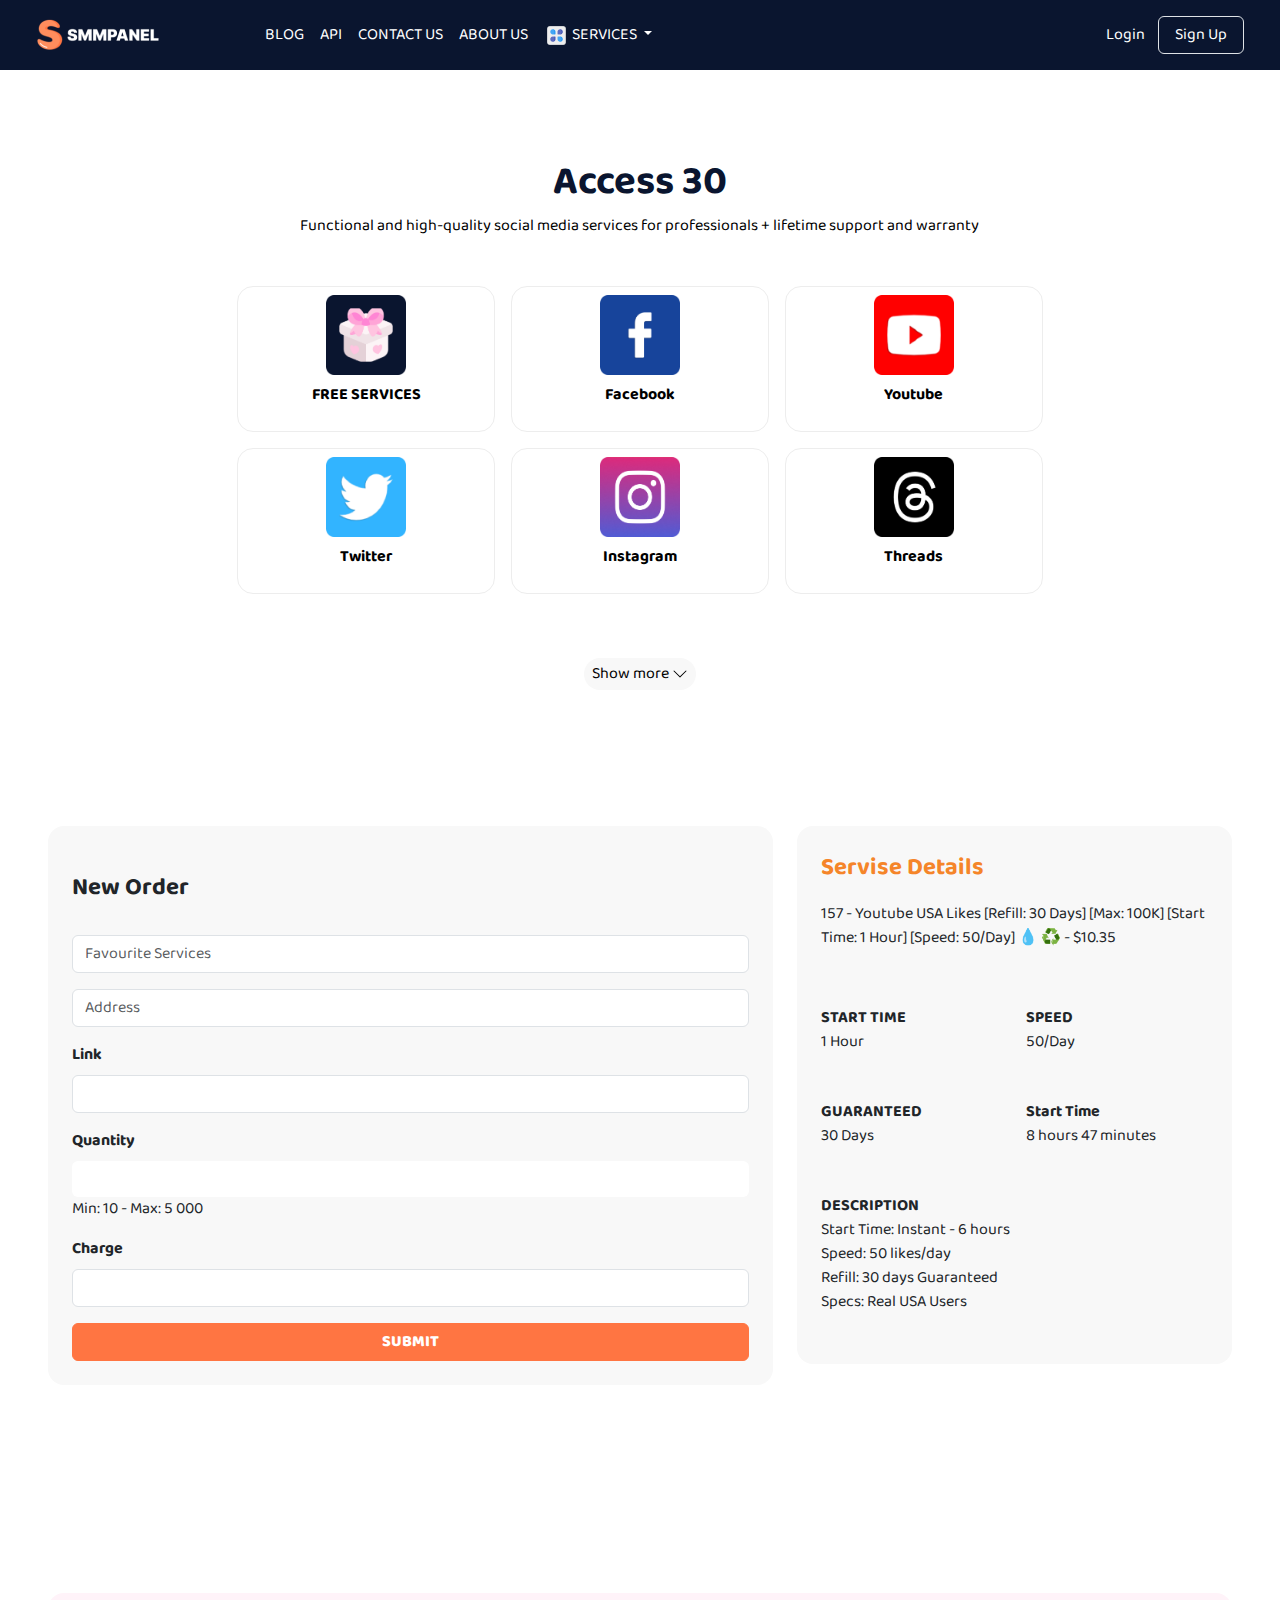
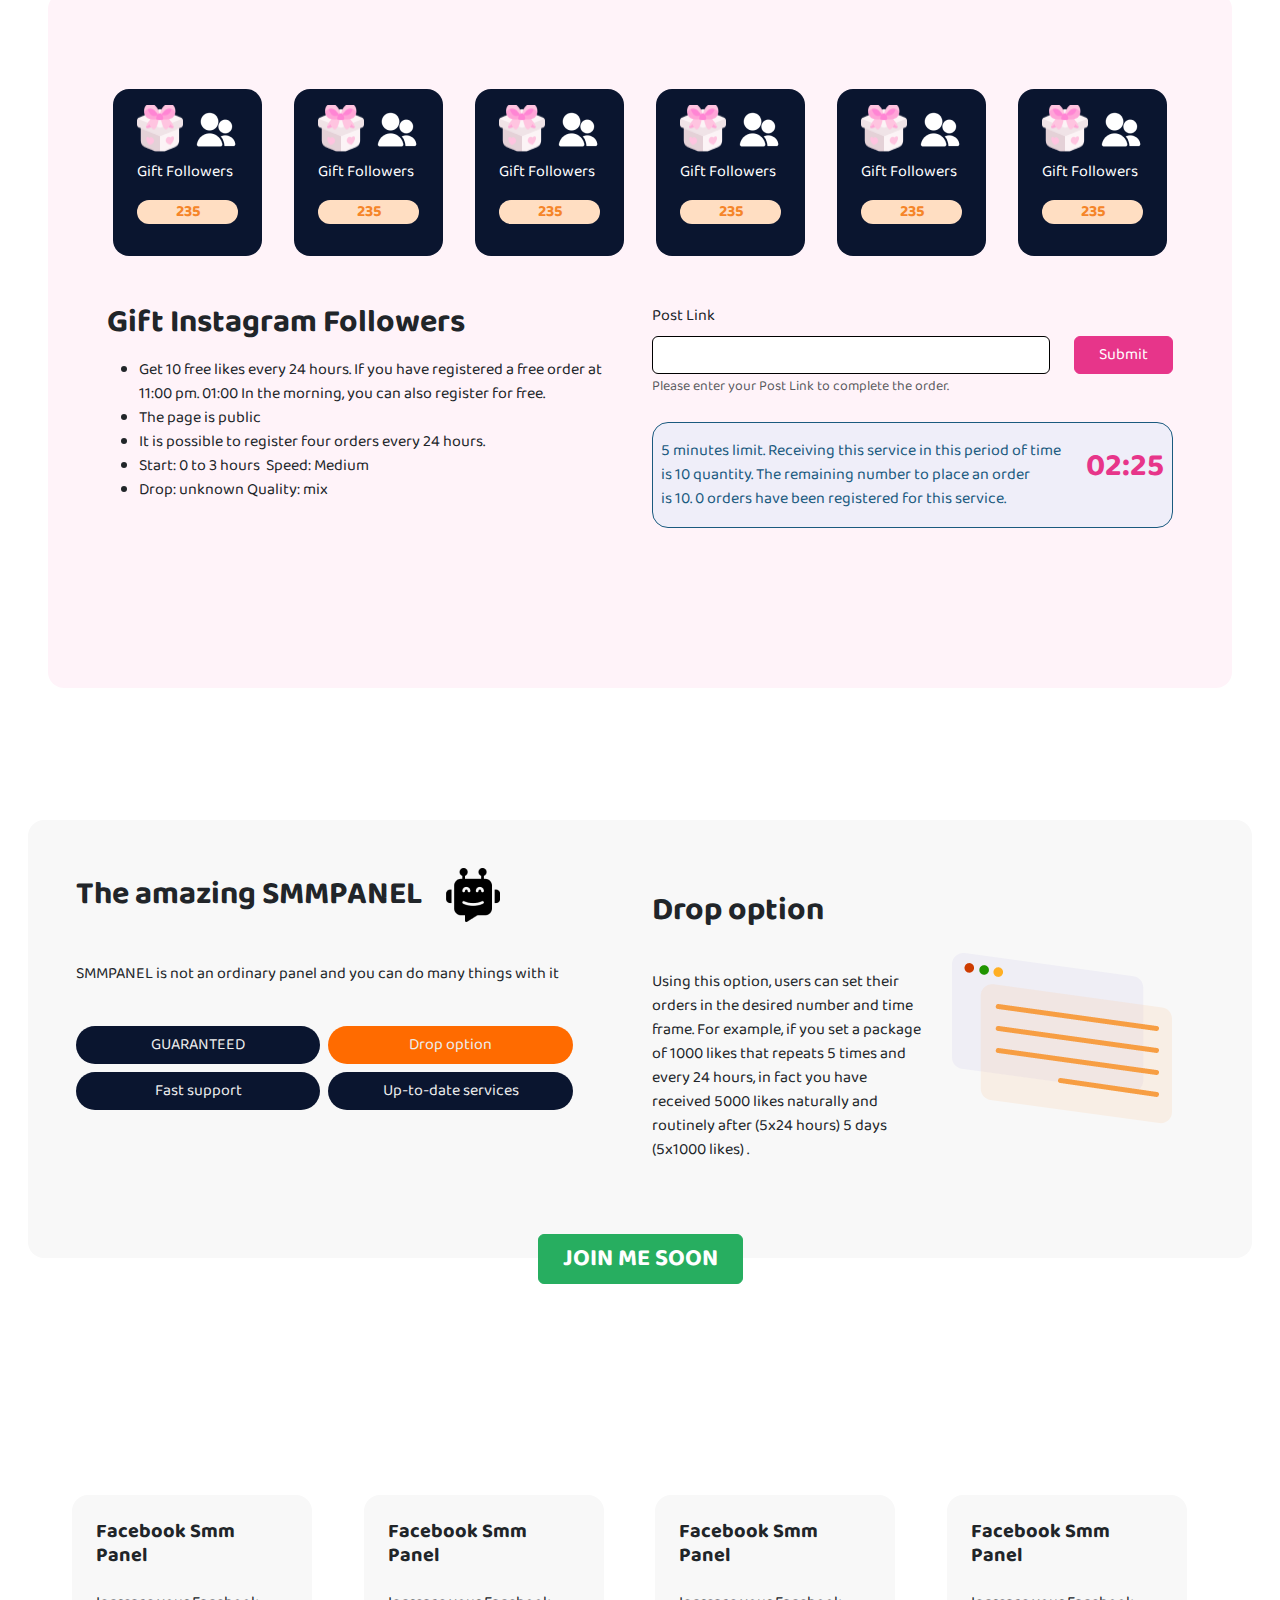
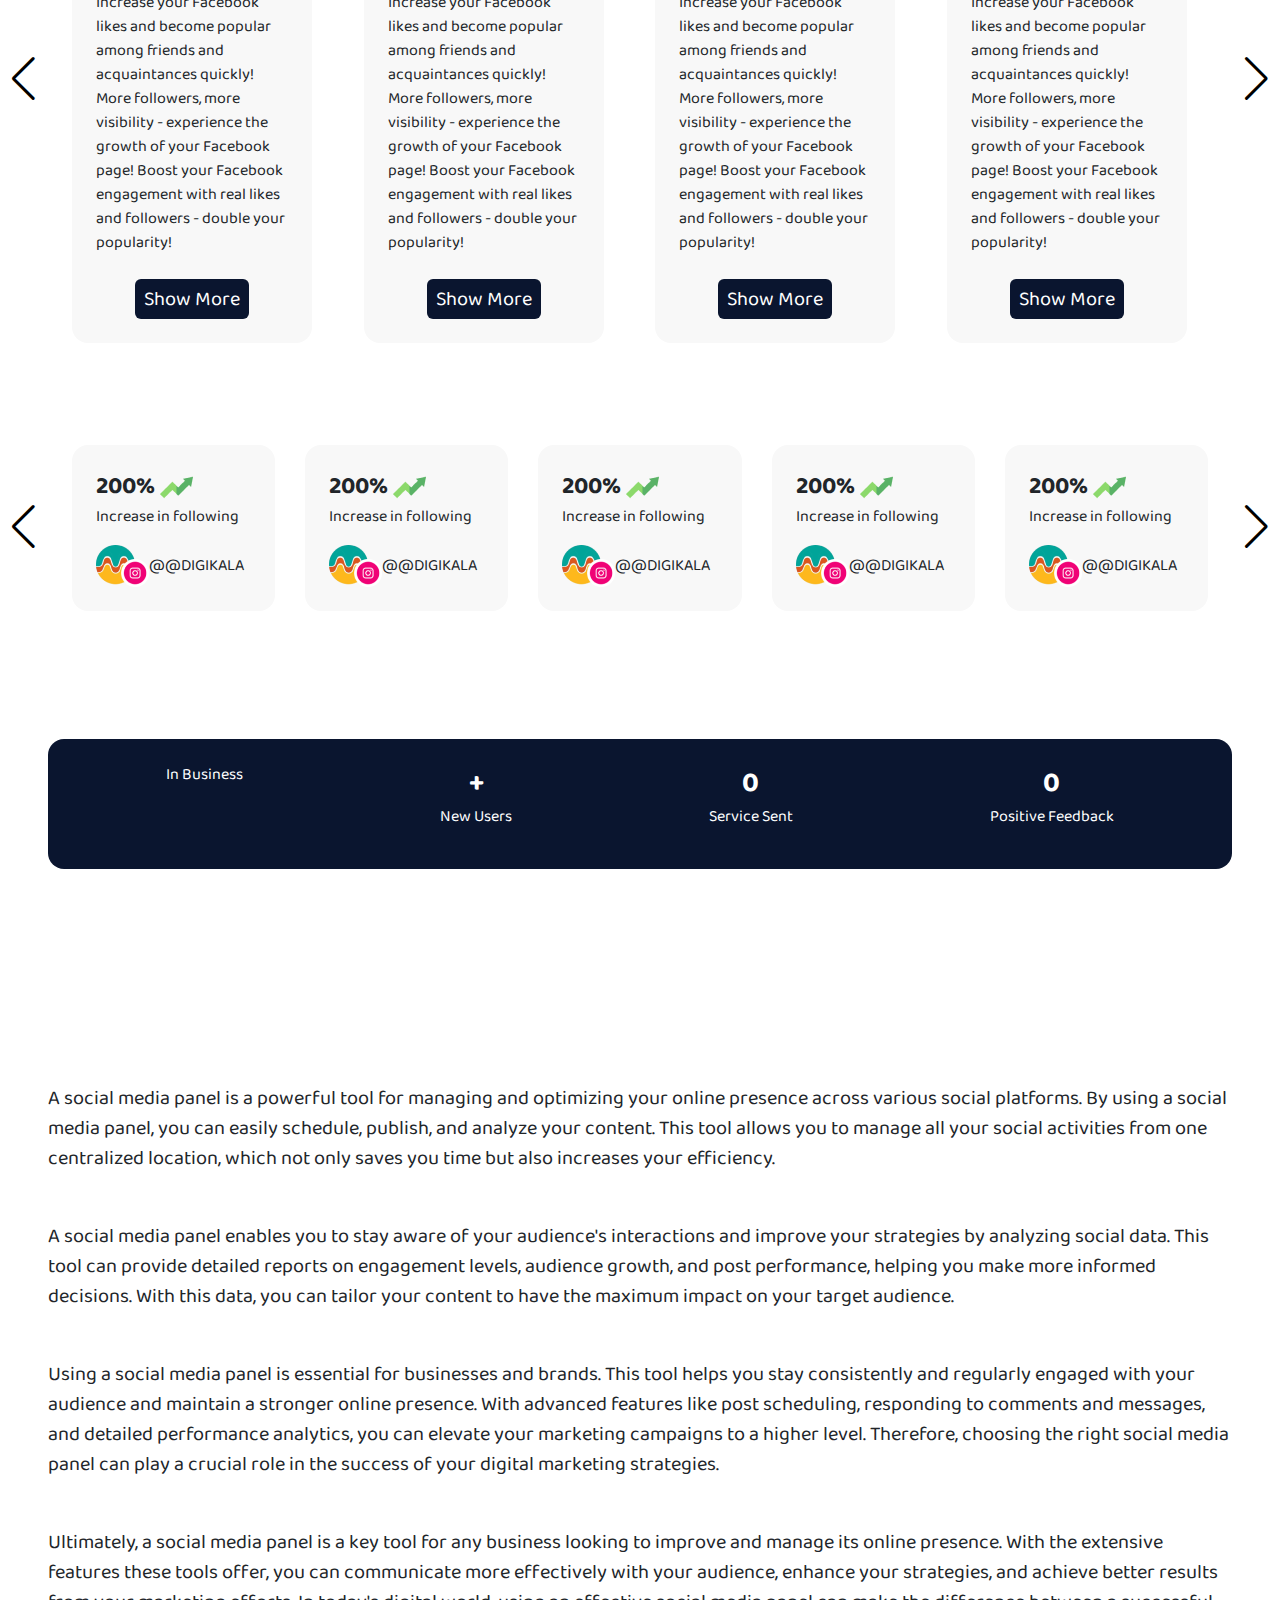
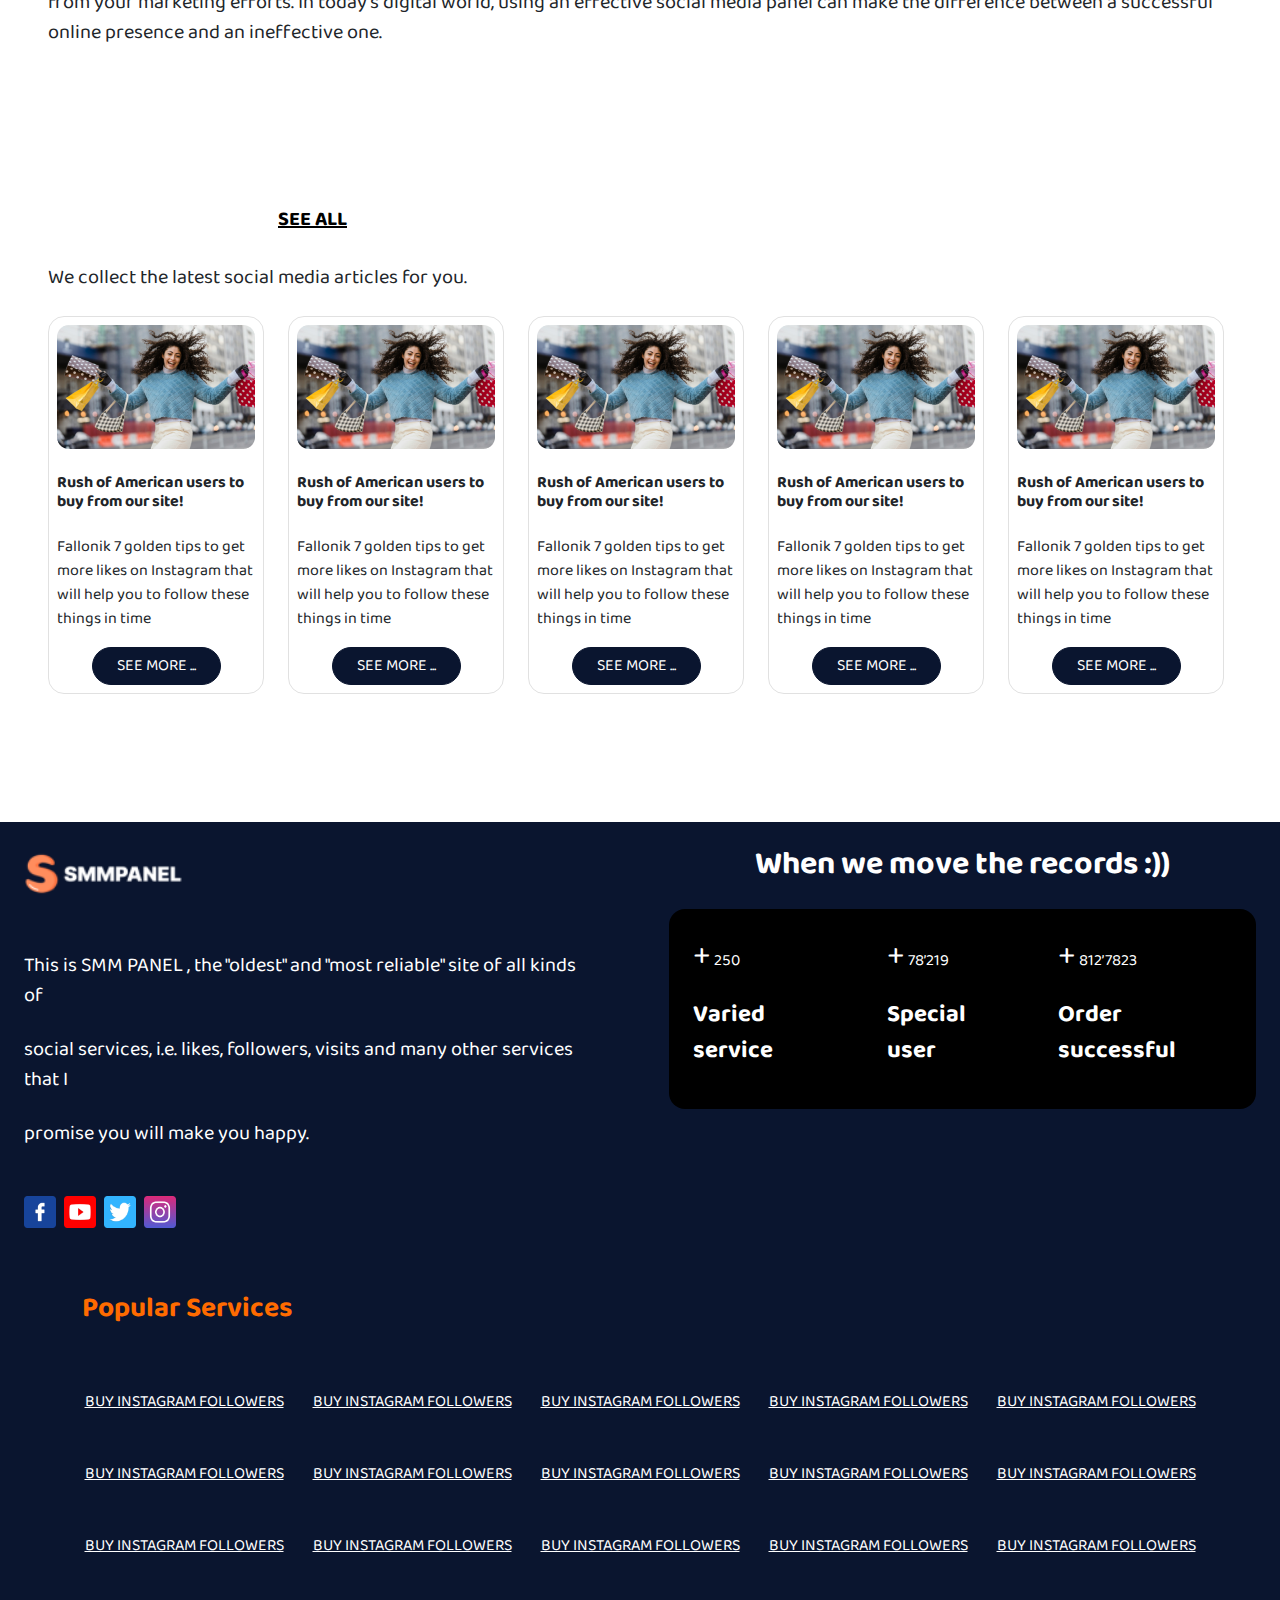
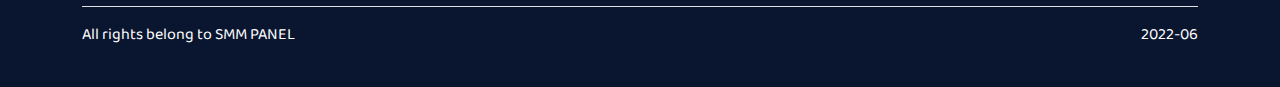
==== index.html @ c5d1c9d9 "latest" ====
<!DOCTYPE html>
<html lang="en">

<head>
    <meta charset="UTF-8" />
    <meta name="viewport" content="width=device-width, initial-scale=1.0" />
    <link href="https://cdn.jsdelivr.net/npm/bootstrap@5.3.3/dist/css/bootstrap.min.css" rel="stylesheet"
        integrity="sha384-QWTKZyjpPEjISv5WaRU9OFeRpok6YctnYmDr5pNlyT2bRjXh0JMhjY6hW+ALEwIH" crossorigin="anonymous" />
<link rel="stylesheet" href="https://unpkg.com/swiper/swiper-bundle.min.css">
<link href="https://unpkg.com/aos@2.3.1/dist/aos.css" rel="stylesheet">
    

    <link href="https://fonts.googleapis.com/css2?family=Baloo+2:wght@400;600&display=swap" rel="stylesheet" />
    <link rel="stylesheet" href="./CSS/style.css" />

    <title>SMM PANEL</title>
    <style></style>
</head>

<body>
    <nav class="navbar navbar-expand-lg navbar-light custom-blue-bg px-xl-4">
        <div class="container-fluid">
            <button class="navbar-toggler no-border" type="button" data-bs-toggle="collapse"
                data-bs-target="#navbarNavDropdown" aria-controls="navbarNavDropdown" aria-expanded="false"
                aria-label="Toggle navigation">
                <img src="./assets/hamburger.png" alt="" />
            </button>
            <a class="navbar-brand" href="index.html">
                <img src="./assets/Logo.png" alt="Logo" class="d-inline-block align-text-top" />
            </a>
            <form class="login-signup d-lg-none">
                   <a class="btn text-white ms-2 login" href="/login.html" role="button">Login</a>
                <a class="btn text-white border px-3 hover:bg-white sign-up" href="#" role="button">Sign Up</a>
            </form>
            <div class="collapse navbar-collapse justify-content-center justify-content-lg-start" id="navbarNavDropdown">
                <ul class="navbar-nav   align-items-lg-start me-lg-auto me-md-auto mb-2 mb-lg-0">
                <div class="accordion custom-b-none" id="parentAccordion">
  <!-- Parent Accordion Item -->
  <div class="accordion-item rounded-0 nav-accord bg-custom-blue d-lg-none">
    <h2 class="accordion-header custom-head" id="headingParent">
      <button class="accordion-button p-1 d-flex justify-content-between ab-one d-flex justify-content-between" type="button" data-bs-toggle="collapse" data-bs-target="#collapseParent" aria-expanded="true" aria-controls="collapseParent">
       <span class="ml-custom">Services <img src="./assets/servicelogo.png" alt=""></span> <img src="./assets/arrow-down.png" alt="">
      </button>
    </h2>
    <div id="collapseParent" class="accordion-collapse collapse show" aria-labelledby="headingParent" data-bs-parent="#parentAccordion">
      <div class="accordion-body parent-accordion-body">
        <!-- Nested Child Accordions -->
        
        <!-- Child Accordion 1 -->
        <div class="accordion custom-b-none" id="childAccordion1">
          <div class="accordion-item">
            <h2 class="accordion-header" id="headingChild1">
              <button class="accordion-button  px-1 py-2 d-flex justify-content-between" type="button" data-bs-toggle="collapse" data-bs-target="#collapseChild1" aria-expanded="false" aria-controls="collapseChild1">
      <span><img src="./assets/fb.png" alt=""> <span class="ms-2">Facebook Services</span></span>   <img src="./assets/arrow-down.png" alt="">
              </button>
            </h2>
            <div id="collapseChild1" class="accordion-collapse collapse" aria-labelledby="headingChild1" data-bs-parent="#childAccordion1">
              <div class="accordion-body">
              <ul class="px-1">
                <li class="list-unstyled"><a class="text-decoration-none text-white" href="">Facebook Page Likes</a></li>
                <li class="list-unstyled"><a class="text-decoration-none text-white" href="">Facebook Page Likes</a></li>
                <li class="list-unstyled"><a class="text-decoration-none text-white" href="">Facebook Page Likes</a></li>
              </ul>
              </div>
            </div>
          </div>
        </div>
        <!-- End Child Accordion 1 -->
        
        <!-- Child Accordion 2 -->
        <div class="accordion custom-b-none" id="childAccordion2">
          <div class="accordion-item">
            <h2 class="accordion-header" id="headingChild2">
              <button class="accordion-button p-1 d-flex justify-content-between" type="button" data-bs-toggle="collapse" data-bs-target="#collapseChild2" aria-expanded="false" aria-controls="collapseChild2">
          <span><img src="./assets/youtube (2).png" alt=""> <span class="ms-2"> Youtube Services</span></span><img src="./assets/arrow-down.png" alt="">
              </button>
            </h2>
            <div id="collapseChild2" class="accordion-collapse collapse" aria-labelledby="headingChild2" data-bs-parent="#childAccordion2">
              <div class="accordion-body">
                <ul class="px-1">
                <li class="list-unstyled"><a class="text-decoration-none text-white" href="">Facebook Page Likes</a></li>
                <li class="list-unstyled"><a class="text-decoration-none text-white" href="">Facebook Page Likes</a></li>
                 <li class="list-unstyled"><a class="text-decoration-none text-white" href="">Facebook Page Likes</a></li>
              </ul>
              </div>
            </div>
          </div>
        </div>
        <!-- End Child Accordion 2 -->
        
        <!-- Repeat for Child Accordion 3 to 8 -->
        <!-- Child Accordion 3 -->
        <div class="accordion custom-b-none" id="childAccordion3">
          <div class="accordion-item">
            <h2 class="accordion-header" id="headingChild3">
              <button class="accordion-button p-1 d-flex justify-content-between" type="button" data-bs-toggle="collapse" data-bs-target="#collapseChild3" aria-expanded="false" aria-controls="collapseChild3">
          <span><img src="./assets/spotify.png" alt=""> <span class="ms-2"> Spotify Services</span></span> <img src="./assets/arrow-down.png" alt="">
              </button>
            </h2>
            <div id="collapseChild3" class="accordion-collapse collapse" aria-labelledby="headingChild3" data-bs-parent="#childAccordion3">
              <div class="accordion-body">
              <ul class="px-1">
                <li class="list-unstyled"><a class="text-decoration-none text-white" href="">Facebook Page Likes</a></li>
                <li class="list-unstyled"><a class="text-decoration-none text-white" href="">Facebook Page Likes</a></li>
                <li class="list-unstyled"><a class="text-decoration-none text-white" href="">Facebook Page Likes</a></li>
              </ul>
              </div>
            </div>
          </div>
        </div>
        <!-- End Child Accordion 3 -->
        
        <!-- Child Accordion 4 -->
        <div class="accordion custom-b-none" id="childAccordion4">
          <div class="accordion-item">
            <h2 class="accordion-header" id="headingChild4">
              <button class="accordion-button p-1 d-flex justify-content-between" type="button" data-bs-toggle="collapse" data-bs-target="#collapseChild4" aria-expanded="false" aria-controls="collapseChild4">
          <span><img src="./assets/twitter (2).png" alt="">  <span class="ms-2">Twitter Services</span></span>   <img src="./assets/arrow-down.png" alt="">
              </button>
            </h2>
            <div id="collapseChild4" class="accordion-collapse collapse" aria-labelledby="headingChild4" data-bs-parent="#childAccordion4">
              <div class="accordion-body">
              <ul class="px-1">
                <li class="list-unstyled"><a class="text-decoration-none text-white" href="">Facebook Page Likes</a></li>
                <li class="list-unstyled"><a class="text-decoration-none text-white" href="">Facebook Page Likes</a></li>
                <li class="list-unstyled"><a class="text-decoration-none text-white" href="">Facebook Page Likes</a></li>
              </ul>
              </div>
            </div>
          </div>
        </div>
        <!-- End Child Accordion 4 -->
        
        <!-- Child Accordion 5 -->
        <div class="accordion custom-b-none" id="childAccordion5">
          <div class="accordion-item">
            <h2 class="accordion-header" id="headingChild5">
              <button class="accordion-button p-1 d-flex justify-content-between" type="button" data-bs-toggle="collapse" data-bs-target="#collapseChild5" aria-expanded="false" aria-controls="collapseChild5">
         <span><img src="./assets/thread.png" alt="">  <span class="ms-2">Threads Services</span></span>  <img src="./assets/arrow-down.png" alt="">
              </button>
            </h2>
            <div id="collapseChild5" class="accordion-collapse collapse" aria-labelledby="headingChild5" data-bs-parent="#childAccordion5">
              <div class="accordion-body">
               <ul class="px-1">
                <li class="list-unstyled"><a class="text-decoration-none text-white" href="">Facebook Page Likes</a></li>
                <li class="list-unstyled"><a class="text-decoration-none text-white" href="">Facebook Page Likes</a></li>
                <li class="list-unstyled"><a class="text-decoration-none text-white" href="">Facebook Page Likes</a></li>
              </ul>
              </div>
            </div>
          </div>
        </div>
        <!-- End Child Accordion 5 -->
        
        <!-- Child Accordion 6 -->
        <div class="accordion custom-b-none" id="childAccordion6">
          <div class="accordion-item">
            <h2 class="accordion-header" id="headingChild6">
              <button class="accordion-button p-1 d-flex justify-content-between" type="button" data-bs-toggle="collapse" data-bs-target="#collapseChild6" aria-expanded="false" aria-controls="collapseChild6">
         <span><img src="./assets/tiktok.png" alt="">   <span class="ms-2"> Tiktok Services</span> </span> <img src="./assets/arrow-down.png" alt="">
              </button>
            </h2>
            <div id="collapseChild6" class="accordion-collapse collapse" aria-labelledby="headingChild6" data-bs-parent="#childAccordion6">
              <div class="accordion-body">
             <ul class="px-1">
                <li class="list-unstyled"><a class="text-decoration-none text-white" href="">Facebook Page Likes</a></li>
                <li class="list-unstyled"><a class="text-decoration-none text-white" href="">Facebook Page Likes</a></li>
                <li class="list-unstyled"><a class="text-decoration-none text-white" href="">Facebook Page Likes</a></li>
              </ul>
              </div>
            </div>
          </div>
        </div>
        <!-- End Child Accordion 6 -->
        
        <!-- Child Accordion 7 -->
        <div class="accordion custom-b-none" id="childAccordion7">
          <div class="accordion-item">
            <h2 class="accordion-header" id="headingChild7">
              <button class="accordion-button p-1 d-flex justify-content-between" type="button" data-bs-toggle="collapse" data-bs-target="#collapseChild7" aria-expanded="false" aria-controls="collapseChild7">
           <span><img src="./assets/pintrest.png" alt="">  <span class="ms-2"> Pintrest Services</span></span><img src="./assets/arrow-down.png" alt="">
              </button>
            </h2>
            <div id="collapseChild7" class="accordion-collapse collapse" aria-labelledby="headingChild7" data-bs-parent="#childAccordion7">
              <div class="accordion-body">
             <ul class="px-1">
                <li class="list-unstyled"><a class="text-decoration-none text-white" href="">Facebook Page Likes</a></li>
                <li class="list-unstyled"><a class="text-decoration-none text-white" href="">Facebook Page Likes</a></li>
                <li class="list-unstyled"><a class="text-decoration-none text-white" href="">Facebook Page Likes</a></li>
              </ul>
              </div>
            </div>
          </div>
        </div>
        <!-- End Child Accordion 7 -->
        
        <!-- Child Accordion 8 -->
        <div class="accordion custom-b-none" id="childAccordion8">
          <div class="accordion-item">
            <h2 class="accordion-header" id="headingChild8">
              <button class="accordion-button p-1 d-flex justify-content-between" type="button" data-bs-toggle="collapse" data-bs-target="#collapseChild8" aria-expanded="false" aria-controls="collapseChild8">
          <span><img src="./assets/tele.png" alt="">   <span class="ms-2">   Telegram Services</span></span><img src="./assets/arrow-down.png" alt="">
              </button>
            </h2>
            <div id="collapseChild8" class="accordion-collapse collapse" aria-labelledby="headingChild8" data-bs-parent="#childAccordion8">
              <div class="accordion-body">
             <ul class="px-1">
                <li class="list-unstyled"><a class="text-decoration-none text-white" href="">Facebook Page Likes</a></li>
                <li class="list-unstyled"><a class="text-decoration-none text-white" href="">Facebook Page Likes</a></li>
                <li class="list-unstyled"><a class="text-decoration-none text-white" href="">Facebook Page Likes</a></li>
              </ul>
              </div>
            </div>
          </div>
        </div>
        <!-- End Child Accordion 8 -->
        
        <!-- End Repeat for Child Accordion 3 to 8 -->
        
      </div>
    </div>
  </div>
  <!-- End Parent Accordion Item -->
</div>

                    <ul class="d-flex gap-3 justify-content-center container mx-auto d-lg-none">
                           <li class="nav-item">
                        <a class="nav-link text-white fs-6" href="blog.html">BLOG</a>
                    </li>
                    <li class="nav-item">
                        <a class="nav-link text-white fs-6" href="api.html">API</a>
                    </li>
                    <li class="nav-item">
                        <a class="nav-link text-white fs-6" href="contactus.html">CONTACT US</a>
                    </li>
                    <li class="nav-item">
                        <a class="nav-link text-white fs-6" href="aboutus.html">ABOUT US</a>
                    </li> 
                    </ul>
                    <li class="nav-item d-none d-lg-block">
                        <a class="nav-link text-white fs-6" href="blog.html">BLOG</a>
                    </li>
                    <li class="nav-item d-none d-lg-block">
                        <a class="nav-link text-white fs-6" href="api.html">API</a>
                    </li>
                    <li class="nav-item d-none d-lg-block">
                        <a class="nav-link text-white fs-6" href="contactus.html">CONTACT US</a>
                    </li>
                    <li class="nav-item d-none d-lg-block">
                        <a class="nav-link text-white fs-6" href="aboutus.html">ABOUT US</a>
                    </li>
                    <li class="nav-item dropdown d-none d-lg-block">
                        <a class="nav-link text-white fs-6 dropdown-toggle" href="#" id="navbarDropdown" role="button"
                            data-bs-toggle="dropdown" aria-expanded="false">
                            <img src="./assets/servicelogo.png" alt="Service Logo" />
                            SERVICES
                            <!-- <img src="./assets/dropdown-arrow.png" class="dropdown-arrow" /> -->
                        </a>
                        <ul class="dropdown-menu menu-list p-0" aria-labelledby="navbarDropdown">
                            
                           <div class="d-flex w-nav gap-4 px-4 bg-blue-custom">
                               <div class="bg-blue-custom">
                                <li class="menu-li rounded-2"><a class="px-1 dropdown-item text-white my-2 d-flex  align-items-center gap-4" href="#"><img src="./assets/fb.png" alt=""> Facebook Services  <div class="d-flex justify-content-end w-100">
                                  <svg class="svg-icon" style="width: 0.75em; height: 0.75em;vertical-align: middle;fill: #FFFFFF;overflow: hidden;" viewBox="0 0 1024 1024" version="1.1" xmlns="http://www.w3.org/2000/svg"><path d="M221.740994 934.737686a51.197491 51.197491 0 1 0 68.502243 76.079472l511.974913-460.777422a51.197491 51.197491 0 0 0 0-76.079472l-511.974913-460.777422A51.197491 51.197491 0 1 0 221.740994 89.262314L691.426779 512 221.740994 934.737686z"  /></svg>
                                </div></a></li>
                                    <li class="menu-li rounded-2"><a class="px-1 dropdown-item text-white my-2 d-flex  align-items-center gap-4" href="#"><img src="./assets/youtube (2).png" alt=""> Youtube Services <div class="d-flex justify-content-end w-100">
                                  <svg class="svg-icon" style="width: 0.75em; height: 0.75em;vertical-align: middle;fill: #FFFFFF;overflow: hidden;" viewBox="0 0 1024 1024" version="1.1" xmlns="http://www.w3.org/2000/svg"><path d="M221.740994 934.737686a51.197491 51.197491 0 1 0 68.502243 76.079472l511.974913-460.777422a51.197491 51.197491 0 0 0 0-76.079472l-511.974913-460.777422A51.197491 51.197491 0 1 0 221.740994 89.262314L691.426779 512 221.740994 934.737686z"  /></svg>
                                </div></a></li>
                                    <li class="menu-li rounded-2"><a class="px-1 dropdown-item text-white my-2 d-flex  align-items-center gap-4" href="#"><img src="./assets/spotify.png" alt=""> Spotify Services <div class="d-flex justify-content-end w-100">
                                  <svg class="svg-icon" style="width: 0.75em; height: 0.75em;vertical-align: middle;fill: #FFFFFF;overflow: hidden;" viewBox="0 0 1024 1024" version="1.1" xmlns="http://www.w3.org/2000/svg"><path d="M221.740994 934.737686a51.197491 51.197491 0 1 0 68.502243 76.079472l511.974913-460.777422a51.197491 51.197491 0 0 0 0-76.079472l-511.974913-460.777422A51.197491 51.197491 0 1 0 221.740994 89.262314L691.426779 512 221.740994 934.737686z"  /></svg>
                                </div></a></li>
                                    <li class="menu-li rounded-2"><a class="px-1 dropdown-item text-white my-2 d-flex  align-items-center gap-4" href="#"><img src="./assets/twitter (2).png" alt=""> Twitter Services <div class="d-flex justify-content-end w-100">
                                  <svg class="svg-icon" style="width: 0.75em; height: 0.75em;vertical-align: middle;fill: #FFFFFF;overflow: hidden;" viewBox="0 0 1024 1024" version="1.1" xmlns="http://www.w3.org/2000/svg"><path d="M221.740994 934.737686a51.197491 51.197491 0 1 0 68.502243 76.079472l511.974913-460.777422a51.197491 51.197491 0 0 0 0-76.079472l-511.974913-460.777422A51.197491 51.197491 0 1 0 221.740994 89.262314L691.426779 512 221.740994 934.737686z"  /></svg>
                                </div></a></li>
                                    <li class="menu-li rounded-2"><a class="px-1 dropdown-item text-white my-2 d-flex  align-items-center gap-4" href="#"><img src="./assets/thread.png" alt=""> Threads Services<div class="d-flex justify-content-end w-100">
                                  <svg class="svg-icon" style="width: 0.75em; height: 0.75em;vertical-align: middle;fill: #FFFFFF;overflow: hidden;" viewBox="0 0 1024 1024" version="1.1" xmlns="http://www.w3.org/2000/svg"><path d="M221.740994 934.737686a51.197491 51.197491 0 1 0 68.502243 76.079472l511.974913-460.777422a51.197491 51.197491 0 0 0 0-76.079472l-511.974913-460.777422A51.197491 51.197491 0 1 0 221.740994 89.262314L691.426779 512 221.740994 934.737686z"  /></svg>
                                </div></a></li>
                                    <li class="menu-li rounded-2"><a class="px-1 dropdown-item text-white my-2 d-flex  align-items-center gap-4" href="#"><img src="./assets/tiktok.png" alt=""> Tiktok Services <div class="d-flex justify-content-end w-100">
                                  <svg class="svg-icon" style="width: 0.75em; height: 0.75em;vertical-align: middle;fill: #FFFFFF;overflow: hidden;" viewBox="0 0 1024 1024" version="1.1" xmlns="http://www.w3.org/2000/svg"><path d="M221.740994 934.737686a51.197491 51.197491 0 1 0 68.502243 76.079472l511.974913-460.777422a51.197491 51.197491 0 0 0 0-76.079472l-511.974913-460.777422A51.197491 51.197491 0 1 0 221.740994 89.262314L691.426779 512 221.740994 934.737686z"  /></svg>
                                </div></a></li>
                                    <li class="menu-li rounded-2"><a class="px-1 dropdown-item text-white my-2 d-flex  align-items-center gap-4" href="#"><img src="./assets/pintrest.png" alt=""> Pintrest Services <div class="d-flex justify-content-end w-100">
                                  <svg class="svg-icon" style="width: 0.75em; height: 0.75em;vertical-align: middle;fill: #FFFFFF;overflow: hidden;" viewBox="0 0 1024 1024" version="1.1" xmlns="http://www.w3.org/2000/svg"><path d="M221.740994 934.737686a51.197491 51.197491 0 1 0 68.502243 76.079472l511.974913-460.777422a51.197491 51.197491 0 0 0 0-76.079472l-511.974913-460.777422A51.197491 51.197491 0 1 0 221.740994 89.262314L691.426779 512 221.740994 934.737686z"  /></svg>
                                </div></a></li>
                                                        <li class="menu-li rounded-2"><a class="px-1 dropdown-item text-white my-2 d-flex  align-items-center gap-4" href="#"><img src="./assets/tele.png" alt=""> Telegram Services <div class="d-flex justify-content-end w-100">
                                  <svg class="svg-icon" style="width: 0.75em; height: 0.75em;vertical-align: middle;fill: #FFFFFF;overflow: hidden;" viewBox="0 0 1024 1024" version="1.1" xmlns="http://www.w3.org/2000/svg"><path d="M221.740994 934.737686a51.197491 51.197491 0 1 0 68.502243 76.079472l511.974913-460.777422a51.197491 51.197491 0 0 0 0-76.079472l-511.974913-460.777422A51.197491 51.197491 0 1 0 221.740994 89.262314L691.426779 512 221.740994 934.737686z"  /></svg>
                                </div></a></li>
                               </div>
                               
                               <div class="bg-blue-custom d-none d-md-none d-lg-block">
                                <li class="menu-li rounded-2"><a class="px-1 dropdown-item text-white my-2 d-flex  align-items-center gap-4" href="#"><img src="./assets/fb.png" alt=""> Facebook Services  <div class="d-flex justify-content-end w-100">
                                  <svg class="svg-icon" style="width: 0.75em; height: 0.75em;vertical-align: middle;fill: #FFFFFF;overflow: hidden;" viewBox="0 0 1024 1024" version="1.1" xmlns="http://www.w3.org/2000/svg"><path d="M221.740994 934.737686a51.197491 51.197491 0 1 0 68.502243 76.079472l511.974913-460.777422a51.197491 51.197491 0 0 0 0-76.079472l-511.974913-460.777422A51.197491 51.197491 0 1 0 221.740994 89.262314L691.426779 512 221.740994 934.737686z"  /></svg>
                                </div></a></li>
                                    <li class="menu-li rounded-2"><a class="px-1 dropdown-item text-white my-2 d-flex  align-items-center gap-4" href="#"><img src="./assets/fb.png" alt=""> Youtube Services <div class="d-flex justify-content-end w-100">
                                  <svg class="svg-icon" style="width: 0.75em; height: 0.75em;vertical-align: middle;fill: #FFFFFF;overflow: hidden;" viewBox="0 0 1024 1024" version="1.1" xmlns="http://www.w3.org/2000/svg"><path d="M221.740994 934.737686a51.197491 51.197491 0 1 0 68.502243 76.079472l511.974913-460.777422a51.197491 51.197491 0 0 0 0-76.079472l-511.974913-460.777422A51.197491 51.197491 0 1 0 221.740994 89.262314L691.426779 512 221.740994 934.737686z"  /></svg>
                                </div></a></li>
                                    <li class="menu-li rounded-2"><a class="px-1 dropdown-item text-white my-2 d-flex  align-items-center gap-4" href="#"><img src="./assets/spotify.png" alt=""> Spotify Services <div class="d-flex justify-content-end w-100">
                                  <svg class="svg-icon" style="width: 0.75em; height: 0.75em;vertical-align: middle;fill: #FFFFFF;overflow: hidden;" viewBox="0 0 1024 1024" version="1.1" xmlns="http://www.w3.org/2000/svg"><path d="M221.740994 934.737686a51.197491 51.197491 0 1 0 68.502243 76.079472l511.974913-460.777422a51.197491 51.197491 0 0 0 0-76.079472l-511.974913-460.777422A51.197491 51.197491 0 1 0 221.740994 89.262314L691.426779 512 221.740994 934.737686z"  /></svg>
                                </div></a></li>
                                    <li class="menu-li rounded-2"><a class="px-1 dropdown-item text-white my-2 d-flex  align-items-center gap-4" href="#"><img src="./assets/twitter (2).png" alt=""> Twitter Services <div class="d-flex justify-content-end w-100">
                                  <svg class="svg-icon" style="width: 0.75em; height: 0.75em;vertical-align: middle;fill: #FFFFFF;overflow: hidden;" viewBox="0 0 1024 1024" version="1.1" xmlns="http://www.w3.org/2000/svg"><path d="M221.740994 934.737686a51.197491 51.197491 0 1 0 68.502243 76.079472l511.974913-460.777422a51.197491 51.197491 0 0 0 0-76.079472l-511.974913-460.777422A51.197491 51.197491 0 1 0 221.740994 89.262314L691.426779 512 221.740994 934.737686z"  /></svg>
                                </div></a></li>
                                    <li class="menu-li rounded-2"><a class="px-1 dropdown-item text-white my-2 d-flex  align-items-center gap-4" href="#"><img src="./assets/thread.png" alt=""> Threads Services <div class="d-flex justify-content-end w-100">
                                  <svg class="svg-icon" style="width: 0.75em; height: 0.75em;vertical-align: middle;fill: #FFFFFF;overflow: hidden;" viewBox="0 0 1024 1024" version="1.1" xmlns="http://www.w3.org/2000/svg"><path d="M221.740994 934.737686a51.197491 51.197491 0 1 0 68.502243 76.079472l511.974913-460.777422a51.197491 51.197491 0 0 0 0-76.079472l-511.974913-460.777422A51.197491 51.197491 0 1 0 221.740994 89.262314L691.426779 512 221.740994 934.737686z"  /></svg>
                                </div></a></li>
                                    <li class="menu-li rounded-2"><a class="px-1 dropdown-item text-white my-2 d-flex  align-items-center gap-4" href="#"><img src="./assets/tiktok.png" alt=""> Tiktok Services <div class="d-flex justify-content-end w-100">
                                  <svg class="svg-icon" style="width: 0.75em; height: 0.75em;vertical-align: middle;fill: #FFFFFF;overflow: hidden;" viewBox="0 0 1024 1024" version="1.1" xmlns="http://www.w3.org/2000/svg"><path d="M221.740994 934.737686a51.197491 51.197491 0 1 0 68.502243 76.079472l511.974913-460.777422a51.197491 51.197491 0 0 0 0-76.079472l-511.974913-460.777422A51.197491 51.197491 0 1 0 221.740994 89.262314L691.426779 512 221.740994 934.737686z"  /></svg>
                                </div></a></li>
                                    <li class="menu-li rounded-2"><a class="px-1 dropdown-item text-white my-2 d-flex  align-items-center gap-4" href="#"><img src="./assets/pintrest.png" alt=""> Pintrest Services <div class="d-flex justify-content-end w-100">
                                  <svg class="svg-icon" style="width: 0.75em; height: 0.75em;vertical-align: middle;fill: #FFFFFF;overflow: hidden;" viewBox="0 0 1024 1024" version="1.1" xmlns="http://www.w3.org/2000/svg"><path d="M221.740994 934.737686a51.197491 51.197491 0 1 0 68.502243 76.079472l511.974913-460.777422a51.197491 51.197491 0 0 0 0-76.079472l-511.974913-460.777422A51.197491 51.197491 0 1 0 221.740994 89.262314L691.426779 512 221.740994 934.737686z"  /></svg>
                                </div></a></li>
                                                        <li class="menu-li rounded-2"><a class="px-1 dropdown-item text-white my-2 d-flex  align-items-center gap-4" href="#"><img src="./assets/tele.png" alt=""> Telegram Services <div class="d-flex justify-content-end w-100">
                                  <svg class="svg-icon" style="width: 0.75em; height: 0.75em;vertical-align: middle;fill: #FFFFFF;overflow: hidden;" viewBox="0 0 1024 1024" version="1.1" xmlns="http://www.w3.org/2000/svg"><path d="M221.740994 934.737686a51.197491 51.197491 0 1 0 68.502243 76.079472l511.974913-460.777422a51.197491 51.197491 0 0 0 0-76.079472l-511.974913-460.777422A51.197491 51.197491 0 1 0 221.740994 89.262314L691.426779 512 221.740994 934.737686z"  /></svg>
                                </div></a></li>
                               </div>
                           </div>

                       <div class="bg-white white-nav py-2">
                        <ul class="d-flex flex-wrap gap-2">
                          <li class="list-unstyled sub-service-items rounded-2 px-2 py-1"><a href="" class="text-decoration-none text-black">Facebook Page likes</a></li>
                          <li class="list-unstyled sub-service-items rounded-2 px-2 py-1"><a href="" class="text-decoration-none text-black">Facebook Page likes</a></li>
                          <li class="list-unstyled sub-service-items rounded-2 px-2 py-1"><a href="" class="text-decoration-none text-black">Facebook Page likes</a></li>
                        </ul>

                       </div>
                          
                        </ul>
                    </li>
                </ul>
                <form class="login-signup d-none d-lg-flex">
                    <a class="btn text-white ms-2 login" href="/login.html" role="button">Login</a>
                    <a class="btn text-white border px-3 sign-up" href="#" role="button">Sign Up</a>
                </form>
            </div>
        </div>
    </nav>

    <div class="py-4 access-section">
        <div class="d-flex justify-content-center align-items-center">
            <div class="col-md-8 text-center pad-custom">
                <section class="px-lg-4">
                    <h1 class="text-blue fw-bold">  <span id="typewriter-text"></span></h1>
                    <p class="text-black fs-lg-5 fs-sm-4">
                        Functional and high-quality social media services for
                        professionals + lifetime support and warranty
                    </p>

                    <div id="socialContainer" class="social-div">
                        <!-- Content will be dynamically added here -->
                    </div>

                    <div>
                        <button class="rounded-4 no-border fw-normal py-1 px-2 show-more">
                            Show more <svg xmlns="http://www.w3.org/2000/svg" width="16" height="16" fill="currentColor"
                                class="bi bi-chevron-down" viewBox="0 0 16 16">
                                <path fill-rule="evenodd"
                                    d="M1.646 4.646a.5.5 0 0 1 .708 0L8 10.293l5.646-5.647a.5.5 0 0 1 .708.708l-6 6a.5.5 0 0 1-.708 0l-6-6a.5.5 0 0 1 0-.708" />
                            </svg></i>
                        </button>
                    </div>
                </section>
            </div>
        </div>
    </div>
    <section class="d-flex flex-column flex-md-row justify-content-center px-3 px-md-5 my-4 gap-4">
         <div class=" mt-5 new-order-form  rounded-4 p-4 w-100">
        <div class="d-flex flex-column">
            <div class="col-md-4 mt-4">
                <h2 class="fw-bolder fs-4">New Order</h2>
            </div>
            <div class="col-md-8 mt-4 w-100">
                <form>
                    <div class="dropdown mb-3">
    <input type="text" class="form-control dropdown-toggle" id="firstInput" placeholder="Favourite Services" data-bs-toggle="dropdown" aria-expanded="false">
    <ul class="dropdown-menu w-100" aria-labelledby="firstInput">
        <li><a class="dropdown-item" href="#">Service 1</a></li>
        <li><a class="dropdown-item" href="#">Service 2</a></li>
        <li><a class="dropdown-item" href="#">Service 3</a></li>
    </ul>
</div>

                 <div class="dropdown mb-3">
    <input type="text" class="form-control dropdown-toggle" id="secondInput" placeholder="Address" data-bs-toggle="dropdown" aria-expanded="false">
    <ul class="dropdown-menu w-100"  aria-labelledby="secondInput">
        <li><a class="dropdown-item" href="#">Address 1</a></li>
        <li><a class="dropdown-item" href="#">Address 2</a></li>
        <li><a class="dropdown-item" href="#">Address 3</a></li>
    </ul>
</div>

                  <div class="dropdown mb-3">
    <label for="linkInput" class="form-label fw-bolder">Link</label>
    <input type="text" class="form-control dropdown-toggle" id="linkInput" data-bs-toggle="dropdown" aria-expanded="false">
    <ul class="dropdown-menu w-100" aria-labelledby="linkInput">
        <li><a class="dropdown-item" href="#">Link 1</a></li>
        <li><a class="dropdown-item" href="#">Link 2</a></li>
        <li><a class="dropdown-item" href="#">Link 3</a></li>
    </ul>
</div>
 <div class="mb-3">
                        <label for="Quantity" class="form-label fw-bolder">Quantity</label>
                        <input type="text" class="form-control no-border" id="Quantity" >
                        <span class="">
                            Min: 10 - Max: 5 000
                        </span>
                    </div>
                <div class="dropdown mb-3">
    <label for="chargeInput" class="form-label fw-bolder">Charge</label>
    <input type="text" class="form-control dropdown-toggle" id="chargeInput" data-bs-toggle="dropdown" aria-expanded="false">
    <ul class="dropdown-menu w-100" aria-labelledby="chargeInput">
        <li><a class="dropdown-item" href="#">Option 1</a></li>
        <li><a class="dropdown-item" href="#">Option 2</a></li>
        <li><a class="dropdown-item" href="#">Option 3</a></li>
    </ul>
</div>

                    <button type="submit" class="btn btn-submit w-100">SUBMIT</button>
                </form>
            </div>
        </div>
    </div>
    <div class="">
         <div class="mt-5 w-lg-25 service-card p-4 rounded-4">
        <div class="row service-details">
            <div class="col-12">
                <p class="service-heading">Servise Details</p>
                <p>157 - Youtube USA Likes [Refill: 30 Days] [Max: 100K] [Start Time: 1 Hour] [Speed: 50/Day] 💧 ♻️ - $10.35</p>
            </div>
        </div>
        <div class="row">
            <div class="col-md-6 details-content">
                <p class="details-title">START TIME</p>
                <p>1 Hour</p>
            </div>
            <div class="col-md-6 details-content">
                <p class="details-title">SPEED</p>
                <p>50/Day</p>
            </div>
        </div>
        <div class="row">
            <div class="col-md-6 details-content">
                <p class="details-title">GUARANTEED</p>
                <p>30 Days</p>
            </div>
            <div class="col-md-6 details-content">
                <p class="details-title">Start Time</p>
                <p>8 hours 47 minutes</p>
            </div>
        </div>
        <div class="row">
            <div class="col-12 details-content">
                <p class="details-title">DESCRIPTION</p>
                <p>Start Time: Instant - 6 hours<br>
                   Speed: 50 likes/day<br>
                   Refill: 30 days Guaranteed<br>
                   Specs: Real USA Users</p>
            </div>
        </div>
    </div>
    </div>
    </section>
    <section class="px-md-5 px-3 mb-4 d-flex justify-content-center flex-column mt-8" id="gift-section">
        <h1 class="fw-bolder d-flex align-items-center justify-content-center gap-1" data-aos="fade-right"  data-aos-duration="2000">
            <img src="./assets/gifts.png" alt=""> GET FREE SERVICES
        </h1>
        <div class="gifts-div rounded-4 p-4 mt-4 d-flex justify-content-center align-items-md-center flex-column">
<div class="gifts-box-container d-flex justify-content-center gap-8 my-4 p-4 rounded-4 overflow-x-auto w-100">

</div>
<div class="d-flex flex-column flex-md-row justify-content-center gap-4 w-70 w-sm-100">
    <div class="w-50 w-sm-100"> <h2 class="fw-bolder">Gift Instagram Followers</h2>
    <ul class="pl-2 mt-3">
        <li>Get 10 free likes every 24 hours. If you have registered a free order at 11:00 pm. 01:00 In the morning, you can also register for free.</li>
        <li>The page is public</li>
        <li>It is possible to register four orders every 24 hours.</li>
        <li>Start: 0 to 3 hours  Speed: Medium</li>
        <li>Drop: unknown Quality: mix</li>
    </ul></div>
    <div class="w-50 w-sm-100"
    >
        <div class="d-flex align-items-center gap-4">
    <div class="w-100">
        <label for="post-link" class="form-label">Post Link</label>
        <input type="text" class="form-control border-1 border-black" id="post-link">
        <span class="form-text">Please enter your Post Link to complete the order.</span>
    </div>
    <div class="">
        <button type="submit" class="btn link-submit mt-2 px-4">Submit</button>
    </div>
</div>
<div class="time-div rounded-4 d-flex align-items-center gap-4 px-2 py-3 mt-4">
    <p class="timer-text fs-7">5 minutes limit. Receiving this service in this period of time is 10 quantity. The remaining number to place an order is 10. 0 orders have been registered for this service.</p>
<p class="timer fs-2 fw-bolder">02:25</p>
</div>
    </div>
</div>
        </div>
    </section>

    <section class="my-4  p-lg-1 p-3 p-md-4 smmpanel-section">
<div class="p-md-5 p-2 mb-4 d-flex justify-content-center flex-column flex-lg-row gap-4 drop-section mx-md-4 rounded-4">
    <div class="w-50 w-sm-100">
        <div class="d-flex flex-column-reverse flex-md-row gap-4 align-items-center">
        <h2 class="fw-bolder mb-0">
            The amazing SMMPANEL
        </h2>
        <img src="./assets/robot.png" alt="">
        </div>
        <p class="mt-6 text-center text-lg-start sm-desc">
            SMMPANEL  is not an ordinary panel and you can do many things with it
        </p>
         <div class="d-grid grid-container gap-2 mt-6 w-70 w-sm-100">
        
                    <button class="btn btn-amazing rounded-5">GUARANTEED</button>
        
        
                    <button class="btn btn-drop rounded-5">Drop option</button>
        
        
                    <button class="btn btn-amazing rounded-5">Fast support</button>
        
        
                    <button class="btn btn-amazing rounded-5">Up-to-date services</button>
        
            </div>
            
    </div>
    <div class="d-flex gap-4 w-50 w-sm-100 align-items-center">
        
    <div class="w-50 my-4 w-sm-60 position-relative">
<h2 class="fw-bolder d-block drop-heading">
    Drop option
</h2>
<p class=" w-sm-100 mt-6 mb-4">Using this option, users can set their orders in the desired number and time frame. For example, if you set a package of 1000 likes that repeats 5 times and every 24 hours, in fact you have received 5000 likes naturally and routinely after (5x24 hours) 5 days (5x1000 likes) .</p>
        </div>
      <div class="w-25">
        <img class="lines-img" src="./assets/lines.png" alt="">
      </div>
    </div>
    
  

</div>
  <div class="d-flex w-100 justify-content-center join-div">
        <button class="btn join-me-soon text-white fw-bolder px-4 fs-4">JOIN ME SOON</button>
    </div>
    </section>
    <section class="px-md-5 position-relative coverage-section">
        <h2 class="fw-bolder my-4 text-center" data-aos="fade-right"  data-aos-duration="2000">
            Full coverage of all SMM PANEL
        </h2>

       <div class="coverage-cards-container swiper-container mt-6 mx-4 ">
        <div class="swiper-wrapper" id="coverage-cards-container">
            <!-- Slides will be dynamically added here -->
        </div>
      
     
    </div>
       <div class="swiper-button-next"></div>
        <div class="swiper-button-prev"></div>
    </section>

      <section class="px-md-5 position-relative service-cards-section">
        <h2 class="fw-bolder my-4 text-center" data-aos="fade-right"  data-aos-duration="2000">
     Full coverage of all SMM PANEL
        </h2>

       <div class="service-cards-container swiper-containers mt-6 mx-4 ">
        <div class="swiper-wrapper" id="service-cards-container">
          <div class="service-card p-4 rounded-4">
<p class="fw-bold fs-4 mb-0">200% <img src="./assets/green-arrow.png" alt=""></p>
<p>Increase in following</p>
<div class="d-flex align-items-center">
    <img src="./assets/digikala.png" alt="">
    <p class="mb-0">@DIGIKALA</p>
</div>
          </div>
        </div>
     
     
    </div>
       <div class="swiper-button-next next"></div>
        <div class="swiper-button-prev prev"></div>
    </section>

    <section class="px-md-5 numbers-section px-3">
<div class="service-numbers rounded-4 p-md-4 px-2 py-4 d-flex justify-content-around gap-2 flex-wrap flex-lg-nowrap">
    <div>
        <p class="text-white fw-bolder fs-3 fs-m-3 text-center mb-0" ><span id="counter-years">

        </span></p>
        <p class="text-white text-center fs-7">In Business</p>
    </div>
    <div>
        <p class="text-white fw-bolder fs-3 fs-m-3 text-center mb-0" >+ <span id="counter-users">

        </span></p>
        <p class="text-white text-center fs-7">New Users</p>
    </div>
    <div>
        <p class="text-white fw-bolder fs-3 fs-m-3 text-center mb-0" id="counter-services">0</p>
        <p class="text-white text-center fs-7">Service Sent</p>
    </div>
    <div>
        <p class="text-white fw-bolder fs-3 fs-m-3 text-center mb-0" id="counter-feedback">0</p>
        <p class="text-white text-center fs-7">Positive Feedback</p>
    </div>
</div>

    </section>
    <section class="px-md-5 my-4 px-3 content-section">
          <h2 class="fw-bolder my-4 text-center"  data-aos="fade-right"  data-aos-duration="2000">
       A corner of our services
        </h2>

        <p class="fw-normal fs-5 my-5">A social media panel is a powerful tool for managing and optimizing your online presence across various social platforms. By using a social media panel, you can easily schedule, publish, and analyze your content. This tool allows you to manage all your social activities from one centralized location, which not only saves you time but also increases your efficiency.</p>
        <p class="fw-normal fs-5 my-5">A social media panel enables you to stay aware of your audience's interactions and improve your strategies by analyzing social data. This tool can provide detailed reports on engagement levels, audience growth, and post performance, helping you make more informed decisions. With this data, you can tailor your content to have the maximum impact on your target audience.</p>
        <p class="fw-normal fs-5 my-5">Using a social media panel is essential for businesses and brands. This tool helps you stay consistently and regularly engaged with your audience and maintain a stronger online presence. With advanced features like post scheduling, responding to comments and messages, and detailed performance analytics, you can elevate your marketing campaigns to a higher level. Therefore, choosing the right social media panel can play a crucial role in the success of your digital marketing strategies.</p>
        <p class="fw-normal fs-5 my-5">Ultimately, a social media panel is a key tool for any business looking to improve and manage its online presence. With the extensive features these tools offer, you can communicate more effectively with your audience, enhance your strategies, and achieve better results from your marketing efforts. In today's digital world, using an effective social media panel can make the difference between a successful online presence and an ineffective one.</p>
    </section>

    <section class="px-md-5 px-3 article-section">
        <div class="d-flex flex-column flex-md-row  align-items-md-center gap-md-4">
   <h2 class="fw-bolder my-md-4 text-md-center"  data-aos="fade-right"  data-aos-duration="2000">
     Latest articles 
        </h2>
        <a class="fw-bolder fs-5 text-black" href="
        ">SEE ALL</a>
        </div>
        <p class="fs-5">
            We collect the latest social media articles for you.
        </p>

        <div class="articles-card-container d-flex gap-4 my-4 overflow-x-auto" id="articles-card-container">

        </div>
         
    </section>
    <footer class="custom-blue-bg p-4 ">
        <div class="d-flex justify-content-center flex-column flex-md-row gap-24 ">
            <div class="w-lg-50 ">
                <a class="w-100" href="#">
                    <img class="footer-logo" src="./assets/Logo.png" alt="Logo" class="d-inline-block align-text-top" />
                </a>
                <p class="text-white d-flex flex-column gap-4 footer-desc fs-5"><span>This is SMM PANEL , the "oldest" and "most reliable" site of all kinds of</span> <span>
                    social services, i.e. likes,
                        followers, visits and many other services that I
                </span> <span>promise you will make you happy.</span></p>
                <div class="d-flex gap-2 footer-icons-div">
                    <a href=""><img class="footer-icons" src="./assets/Facebook.png" alt=""></a><a href=""><img class="footer-icons" src="./assets/Youtube.png" alt=""></a>
                    <a href=""><img class="footer-icons" src="./assets/Twitter.png" alt=""></a><a href=""><img class="footer-icons" src="./assets/Instagram.png" alt=""></a>
                </div>
            </div>
            <div class="mt-4 mt-lg-0">
                <h2 class="text-white text-center fw-bold">When we move the records :))</h2>
                <div class="bg-black d-flex flex-row gap-3 gap-lg-5 rounded-4 p-2 p-lg-4 mt-4">
<div class="d-flex justify-content-center flex-column"><p class="text-white"><span class="fs-2">+</span> 250</p> <p class="text-white fs-4 fs-7-f fw-bold">Varied service</p></div>
<div class="d-flex justify-content-center flex-column"><p class="text-white"><span class="fs-2">+</span> 78’219</p> <p class="text-white fs-4 fs-7-f fw-bold">Special user</p></div>
<div class="d-flex justify-content-center flex-column"><p class="text-white"><span class="fs-2">+</span> 812’7823</p> <p class="text-white fs-4 fs-7-f fw-bold">Order successful</p></div>
                </div>
            </div>

        </div>
        <div class="px-lg-6 mt-16 container">
            <h3 class="popular-services fw-bold">
                Popular Services
            </h3>
                 <div class="text-center mt-16">
                <div class="row row-cols-2 row-cols-md-5 gy-5 pb-12">
                  <div class="col "><a href="#" class="text-white">BUY INSTAGRAM FOLLOWERS</a></div>
                  <div class="col "><a href="#" class="text-white">BUY INSTAGRAM FOLLOWERS</a></div>
                  <div class="col "><a href="#" class="text-white">BUY INSTAGRAM FOLLOWERS</a></div>
                  <div class="col "><a href="#" class="text-white">BUY INSTAGRAM FOLLOWERS</a></div>
                  <div class="col "><a href="#" class="text-white">BUY INSTAGRAM FOLLOWERS</a></div>
                  <div class="col "><a href="#" class="text-white">BUY INSTAGRAM FOLLOWERS</a></div>
                  <div class="col "><a href="#" class="text-white">BUY INSTAGRAM FOLLOWERS</a></div>
                  <div class="col "><a href="#" class="text-white">BUY INSTAGRAM FOLLOWERS</a></div>
                  <div class="col "><a href="#" class="text-white">BUY INSTAGRAM FOLLOWERS</a></div>
                  <div class="col "><a href="#" class="text-white">BUY INSTAGRAM FOLLOWERS</a></div>
                  <div class="col "><a href="#" class="text-white">BUY INSTAGRAM FOLLOWERS</a></div>
                  <div class="col "><a href="#" class="text-white">BUY INSTAGRAM FOLLOWERS</a></div>
                  <div class="col "><a href="#" class="text-white">BUY INSTAGRAM FOLLOWERS</a></div>
                  <div class="col "><a href="#" class="text-white">BUY INSTAGRAM FOLLOWERS</a></div>
                  <div class="col d-none d-lg-block"><a href="#" class="text-white">BUY INSTAGRAM FOLLOWERS</a></div>
                </div>
                <div class="border-bottom border-1 " >

                </div>
              </div>
              <div class="d-flex justify-content-between align-items-center mt-3 ">
                <p class="text-white">All rights belong to SMM PANEL</p>
                <p class="text-white">2022-06</p>
              </div>
        </div>
    </footer> <script src="https://cdn.jsdelivr.net/npm/bootstrap@5.3.3/dist/js/bootstrap.bundle.min.js"
        integrity="sha384-YvpcrYf0tY3lHB60NNkmXc5s9fDVZLESaAA55NDzOxhy9GkcIdslK1eN7N6jIeHz"
        crossorigin="anonymous"></script>
         <script src="https://unpkg.com/swiper/swiper-bundle.min.js"></script>
         
   
        <script src="https://unpkg.com/aos@2.3.1/dist/aos.js"></script>

    <script src="./JS/index.js"></script>
</body>

</html>
---- CSS/style.css ----
:root {
  --blue-bg-color: #0a152f;
  --color-white: #ffffff;
  --btn-sumbit: #ff7542;
  --color3: #ff6b00;
  --color4: #f58529;
  --color5: #ffdec2;
  --color6: #e7358a;
  --color7: #1a5a7f;
  --color8: #32b4ff;
  --color-9: #e1e1e1;
  --join-soon: #27ae60;
  --border-color: #ededed;
  --show-more: #f8f8f8;
  --gift-bg: #fff3f9;
  --faq: #f9f9f9;
  --border-bottom: #dddddd;
}

body {
  font-family: "Baloo 2";
}

.custom-blue-bg {
  background-color: var(--blue-bg-color);
}
.w-nav {
  border-radius: 0 0 0 1rem;
  padding: 1rem;
  background-color: var(--blue-bg-color);
}
.bg-blue-custom {
  background-color: var(--blue-bg-color);
  border: 0 0 0 1rem;
}
.custom-nav-gap {
  gap: 4rem;
}
.show {
  display: flex !important;
}
.menu-list {
  background-color: white;
  left: -18rem !important;
  border-radius: 0 0 1rem 1rem !important;
}
.white-nav {
  width: 500px;
  background-color: white;
  border-radius: 0 0 1rem 0;
}
.menu-li {
  background-color: rgba(255, 255, 255, 0.1);
}
.nav-accord .accordion-button {
  background-color: rgba(255, 255, 255, 0.1);
  border-radius: 0.25rem !important;
  margin: 0.4rem 0;
}
.ml-custom {
  display: flex;
  align-items: center;
  gap: 0.5rem;
}
.nav-accord .accordion-body {
  padding: 0.5rem !important;
}
.accordion-body ul li {
  border-bottom: 1px solid rgba(255, 255, 255, 0.1);
  margin-bottom: 0.5rem !important;
}
.nav-accord .accordion-button img {
  margin-right: 1rem;
}
.menu-li:hover {
  background-color: transparent !important;
}

.menu-li a:hover {
  background-color: transparent !important;
}
.no-border {
  border: none;
  outline: none !important;
  box-shadow: none !important;
}

.sign-up:hover {
  background-color: var(--color-white) !important;
  color: var(--blue-bg-color) !important;
}

.login:hover {
  border: 1px solid var(--color-white);
}

.nav-link:hover {
  background-color: var(--color-white) !important;
  color: var(--blue-bg-color) !important;
}

.text-blue {
  color: var(--blue-bg-color);
}

.social-icons {
  width: 7rem;
  height: 7rem;
}
.social-icons-container {
  border: 1px solid var(--border-color);
}
.social-icons-container:first-child {
  border: 1px solid var(--border-color);
  padding: 0.5rem 0.25rem !important;
}

.access-section {
  margin-top: 4rem;
}

#socialContainer {
  margin-top: 3rem;
  display: grid;
  grid-template-columns: repeat(6, 1fr);
  gap: 1rem;
}

.show-more {
  background-color: var(--show-more);
  margin-top: 4rem;
  transition: background-color 0.3s ease, color 0.3s ease;
}
.show-more:hover {
  background-color: var(--blue-bg-color);
  color: white;
}
/* Footer */
.footer-icons-div {
  margin-top: 3rem;
}
.footer-icons {
  width: 2rem;
  height: 2rem;
}

.footer-desc {
  margin-top: 3rem;
}
.footer-logo {
  width: 10rem;
}

.popular-services {
  color: var(--color3);
  margin-top: 3rem;
}

.mt-16 {
  margin-top: 4rem;
}
.px-6 {
  padding: 0 3rem;
}

.pb-12 {
  padding-bottom: 3rem;
}
.px-12 {
  padding: 0 3rem;
}

.px-16 {
  padding: 0 4rem;
}
.gap-24 {
  gap: 5rem;
}

.width-max-content {
  width: max-content;
}

.border-margin {
  margin: 0 3rem;
}
.new-order-form {
  background-color: var(--show-more);
}
.service-card {
  background-color: var(--show-more);
  display: flex;
  flex-direction: column;
  justify-content: center;
}

.btn-submit {
  background-color: var(--btn-sumbit);
  color: white;
  border: 1px solid var(--btn-sumbit) !important;
  font-weight: 900;
}
.btn-submit:hover {
  color: var(--btn-sumbit);
  background-color: transparent;
}
.service-heading {
  color: var(--color4);
  font-weight: bold;
  font-size: 24px;
}
.service-details {
  margin-bottom: 20px;
}
.details-title {
  font-weight: bolder;
  margin-top: 20px;
  margin-bottom: 0;
}
.details-content {
  margin-bottom: 10px;
}

.gifts-div {
  background-color: var(--gift-bg);
}
.gift-box {
  background-color: var(--blue-bg-color);
}
.gift-number {
  color: var(--color4);
}
.gift-number {
  background-color: var(--color5);
}
.w-70 {
  width: 70%;
}
.link-submit {
  background-color: var(--color6);
  color: white;
  border: 1px solid var(--color6) !important;
  transition: background-color 0.3s ease, color 0.3s ease;
}
.link-submit:hover {
  background-color: transparent;
  color: var(--color6);
}
.time-div {
  border: 1px solid var(--color7);
  background-color: rgba(50, 180, 255, 0.08);
}
.timer-text {
  color: var(--color7);
  margin: 0 !important;
}
.gap-8 {
  gap: 2rem;
}
.mt-8 {
  margin-top: 8rem;
}
.timer {
  color: var(--color6);
}

.fs-7 {
  font-size: 0.875;
}
.btn-amazing {
  background-color: var(--blue-bg-color);
  color: var(--border-color);
  width: 100%;
}
.grid-container {
  display: grid;
  grid-template-columns: 1fr 1fr;
  grid-template-rows: 1fr 1fr;
  gap: 10px;
}

.drop-section {
  background-color: var(--show-more);
}
.btn-drop {
  background-color: var(--color3);
  color: var(--border-color);
  width: 100%;
}
.mt-6 {
  margin-top: 2.5rem;
}
.join-div {
  margin-top: -3rem;
}
.join-me-soon {
  background-color: var(--join-soon);
  border: 1px solid var(--join-soon) !important;
}
.join-me-soon:hover {
  background-color: transparent;
  color: var(--join-soon) !important;
}
.coverage-cards-container {
  overflow-x: hidden !important;
}

.service-cards-container {
  overflow-x: hidden !important;
}

.prev {
  top: 10rem !important;
}
.next {
  top: 10rem !important;
}
.coverage-card {
  background-color: var(--show-more);
  width: 15rem;
}

.coverage-card-btn {
  background-color: var(--blue-bg-color);
}

.swiper-button-prev,
.swiper-button-next {
  font-size: 0.5rem;
  color: black;
}

.service-numbers {
  background-color: var(--blue-bg-color);
}

.see-more {
  background-color: var(--blue-bg-color);
  border: 1px solid var(--blue-bg-color) !important;
}
.see-more:hover {
  background-color: transparent;
  color: var(--blue-bg-color) !important;
}
.articles-cards {
  border: 1px solid var(--color-9);
  display: flex;
  justify-content: center;
  flex-direction: column;
}
.my-16 {
  margin: 4rem 0;
}
.numbers-section {
  margin: 8rem 0 !important;
}

.content-section {
  margin: 8rem 0 !important;
}

.access-section {
  margin: 4rem 0 !important;
}
.article-section {
  margin: 8rem 0 !important;
}
.gift-section {
  margin: 8rem 0 !important;
}
.smmpanel-section {
  margin: 8rem 0 !important;
}

/* Login */
.login-section {
  margin: 8rem 0 !important;
}

.btn-login {
  background-color: var(--btn-sumbit);
  border: 1px solid var(--btn-sumbit) !important;
}

.btn-login:hover {
  background-color: transparent;
  color: var(--color3) !important;
}
.login-container {
  background-color: var(--show-more);
}

/* about us */

.aboutus-section {
  margin: 4rem auto !important;
}

/* service */

.free-followers-btn {
  background-color: var(--blue-bg-color);
  border: 1px solid var(--blue-bg-color) !important;
}
.free-followers-btn:hover {
  background-color: transparent !important;
  color: var(--blue-bg-color) !important;
}
.instagram-servicecard {
  border: 1px solid var(--border-color);
  width: 20rem !important;
}
.instagram-servicecard p {
  margin: 0;
}

#instagram-service-slider {
  margin: 8rem 0 !important;
}
.i-service-imgs {
  background-color: var(--show-more);
}

/* blog */
.blog-section {
  margin: 8rem 0 !important;
}

.blog-heading {
  margin-top: 4rem !important;
}
.blog {
  display: grid;
  grid-template-columns: repeat(4, 1fr);
  grid-template-rows: repeat(2, 1fr);
  gap: 10px;
}
.page-link {
  border-radius: 1.75rem !important;
  color: black !important;
  font-weight: bolder;
  padding: 0.5rem 1rem !important;
}
.active > .page-link,
.page-link.active {
  z-index: 3;
  color: white !important;
  background-color: var(--blue-bg-color);
  border-color: var(--bs-pagination-active-border-color);
  border-radius: 1.75rem !important;
}
.page-item {
  border-radius: 1rem !important;
  border-width: 0 !important;
}

/* contactus */

.contactus-section {
  margin: 8rem 0 !important;
}

/* post */

.rush-section {
  margin-top: 4rem !important;
  margin-bottom: 4rem;
}
.w-30 {
  width: 30% !important;
}
.related-servicecard {
  background-color: var(--show-more);
}
.img-size {
  width: 2rem;
}
.buy-me-btn {
  background-color: var(--blue-bg-color);
  border: 1px solid var(--blue-bg-color);
}
.buy-me-btn:hover {
  background-color: transparent;
  color: var(--blue-bg-color) !important;
}

/* faq */
.faq-section {
  margin: 8rem auto !important;
}

.faqs-bg {
  background-color: var(--faq);
}
.faq-container {
  max-width: 800px;
  margin: auto;
  padding: 20px;
  background-color: #f9f9f9 !important;
}
.faq-item {
  border-radius: 5px;
  margin-bottom: 10px;
}
.faq-question {
  padding: 15px;
  background-color: #ffffff;
  cursor: pointer;
  display: flex;
  justify-content: space-between;
  align-items: center;
}
.faq-answer {
  display: none;
  padding: 15px;

  transition: max-height 0.3s ease;
  background-color: white;
}
.icon {
  font-weight: bold;
  font-size: 18px;
}

.faq-section .accordion-button::after {
  content: "+" !important;
  font-weight: bold;
  margin-left: auto;
}
.faq-section .accordion-button.collapsed::after {
  content: "+" !important;
}
.faq-section .accordion-button:not(.collapsed)::after {
  content: "-" !important;
}
.bg-custom-blue {
  background-color: var(--blue-bg-color) !important;
}
.parent-accordion-body {
  padding: 0 !important;
}
.nav-accord .accordion-item {
  background-color: var(--blue-bg-color) !important;
}
.nav-accord .accordion-button::after {
  color: #ffffff !important;
  display: none;
}

.custom-b-none {
  --bs-accordion-border-width: 0 !important;
}
.nav .accordion * {
  background-color: var(--blue-bg-color) !important;
}
.nav-accord .accordion-button {
  color: white;
}

.sub-service-items {
  background-color: #f5f5f5;
  border: 1px solid rgba(0, 0, 0, 0.09);
}
/* media queries */
/* Custom CSS for small screens */
@media (max-width: 1439px) {
  .social-icons {
    width: 5rem !important;
    height: 5rem !important;
  }
}
@media (max-width: 1281px) {
  #socialContainer {
    grid-template-columns: repeat(3, 1fr) !important;
  }

  .w-70 {
    width: 90% !important ;
  }
}
@media (max-width: 991.98px) {
  .blog {
    display: grid;
    grid-template-columns: repeat(3, 1fr);
    grid-template-rows: repeat(2, 1fr);
    gap: 10px;
  }
  .navbar-collapse {
    flex-basis: 100%;
  }
  .navbar-brand {
    margin-right: auto;
    margin-left: 0;
  }
  .login-signup {
    margin-left: auto;
    margin-right: 0;
  }
}
@media screen and (max-width: 321px) {
  .lines-img {
    width: 5rem !important;
  }
}
@media screen and (max-width: 375px) {
  .sign-up {
    padding: 0.25rem 0.75rem !important;
  }
  .navbar-brand img {
    width: 6rem;
  }
  .navbar-toggler {
    padding: 0 !important;
  }
  .lines-img {
    width: 8rem;
  }
}
@media (max-width: 768px) {
  .col-md-6 {
    /* flex: 0 0 auto; */
    width: 50% !important;
  }
}
@media screen and (max-width: 481px) {
  .drop-heading {
    position: absolute;
    width: 100%;
    top: 0 !important;
    left: 50% !important;
  }
  .btn-drop {
    padding: 1rem 1rem !important;
    border-radius: 1.5rem !important;
  }
  .btn-amazing {
    padding: 1rem 1rem !important;
    border-radius: 1.5rem !important;
  }
  .sm-desc {
    margin: 0 !important;
  }
  .pad-custom {
    padding: 0 1rem;
  }
  .bg-blue-custom {
    border-radius: 0 !important;
  }
  .show {
    display: block !important;
  }
  .white-nav {
    width: 100% !important;
  }
  .fs-7-f {
    font-size: 1rem !important;
  }
  .blog {
    display: grid;
    grid-template-columns: repeat(1, 1fr);
    grid-template-rows: repeat(2, 1fr);
    gap: 10px;
  }
  .w-sm-75 {
    width: 75% !important;
  }
  .access-section {
    margin: 0 !important;
  }
  .numbers-section {
    margin: 1.5rem 0 !important;
  }

  .content-section {
    margin: 1.5rem 0 !important;
  }

  .article-section {
    margin: 1.5rem 0 !important;
  }
  .gift-section {
    margin: 1.5rem 0 !important;
  }
  .smmpanel-section {
    margin: 1.5rem 0 !important;
  }
  .w-sm-60 {
    width: 60% !important;
  }
  .w-sm-60 p {
    font-size: 0.75rem !important;
  }
  .lines-img {
    width: 5rem;
  }
  .social-icons-container p {
    font-size: 0.7rem;
    margin: 0 !important;
  }
  .social-icons {
    width: 2.5rem !important;
    height: 2.5rem !important;
  }
  .w-sm-100 {
    width: 100% !important;
  }
  .coverage-cards-container .swiper-slide {
    display: flex;
    justify-content: center;
  }

  .fs-7 {
    font-size: 0.875rem;
  }

  .service-cards-section .swiper-button-next,
  .service-cards-section .swiper-button-prev {
    top: 10rem !important;
  }
  .swiper-button-next:after,
  .swiper-button-prev:after {
    font-size: 1rem !important;
  }
  .fs-m-3 {
    font-size: 1rem !important;
  }
}

@media (max-width: 1025px) {
  .white-nav {
    width: 450px !important;
  }

  .ab-one {
    background-color: transparent !important;
    width: 8rem;
  }

  .custom-head {
    display: flex;
    justify-content: center;
  }
}
@media (min-width: 992px) {
  .gifts-div {
    padding: 3rem 0 10rem 0 !important;
  }
  #socialContainer {
    grid-template-columns: repeat(6, 1fr);
  }

  .navbar-collapse {
    margin-left: 5rem;
  }
}

@media (max-width: 991.98px) {
  #socialContainer {
    grid-template-columns: repeat(3, 1fr);
  }
}
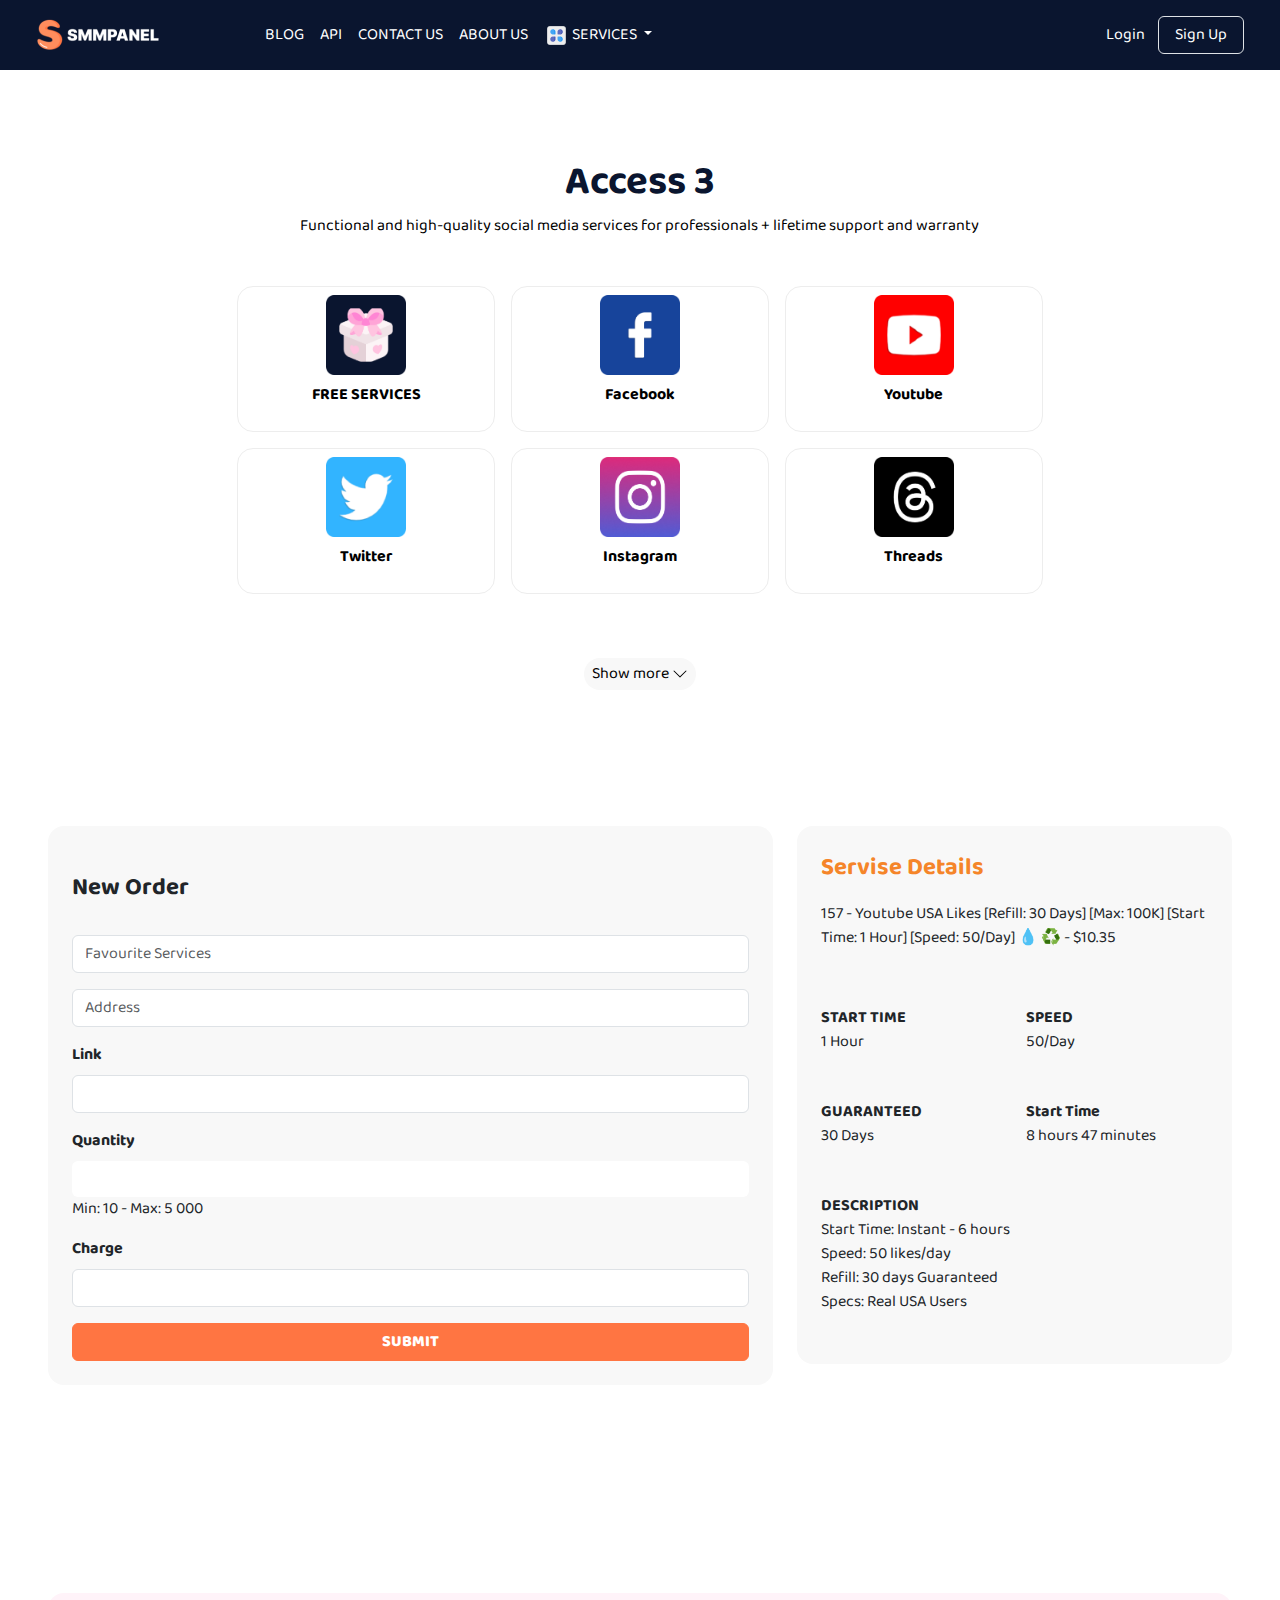
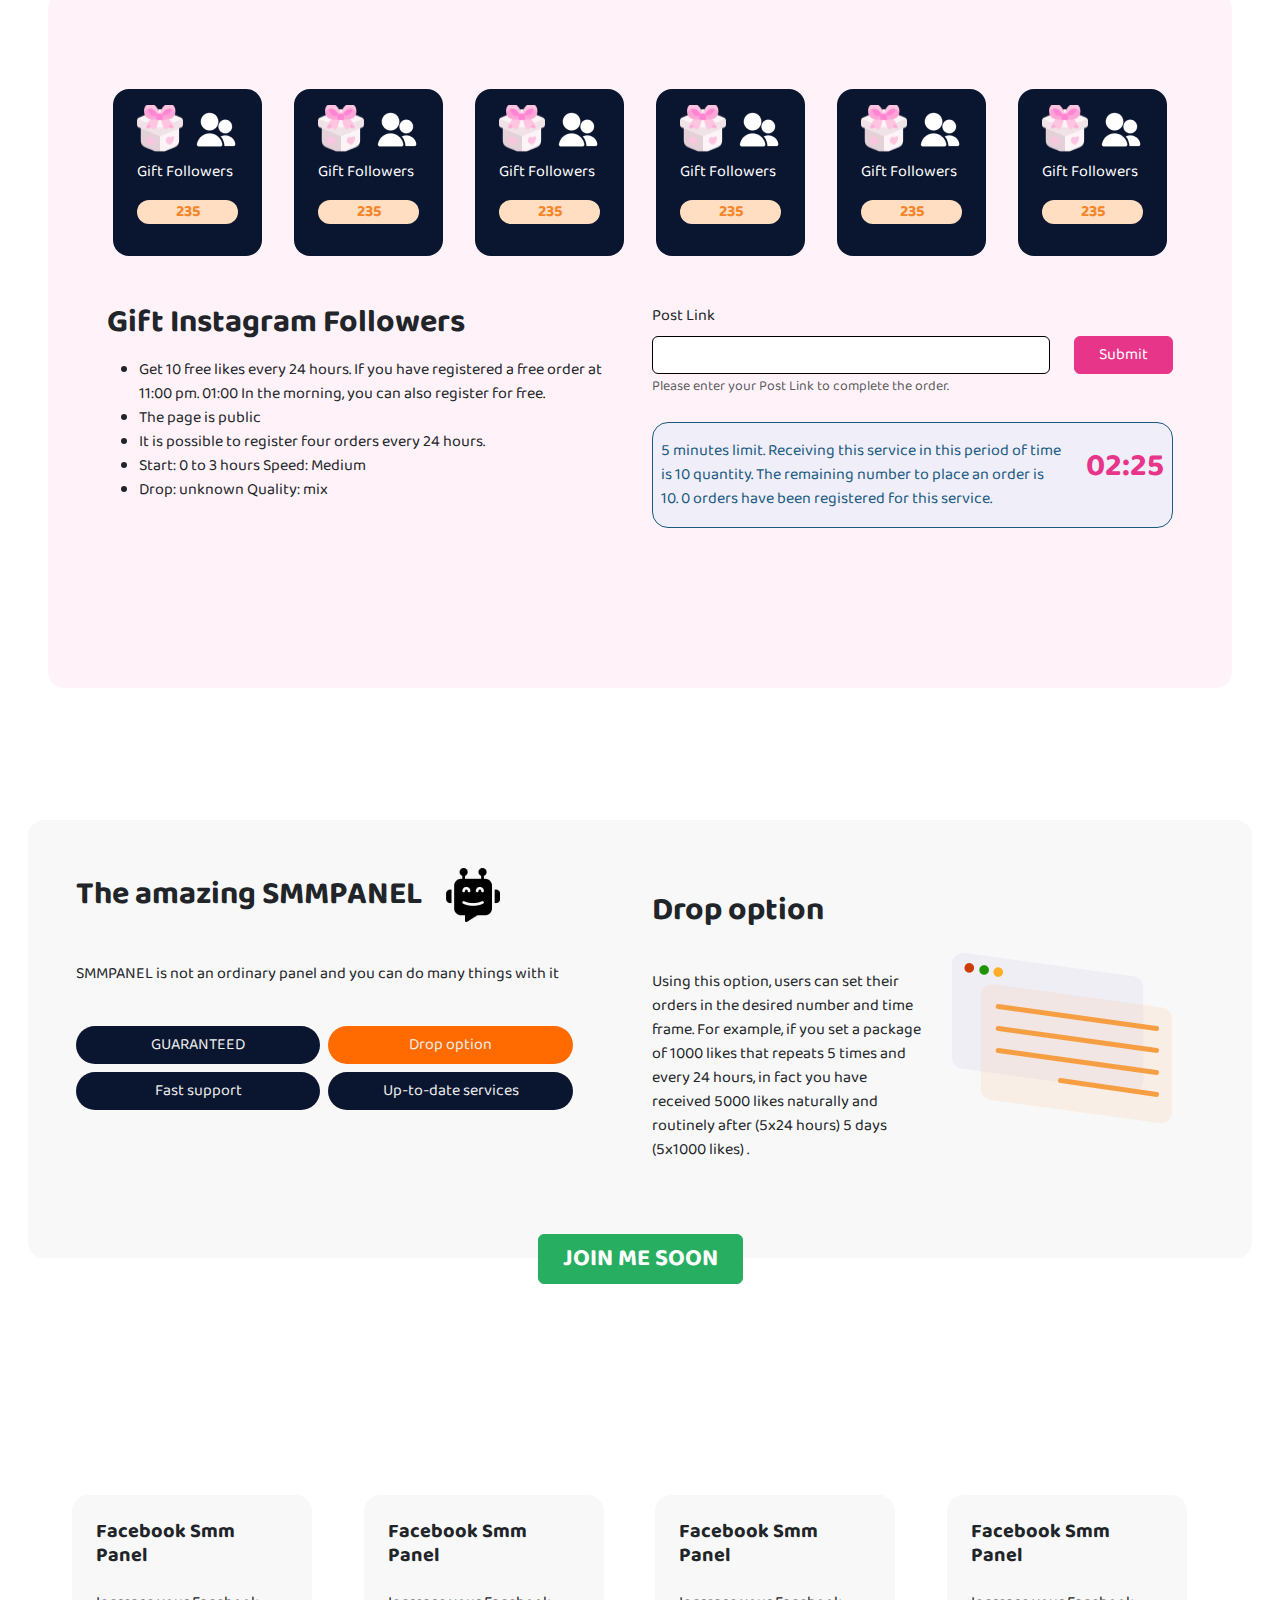
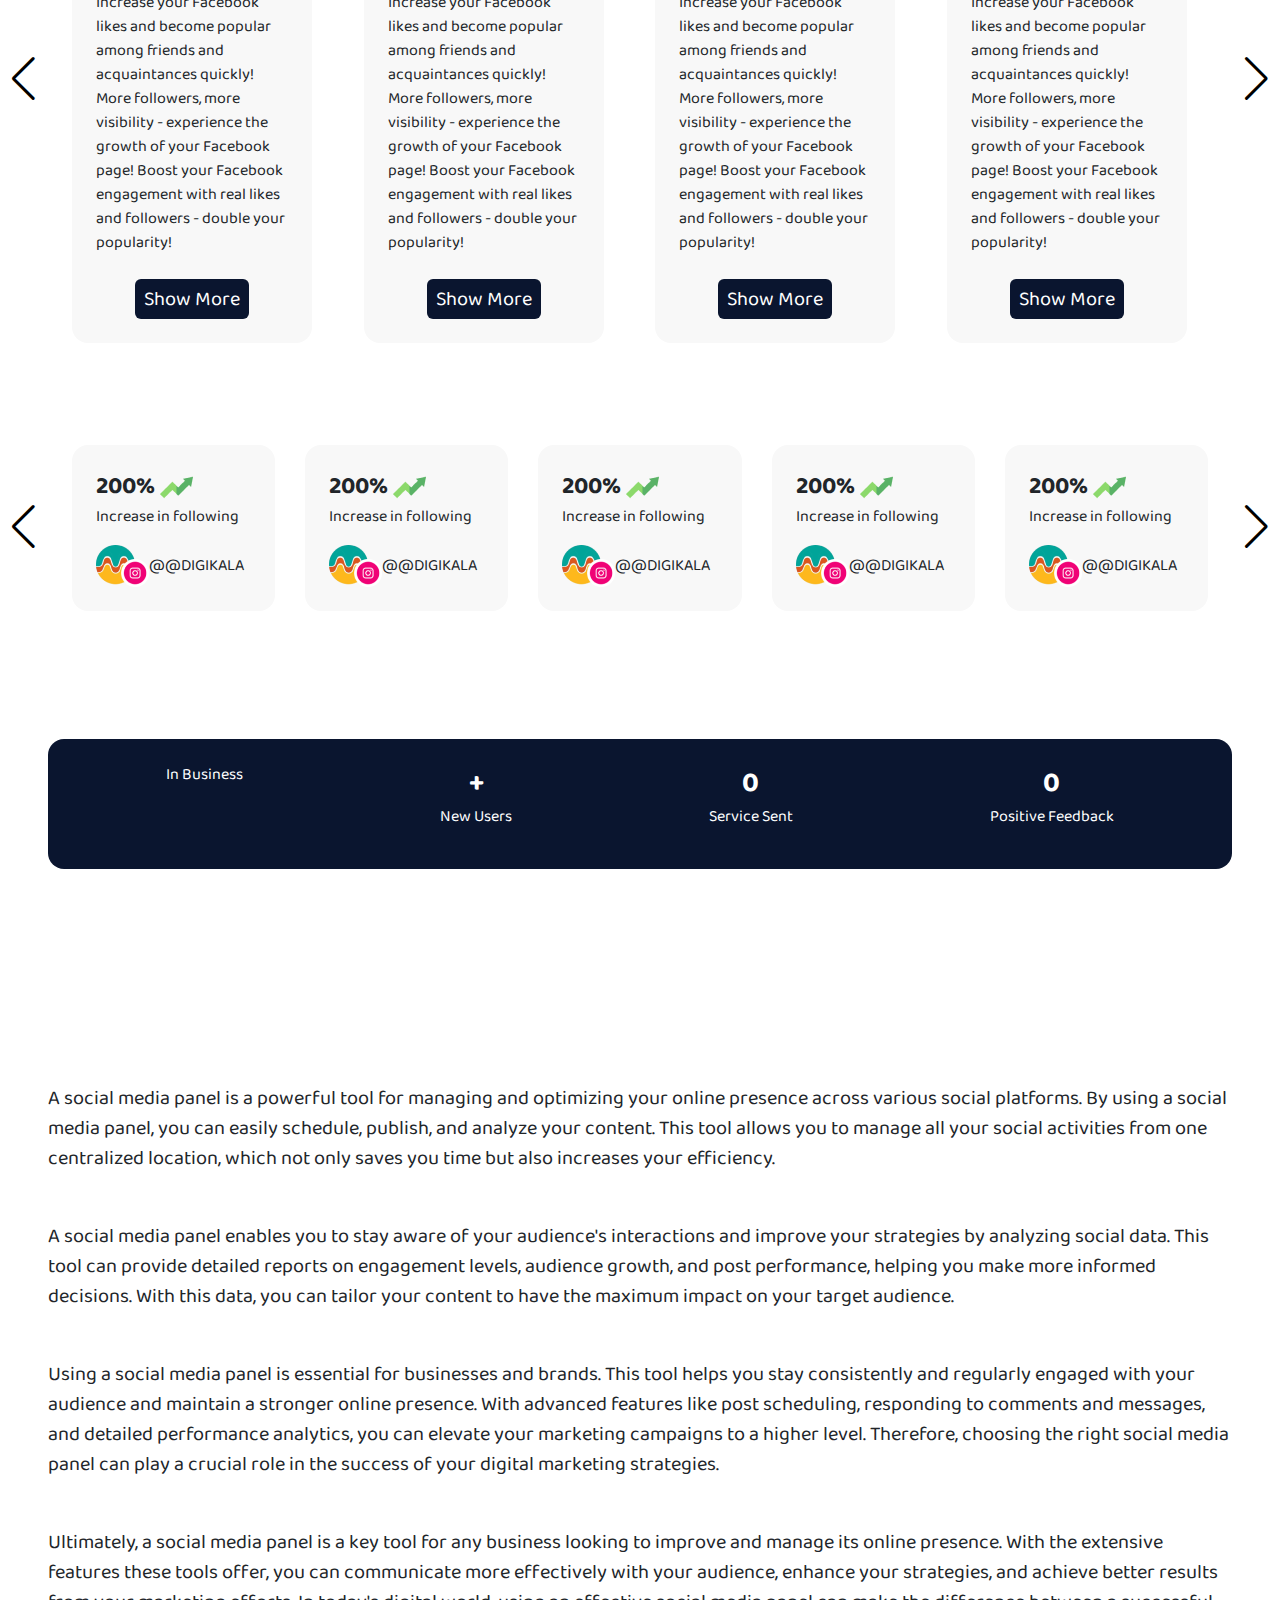
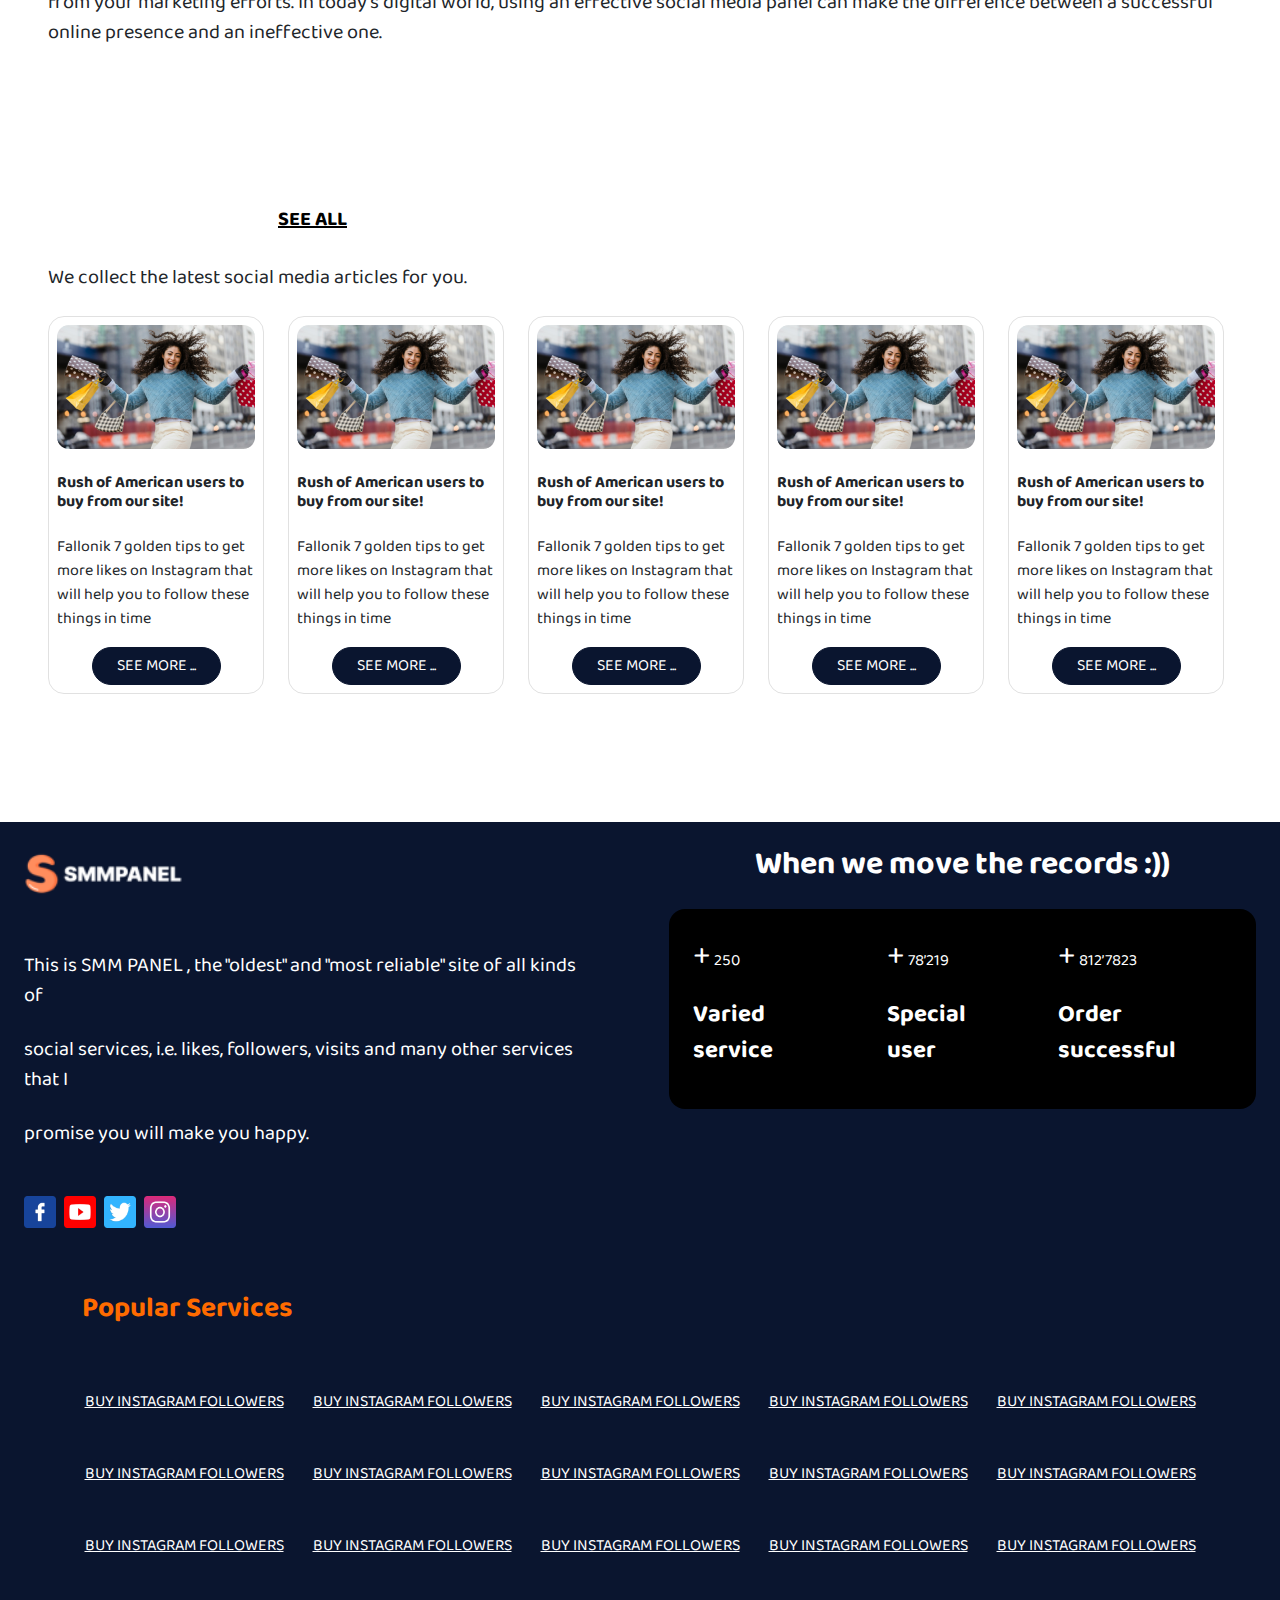
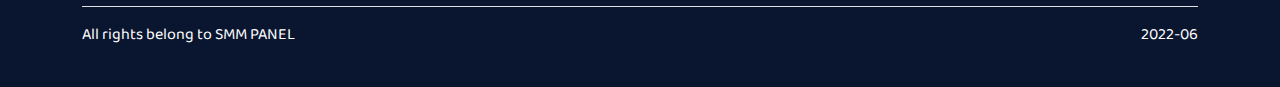
==== commit 44b0d0ca: "nav update" ====
--- a/index.html
+++ b/index.html
@@ -1,672 +1,742 @@
 <!DOCTYPE html>
 <html lang="en">
-
-<head>
-    <meta charset="UTF-8" />
-    <meta name="viewport" content="width=device-width, initial-scale=1.0" />
-    <link href="https://cdn.jsdelivr.net/npm/bootstrap@5.3.3/dist/css/bootstrap.min.css" rel="stylesheet"
-        integrity="sha384-QWTKZyjpPEjISv5WaRU9OFeRpok6YctnYmDr5pNlyT2bRjXh0JMhjY6hW+ALEwIH" crossorigin="anonymous" />
-<link rel="stylesheet" href="https://unpkg.com/swiper/swiper-bundle.min.css">
-<link href="https://unpkg.com/aos@2.3.1/dist/aos.css" rel="stylesheet">
-    
-
-    <link href="https://fonts.googleapis.com/css2?family=Baloo+2:wght@400;600&display=swap" rel="stylesheet" />
-    <link rel="stylesheet" href="./CSS/style.css" />
-
-    <title>SMM PANEL</title>
-    <style></style>
-</head>
-
-<body>
-    <nav class="navbar navbar-expand-lg navbar-light custom-blue-bg px-xl-4">
-        <div class="container-fluid">
+   <head>
+      <meta charset="UTF-8" />
+      <meta name="viewport" content="width=device-width, initial-scale=1.0" />
+      <link href="https://cdn.jsdelivr.net/npm/bootstrap@5.3.3/dist/css/bootstrap.min.css" rel="stylesheet"
+         integrity="sha384-QWTKZyjpPEjISv5WaRU9OFeRpok6YctnYmDr5pNlyT2bRjXh0JMhjY6hW+ALEwIH" crossorigin="anonymous" />
+      <link rel="stylesheet" href="https://unpkg.com/swiper/swiper-bundle.min.css">
+      <link href="https://unpkg.com/aos@2.3.1/dist/aos.css" rel="stylesheet">
+      <link href="https://fonts.googleapis.com/css2?family=Baloo+2:wght@400;600&display=swap" rel="stylesheet" />
+      <link rel="stylesheet" href="./CSS/style.css" />
+      <title>SMM PANEL</title>
+      <style></style>
+   </head>
+   <body>
+      <nav class="navbar navbar-expand-lg navbar-light custom-blue-bg px-xl-4">
+         <div class="container-fluid">
             <button class="navbar-toggler no-border" type="button" data-bs-toggle="collapse"
-                data-bs-target="#navbarNavDropdown" aria-controls="navbarNavDropdown" aria-expanded="false"
-                aria-label="Toggle navigation">
-                <img src="./assets/hamburger.png" alt="" />
+               data-bs-target="#navbarNavDropdown" aria-controls="navbarNavDropdown" aria-expanded="false"
+               aria-label="Toggle navigation">
+            <img src="./assets/hamburger.png" alt="" />
             </button>
             <a class="navbar-brand" href="index.html">
-                <img src="./assets/Logo.png" alt="Logo" class="d-inline-block align-text-top" />
+            <img src="./assets/Logo.png" alt="Logo" class="d-inline-block align-text-top" />
             </a>
             <form class="login-signup d-lg-none">
-                   <a class="btn text-white ms-2 login" href="/login.html" role="button">Login</a>
-                <a class="btn text-white border px-3 hover:bg-white sign-up" href="#" role="button">Sign Up</a>
+               <a class="btn text-white ms-2 login" href="/login.html" role="button">Login</a>
+               <a class="btn text-white border px-3 hover:bg-white sign-up" href="#" role="button">Sign Up</a>
             </form>
             <div class="collapse navbar-collapse justify-content-center justify-content-lg-start" id="navbarNavDropdown">
-                <ul class="navbar-nav   align-items-lg-start me-lg-auto me-md-auto mb-2 mb-lg-0">
-                <div class="accordion custom-b-none" id="parentAccordion">
-  <!-- Parent Accordion Item -->
-  <div class="accordion-item rounded-0 nav-accord bg-custom-blue d-lg-none">
-    <h2 class="accordion-header custom-head" id="headingParent">
-      <button class="accordion-button p-1 d-flex justify-content-between ab-one d-flex justify-content-between" type="button" data-bs-toggle="collapse" data-bs-target="#collapseParent" aria-expanded="true" aria-controls="collapseParent">
-       <span class="ml-custom">Services <img src="./assets/servicelogo.png" alt=""></span> <img src="./assets/arrow-down.png" alt="">
-      </button>
-    </h2>
-    <div id="collapseParent" class="accordion-collapse collapse show" aria-labelledby="headingParent" data-bs-parent="#parentAccordion">
-      <div class="accordion-body parent-accordion-body">
-        <!-- Nested Child Accordions -->
-        
-        <!-- Child Accordion 1 -->
-        <div class="accordion custom-b-none" id="childAccordion1">
-          <div class="accordion-item">
-            <h2 class="accordion-header" id="headingChild1">
-              <button class="accordion-button  px-1 py-2 d-flex justify-content-between" type="button" data-bs-toggle="collapse" data-bs-target="#collapseChild1" aria-expanded="false" aria-controls="collapseChild1">
-      <span><img src="./assets/fb.png" alt=""> <span class="ms-2">Facebook Services</span></span>   <img src="./assets/arrow-down.png" alt="">
-              </button>
-            </h2>
-            <div id="collapseChild1" class="accordion-collapse collapse" aria-labelledby="headingChild1" data-bs-parent="#childAccordion1">
-              <div class="accordion-body">
-              <ul class="px-1">
-                <li class="list-unstyled"><a class="text-decoration-none text-white" href="">Facebook Page Likes</a></li>
-                <li class="list-unstyled"><a class="text-decoration-none text-white" href="">Facebook Page Likes</a></li>
-                <li class="list-unstyled"><a class="text-decoration-none text-white" href="">Facebook Page Likes</a></li>
-              </ul>
-              </div>
-            </div>
-          </div>
-        </div>
-        <!-- End Child Accordion 1 -->
-        
-        <!-- Child Accordion 2 -->
-        <div class="accordion custom-b-none" id="childAccordion2">
-          <div class="accordion-item">
-            <h2 class="accordion-header" id="headingChild2">
-              <button class="accordion-button p-1 d-flex justify-content-between" type="button" data-bs-toggle="collapse" data-bs-target="#collapseChild2" aria-expanded="false" aria-controls="collapseChild2">
-          <span><img src="./assets/youtube (2).png" alt=""> <span class="ms-2"> Youtube Services</span></span><img src="./assets/arrow-down.png" alt="">
-              </button>
-            </h2>
-            <div id="collapseChild2" class="accordion-collapse collapse" aria-labelledby="headingChild2" data-bs-parent="#childAccordion2">
-              <div class="accordion-body">
-                <ul class="px-1">
-                <li class="list-unstyled"><a class="text-decoration-none text-white" href="">Facebook Page Likes</a></li>
-                <li class="list-unstyled"><a class="text-decoration-none text-white" href="">Facebook Page Likes</a></li>
-                 <li class="list-unstyled"><a class="text-decoration-none text-white" href="">Facebook Page Likes</a></li>
-              </ul>
-              </div>
-            </div>
-          </div>
-        </div>
-        <!-- End Child Accordion 2 -->
-        
-        <!-- Repeat for Child Accordion 3 to 8 -->
-        <!-- Child Accordion 3 -->
-        <div class="accordion custom-b-none" id="childAccordion3">
-          <div class="accordion-item">
-            <h2 class="accordion-header" id="headingChild3">
-              <button class="accordion-button p-1 d-flex justify-content-between" type="button" data-bs-toggle="collapse" data-bs-target="#collapseChild3" aria-expanded="false" aria-controls="collapseChild3">
-          <span><img src="./assets/spotify.png" alt=""> <span class="ms-2"> Spotify Services</span></span> <img src="./assets/arrow-down.png" alt="">
-              </button>
-            </h2>
-            <div id="collapseChild3" class="accordion-collapse collapse" aria-labelledby="headingChild3" data-bs-parent="#childAccordion3">
-              <div class="accordion-body">
-              <ul class="px-1">
-                <li class="list-unstyled"><a class="text-decoration-none text-white" href="">Facebook Page Likes</a></li>
-                <li class="list-unstyled"><a class="text-decoration-none text-white" href="">Facebook Page Likes</a></li>
-                <li class="list-unstyled"><a class="text-decoration-none text-white" href="">Facebook Page Likes</a></li>
-              </ul>
-              </div>
-            </div>
-          </div>
-        </div>
-        <!-- End Child Accordion 3 -->
-        
-        <!-- Child Accordion 4 -->
-        <div class="accordion custom-b-none" id="childAccordion4">
-          <div class="accordion-item">
-            <h2 class="accordion-header" id="headingChild4">
-              <button class="accordion-button p-1 d-flex justify-content-between" type="button" data-bs-toggle="collapse" data-bs-target="#collapseChild4" aria-expanded="false" aria-controls="collapseChild4">
-          <span><img src="./assets/twitter (2).png" alt="">  <span class="ms-2">Twitter Services</span></span>   <img src="./assets/arrow-down.png" alt="">
-              </button>
-            </h2>
-            <div id="collapseChild4" class="accordion-collapse collapse" aria-labelledby="headingChild4" data-bs-parent="#childAccordion4">
-              <div class="accordion-body">
-              <ul class="px-1">
-                <li class="list-unstyled"><a class="text-decoration-none text-white" href="">Facebook Page Likes</a></li>
-                <li class="list-unstyled"><a class="text-decoration-none text-white" href="">Facebook Page Likes</a></li>
-                <li class="list-unstyled"><a class="text-decoration-none text-white" href="">Facebook Page Likes</a></li>
-              </ul>
-              </div>
-            </div>
-          </div>
-        </div>
-        <!-- End Child Accordion 4 -->
-        
-        <!-- Child Accordion 5 -->
-        <div class="accordion custom-b-none" id="childAccordion5">
-          <div class="accordion-item">
-            <h2 class="accordion-header" id="headingChild5">
-              <button class="accordion-button p-1 d-flex justify-content-between" type="button" data-bs-toggle="collapse" data-bs-target="#collapseChild5" aria-expanded="false" aria-controls="collapseChild5">
-         <span><img src="./assets/thread.png" alt="">  <span class="ms-2">Threads Services</span></span>  <img src="./assets/arrow-down.png" alt="">
-              </button>
-            </h2>
-            <div id="collapseChild5" class="accordion-collapse collapse" aria-labelledby="headingChild5" data-bs-parent="#childAccordion5">
-              <div class="accordion-body">
-               <ul class="px-1">
-                <li class="list-unstyled"><a class="text-decoration-none text-white" href="">Facebook Page Likes</a></li>
-                <li class="list-unstyled"><a class="text-decoration-none text-white" href="">Facebook Page Likes</a></li>
-                <li class="list-unstyled"><a class="text-decoration-none text-white" href="">Facebook Page Likes</a></li>
-              </ul>
-              </div>
-            </div>
-          </div>
-        </div>
-        <!-- End Child Accordion 5 -->
-        
-        <!-- Child Accordion 6 -->
-        <div class="accordion custom-b-none" id="childAccordion6">
-          <div class="accordion-item">
-            <h2 class="accordion-header" id="headingChild6">
-              <button class="accordion-button p-1 d-flex justify-content-between" type="button" data-bs-toggle="collapse" data-bs-target="#collapseChild6" aria-expanded="false" aria-controls="collapseChild6">
-         <span><img src="./assets/tiktok.png" alt="">   <span class="ms-2"> Tiktok Services</span> </span> <img src="./assets/arrow-down.png" alt="">
-              </button>
-            </h2>
-            <div id="collapseChild6" class="accordion-collapse collapse" aria-labelledby="headingChild6" data-bs-parent="#childAccordion6">
-              <div class="accordion-body">
-             <ul class="px-1">
-                <li class="list-unstyled"><a class="text-decoration-none text-white" href="">Facebook Page Likes</a></li>
-                <li class="list-unstyled"><a class="text-decoration-none text-white" href="">Facebook Page Likes</a></li>
-                <li class="list-unstyled"><a class="text-decoration-none text-white" href="">Facebook Page Likes</a></li>
-              </ul>
-              </div>
-            </div>
-          </div>
-        </div>
-        <!-- End Child Accordion 6 -->
-        
-        <!-- Child Accordion 7 -->
-        <div class="accordion custom-b-none" id="childAccordion7">
-          <div class="accordion-item">
-            <h2 class="accordion-header" id="headingChild7">
-              <button class="accordion-button p-1 d-flex justify-content-between" type="button" data-bs-toggle="collapse" data-bs-target="#collapseChild7" aria-expanded="false" aria-controls="collapseChild7">
-           <span><img src="./assets/pintrest.png" alt="">  <span class="ms-2"> Pintrest Services</span></span><img src="./assets/arrow-down.png" alt="">
-              </button>
-            </h2>
-            <div id="collapseChild7" class="accordion-collapse collapse" aria-labelledby="headingChild7" data-bs-parent="#childAccordion7">
-              <div class="accordion-body">
-             <ul class="px-1">
-                <li class="list-unstyled"><a class="text-decoration-none text-white" href="">Facebook Page Likes</a></li>
-                <li class="list-unstyled"><a class="text-decoration-none text-white" href="">Facebook Page Likes</a></li>
-                <li class="list-unstyled"><a class="text-decoration-none text-white" href="">Facebook Page Likes</a></li>
-              </ul>
-              </div>
-            </div>
-          </div>
-        </div>
-        <!-- End Child Accordion 7 -->
-        
-        <!-- Child Accordion 8 -->
-        <div class="accordion custom-b-none" id="childAccordion8">
-          <div class="accordion-item">
-            <h2 class="accordion-header" id="headingChild8">
-              <button class="accordion-button p-1 d-flex justify-content-between" type="button" data-bs-toggle="collapse" data-bs-target="#collapseChild8" aria-expanded="false" aria-controls="collapseChild8">
-          <span><img src="./assets/tele.png" alt="">   <span class="ms-2">   Telegram Services</span></span><img src="./assets/arrow-down.png" alt="">
-              </button>
-            </h2>
-            <div id="collapseChild8" class="accordion-collapse collapse" aria-labelledby="headingChild8" data-bs-parent="#childAccordion8">
-              <div class="accordion-body">
-             <ul class="px-1">
-                <li class="list-unstyled"><a class="text-decoration-none text-white" href="">Facebook Page Likes</a></li>
-                <li class="list-unstyled"><a class="text-decoration-none text-white" href="">Facebook Page Likes</a></li>
-                <li class="list-unstyled"><a class="text-decoration-none text-white" href="">Facebook Page Likes</a></li>
-              </ul>
-              </div>
-            </div>
-          </div>
-        </div>
-        <!-- End Child Accordion 8 -->
-        
-        <!-- End Repeat for Child Accordion 3 to 8 -->
-        
+               <ul class="navbar-nav   align-items-lg-start me-lg-auto me-md-auto mb-2 mb-lg-0">
+                  <div class="accordion custom-b-none" id="parentAccordion">
+                     <!-- Parent Accordion Item -->
+                     <div class="accordion-item rounded-0 nav-accord bg-custom-blue d-lg-none">
+                        <h2 class="accordion-header custom-head" id="headingParent">
+                           <button class="accordion-button p-1 d-flex justify-content-between ab-one d-flex justify-content-between" type="button" data-bs-toggle="collapse" data-bs-target="#collapseParent" aria-expanded="true" aria-controls="collapseParent">
+                           <span class="ml-custom">Services <img src="./assets/servicelogo.png" alt=""></span> <img src="./assets/arrow-down.png" alt="">
+                           </button>
+                        </h2>
+                        <div id="collapseParent" class="accordion-collapse collapse show" aria-labelledby="headingParent" data-bs-parent="#parentAccordion">
+                           <div class="accordion-body parent-accordion-body">
+                              <!-- Nested Child Accordions -->
+                              <!-- Child Accordion 1 -->
+                              <div class="accordion custom-b-none" id="childAccordion1">
+                                 <div class="accordion-item">
+                                    <h2 class="accordion-header" id="headingChild1">
+                                       <button class="accordion-button  px-1 py-2 d-flex justify-content-between" type="button" data-bs-toggle="collapse" data-bs-target="#collapseChild1" aria-expanded="false" aria-controls="collapseChild1">
+                                       <span><img src="./assets/fb.png" alt=""> <span class="ms-2">Facebook Services</span></span>   <img src="./assets/arrow-down.png" alt="">
+                                       </button>
+                                    </h2>
+                                    <div id="collapseChild1" class="accordion-collapse collapse" aria-labelledby="headingChild1" data-bs-parent="#childAccordion1">
+                                       <div class="accordion-body">
+                                          <ul class="px-1">
+                                             <li class="list-unstyled"><a class="text-decoration-none text-white" href="">Facebook Page Likes</a></li>
+                                             <li class="list-unstyled"><a class="text-decoration-none text-white" href="">Facebook Page Likes</a></li>
+                                             <li class="list-unstyled"><a class="text-decoration-none text-white" href="">Facebook Page Likes</a></li>
+                                          </ul>
+                                       </div>
+                                    </div>
+                                 </div>
+                              </div>
+                              <!-- End Child Accordion 1 -->
+                              <!-- Child Accordion 2 -->
+                              <div class="accordion custom-b-none" id="childAccordion2">
+                                 <div class="accordion-item">
+                                    <h2 class="accordion-header" id="headingChild2">
+                                       <button class="accordion-button p-1 d-flex justify-content-between" type="button" data-bs-toggle="collapse" data-bs-target="#collapseChild2" aria-expanded="false" aria-controls="collapseChild2">
+                                       <span><img src="./assets/youtube (2).png" alt=""> <span class="ms-2"> Youtube Services</span></span><img src="./assets/arrow-down.png" alt="">
+                                       </button>
+                                    </h2>
+                                    <div id="collapseChild2" class="accordion-collapse collapse" aria-labelledby="headingChild2" data-bs-parent="#childAccordion2">
+                                       <div class="accordion-body">
+                                          <ul class="px-1">
+                                             <li class="list-unstyled"><a class="text-decoration-none text-white" href="">Facebook Page Likes</a></li>
+                                             <li class="list-unstyled"><a class="text-decoration-none text-white" href="">Facebook Page Likes</a></li>
+                                             <li class="list-unstyled"><a class="text-decoration-none text-white" href="">Facebook Page Likes</a></li>
+                                          </ul>
+                                       </div>
+                                    </div>
+                                 </div>
+                              </div>
+                              <!-- End Child Accordion 2 -->
+                              <!-- Repeat for Child Accordion 3 to 8 -->
+                              <!-- Child Accordion 3 -->
+                              <div class="accordion custom-b-none" id="childAccordion3">
+                                 <div class="accordion-item">
+                                    <h2 class="accordion-header" id="headingChild3">
+                                       <button class="accordion-button p-1 d-flex justify-content-between" type="button" data-bs-toggle="collapse" data-bs-target="#collapseChild3" aria-expanded="false" aria-controls="collapseChild3">
+                                       <span><img src="./assets/spotify.png" alt=""> <span class="ms-2"> Spotify Services</span></span> <img src="./assets/arrow-down.png" alt="">
+                                       </button>
+                                    </h2>
+                                    <div id="collapseChild3" class="accordion-collapse collapse" aria-labelledby="headingChild3" data-bs-parent="#childAccordion3">
+                                       <div class="accordion-body">
+                                          <ul class="px-1">
+                                             <li class="list-unstyled"><a class="text-decoration-none text-white" href="">Facebook Page Likes</a></li>
+                                             <li class="list-unstyled"><a class="text-decoration-none text-white" href="">Facebook Page Likes</a></li>
+                                             <li class="list-unstyled"><a class="text-decoration-none text-white" href="">Facebook Page Likes</a></li>
+                                          </ul>
+                                       </div>
+                                    </div>
+                                 </div>
+                              </div>
+                              <!-- End Child Accordion 3 -->
+                              <!-- Child Accordion 4 -->
+                              <div class="accordion custom-b-none" id="childAccordion4">
+                                 <div class="accordion-item">
+                                    <h2 class="accordion-header" id="headingChild4">
+                                       <button class="accordion-button p-1 d-flex justify-content-between" type="button" data-bs-toggle="collapse" data-bs-target="#collapseChild4" aria-expanded="false" aria-controls="collapseChild4">
+                                       <span><img src="./assets/twitter (2).png" alt="">  <span class="ms-2">Twitter Services</span></span>   <img src="./assets/arrow-down.png" alt="">
+                                       </button>
+                                    </h2>
+                                    <div id="collapseChild4" class="accordion-collapse collapse" aria-labelledby="headingChild4" data-bs-parent="#childAccordion4">
+                                       <div class="accordion-body">
+                                          <ul class="px-1">
+                                             <li class="list-unstyled"><a class="text-decoration-none text-white" href="">Facebook Page Likes</a></li>
+                                             <li class="list-unstyled"><a class="text-decoration-none text-white" href="">Facebook Page Likes</a></li>
+                                             <li class="list-unstyled"><a class="text-decoration-none text-white" href="">Facebook Page Likes</a></li>
+                                          </ul>
+                                       </div>
+                                    </div>
+                                 </div>
+                              </div>
+                              <!-- End Child Accordion 4 -->
+                              <!-- Child Accordion 5 -->
+                              <div class="accordion custom-b-none" id="childAccordion5">
+                                 <div class="accordion-item">
+                                    <h2 class="accordion-header" id="headingChild5">
+                                       <button class="accordion-button p-1 d-flex justify-content-between" type="button" data-bs-toggle="collapse" data-bs-target="#collapseChild5" aria-expanded="false" aria-controls="collapseChild5">
+                                       <span><img src="./assets/thread.png" alt="">  <span class="ms-2">Threads Services</span></span>  <img src="./assets/arrow-down.png" alt="">
+                                       </button>
+                                    </h2>
+                                    <div id="collapseChild5" class="accordion-collapse collapse" aria-labelledby="headingChild5" data-bs-parent="#childAccordion5">
+                                       <div class="accordion-body">
+                                          <ul class="px-1">
+                                             <li class="list-unstyled"><a class="text-decoration-none text-white" href="">Facebook Page Likes</a></li>
+                                             <li class="list-unstyled"><a class="text-decoration-none text-white" href="">Facebook Page Likes</a></li>
+                                             <li class="list-unstyled"><a class="text-decoration-none text-white" href="">Facebook Page Likes</a></li>
+                                          </ul>
+                                       </div>
+                                    </div>
+                                 </div>
+                              </div>
+                              <!-- End Child Accordion 5 -->
+                              <!-- Child Accordion 6 -->
+                              <div class="accordion custom-b-none" id="childAccordion6">
+                                 <div class="accordion-item">
+                                    <h2 class="accordion-header" id="headingChild6">
+                                       <button class="accordion-button p-1 d-flex justify-content-between" type="button" data-bs-toggle="collapse" data-bs-target="#collapseChild6" aria-expanded="false" aria-controls="collapseChild6">
+                                       <span><img src="./assets/tiktok.png" alt="">   <span class="ms-2"> Tiktok Services</span> </span> <img src="./assets/arrow-down.png" alt="">
+                                       </button>
+                                    </h2>
+                                    <div id="collapseChild6" class="accordion-collapse collapse" aria-labelledby="headingChild6" data-bs-parent="#childAccordion6">
+                                       <div class="accordion-body">
+                                          <ul class="px-1">
+                                             <li class="list-unstyled"><a class="text-decoration-none text-white" href="">Facebook Page Likes</a></li>
+                                             <li class="list-unstyled"><a class="text-decoration-none text-white" href="">Facebook Page Likes</a></li>
+                                             <li class="list-unstyled"><a class="text-decoration-none text-white" href="">Facebook Page Likes</a></li>
+                                          </ul>
+                                       </div>
+                                    </div>
+                                 </div>
+                              </div>
+                              <!-- End Child Accordion 6 -->
+                              <!-- Child Accordion 7 -->
+                              <div class="accordion custom-b-none" id="childAccordion7">
+                                 <div class="accordion-item">
+                                    <h2 class="accordion-header" id="headingChild7">
+                                       <button class="accordion-button p-1 d-flex justify-content-between" type="button" data-bs-toggle="collapse" data-bs-target="#collapseChild7" aria-expanded="false" aria-controls="collapseChild7">
+                                       <span><img src="./assets/pintrest.png" alt="">  <span class="ms-2"> Pintrest Services</span></span><img src="./assets/arrow-down.png" alt="">
+                                       </button>
+                                    </h2>
+                                    <div id="collapseChild7" class="accordion-collapse collapse" aria-labelledby="headingChild7" data-bs-parent="#childAccordion7">
+                                       <div class="accordion-body">
+                                          <ul class="px-1">
+                                             <li class="list-unstyled"><a class="text-decoration-none text-white" href="">Facebook Page Likes</a></li>
+                                             <li class="list-unstyled"><a class="text-decoration-none text-white" href="">Facebook Page Likes</a></li>
+                                             <li class="list-unstyled"><a class="text-decoration-none text-white" href="">Facebook Page Likes</a></li>
+                                          </ul>
+                                       </div>
+                                    </div>
+                                 </div>
+                              </div>
+                              <!-- End Child Accordion 7 -->
+                              <!-- Child Accordion 8 -->
+                              <div class="accordion custom-b-none" id="childAccordion8">
+                                 <div class="accordion-item">
+                                    <h2 class="accordion-header" id="headingChild8">
+                                       <button class="accordion-button p-1 d-flex justify-content-between" type="button" data-bs-toggle="collapse" data-bs-target="#collapseChild8" aria-expanded="false" aria-controls="collapseChild8">
+                                       <span><img src="./assets/tele.png" alt="">   <span class="ms-2">   Telegram Services</span></span><img src="./assets/arrow-down.png" alt="">
+                                       </button>
+                                    </h2>
+                                    <div id="collapseChild8" class="accordion-collapse collapse" aria-labelledby="headingChild8" data-bs-parent="#childAccordion8">
+                                       <div class="accordion-body">
+                                          <ul class="px-1">
+                                             <li class="list-unstyled"><a class="text-decoration-none text-white" href="">Facebook Page Likes</a></li>
+                                             <li class="list-unstyled"><a class="text-decoration-none text-white" href="">Facebook Page Likes</a></li>
+                                             <li class="list-unstyled"><a class="text-decoration-none text-white" href="">Facebook Page Likes</a></li>
+                                          </ul>
+                                       </div>
+                                    </div>
+                                 </div>
+                              </div>
+                              <!-- End Child Accordion 8 -->
+                              <!-- End Repeat for Child Accordion 3 to 8 -->
+                           </div>
+                        </div>
+                     </div>
+                     <!-- End Parent Accordion Item -->
+                  </div>
+                  <ul class="d-flex gap-3 justify-content-center container mx-auto d-lg-none">
+                     <li class="nav-item">
+                        <a class="nav-link text-white fs-6" href="blog.html">BLOG</a>
+                     </li>
+                     <li class="nav-item">
+                        <a class="nav-link text-white fs-6" href="api.html">API</a>
+                     </li>
+                     <li class="nav-item">
+                        <a class="nav-link text-white fs-6" href="contactus.html">CONTACT US</a>
+                     </li>
+                     <li class="nav-item">
+                        <a class="nav-link text-white fs-6" href="aboutus.html">ABOUT US</a>
+                     </li>
+                  </ul>
+                  <li class="nav-item d-none d-lg-block">
+                     <a class="nav-link text-white fs-6" href="blog.html">BLOG</a>
+                  </li>
+                  <li class="nav-item d-none d-lg-block">
+                     <a class="nav-link text-white fs-6" href="api.html">API</a>
+                  </li>
+                  <li class="nav-item d-none d-lg-block">
+                     <a class="nav-link text-white fs-6" href="contactus.html">CONTACT US</a>
+                  </li>
+                  <li class="nav-item d-none d-lg-block">
+                     <a class="nav-link text-white fs-6" href="aboutus.html">ABOUT US</a>
+                  </li>
+                  <li class="nav-item dropdown d-none d-lg-block">
+                     <a class="nav-link text-white fs-6 dropdown-toggle" href="#" id="navbarDropdown" role="button"
+                        data-bs-toggle="dropdown" aria-expanded="false">
+                        <img src="./assets/servicelogo.png" alt="Service Logo" />
+                        SERVICES
+                        <!-- <img src="./assets/dropdown-arrow.png" class="dropdown-arrow" /> -->
+                     </a>
+                     <ul class="dropdown-menu menu-list p-0" aria-labelledby="navbarDropdown">
+                        <div class="d-flex w-nav gap-4 px-4 bg-blue-custom">
+                           <div class="bg-blue-custom">
+                              <li class="menu-li rounded-2">
+                                 <a class="px-1 dropdown-item text-white my-2 d-flex  align-items-center gap-4" href="#">
+                                    <img src="./assets/fb.png" alt=""> Facebook Services  
+                                    <div class="d-flex justify-content-end w-100">
+                                       <svg class="svg-icon" style="width: 0.75em; height: 0.75em;vertical-align: middle;fill: #FFFFFF;overflow: hidden;" viewBox="0 0 1024 1024" version="1.1" xmlns="http://www.w3.org/2000/svg">
+                                          <path d="M221.740994 934.737686a51.197491 51.197491 0 1 0 68.502243 76.079472l511.974913-460.777422a51.197491 51.197491 0 0 0 0-76.079472l-511.974913-460.777422A51.197491 51.197491 0 1 0 221.740994 89.262314L691.426779 512 221.740994 934.737686z"  />
+                                       </svg>
+                                    </div>
+                                 </a>
+                              </li>
+                              <li class="menu-li rounded-2">
+                                 <a class="px-1 dropdown-item text-white my-2 d-flex  align-items-center gap-4" href="#">
+                                    <img src="./assets/youtube (2).png" alt=""> Youtube Services 
+                                    <div class="d-flex justify-content-end w-100">
+                                       <svg class="svg-icon" style="width: 0.75em; height: 0.75em;vertical-align: middle;fill: #FFFFFF;overflow: hidden;" viewBox="0 0 1024 1024" version="1.1" xmlns="http://www.w3.org/2000/svg">
+                                          <path d="M221.740994 934.737686a51.197491 51.197491 0 1 0 68.502243 76.079472l511.974913-460.777422a51.197491 51.197491 0 0 0 0-76.079472l-511.974913-460.777422A51.197491 51.197491 0 1 0 221.740994 89.262314L691.426779 512 221.740994 934.737686z"  />
+                                       </svg>
+                                    </div>
+                                 </a>
+                              </li>
+                              <li class="menu-li rounded-2">
+                                 <a class="px-1 dropdown-item text-white my-2 d-flex  align-items-center gap-4" href="#">
+                                    <img src="./assets/spotify.png" alt=""> Spotify Services 
+                                    <div class="d-flex justify-content-end w-100">
+                                       <svg class="svg-icon" style="width: 0.75em; height: 0.75em;vertical-align: middle;fill: #FFFFFF;overflow: hidden;" viewBox="0 0 1024 1024" version="1.1" xmlns="http://www.w3.org/2000/svg">
+                                          <path d="M221.740994 934.737686a51.197491 51.197491 0 1 0 68.502243 76.079472l511.974913-460.777422a51.197491 51.197491 0 0 0 0-76.079472l-511.974913-460.777422A51.197491 51.197491 0 1 0 221.740994 89.262314L691.426779 512 221.740994 934.737686z"  />
+                                       </svg>
+                                    </div>
+                                 </a>
+                              </li>
+                              <li class="menu-li rounded-2">
+                                 <a class="px-1 dropdown-item text-white my-2 d-flex  align-items-center gap-4" href="#">
+                                    <img src="./assets/twitter (2).png" alt=""> Twitter Services 
+                                    <div class="d-flex justify-content-end w-100">
+                                       <svg class="svg-icon" style="width: 0.75em; height: 0.75em;vertical-align: middle;fill: #FFFFFF;overflow: hidden;" viewBox="0 0 1024 1024" version="1.1" xmlns="http://www.w3.org/2000/svg">
+                                          <path d="M221.740994 934.737686a51.197491 51.197491 0 1 0 68.502243 76.079472l511.974913-460.777422a51.197491 51.197491 0 0 0 0-76.079472l-511.974913-460.777422A51.197491 51.197491 0 1 0 221.740994 89.262314L691.426779 512 221.740994 934.737686z"  />
+                                       </svg>
+                                    </div>
+                                 </a>
+                              </li>
+                              <li class="menu-li rounded-2">
+                                 <a class="px-1 dropdown-item text-white my-2 d-flex  align-items-center gap-4" href="#">
+                                    <img src="./assets/thread.png" alt=""> Threads Services
+                                    <div class="d-flex justify-content-end w-100">
+                                       <svg class="svg-icon" style="width: 0.75em; height: 0.75em;vertical-align: middle;fill: #FFFFFF;overflow: hidden;" viewBox="0 0 1024 1024" version="1.1" xmlns="http://www.w3.org/2000/svg">
+                                          <path d="M221.740994 934.737686a51.197491 51.197491 0 1 0 68.502243 76.079472l511.974913-460.777422a51.197491 51.197491 0 0 0 0-76.079472l-511.974913-460.777422A51.197491 51.197491 0 1 0 221.740994 89.262314L691.426779 512 221.740994 934.737686z"  />
+                                       </svg>
+                                    </div>
+                                 </a>
+                              </li>
+                              <li class="menu-li rounded-2">
+                                 <a class="px-1 dropdown-item text-white my-2 d-flex  align-items-center gap-4" href="#">
+                                    <img src="./assets/tiktok.png" alt=""> Tiktok Services 
+                                    <div class="d-flex justify-content-end w-100">
+                                       <svg class="svg-icon" style="width: 0.75em; height: 0.75em;vertical-align: middle;fill: #FFFFFF;overflow: hidden;" viewBox="0 0 1024 1024" version="1.1" xmlns="http://www.w3.org/2000/svg">
+                                          <path d="M221.740994 934.737686a51.197491 51.197491 0 1 0 68.502243 76.079472l511.974913-460.777422a51.197491 51.197491 0 0 0 0-76.079472l-511.974913-460.777422A51.197491 51.197491 0 1 0 221.740994 89.262314L691.426779 512 221.740994 934.737686z"  />
+                                       </svg>
+                                    </div>
+                                 </a>
+                              </li>
+                              <li class="menu-li rounded-2">
+                                 <a class="px-1 dropdown-item text-white my-2 d-flex  align-items-center gap-4" href="#">
+                                    <img src="./assets/pintrest.png" alt=""> Pintrest Services 
+                                    <div class="d-flex justify-content-end w-100">
+                                       <svg class="svg-icon" style="width: 0.75em; height: 0.75em;vertical-align: middle;fill: #FFFFFF;overflow: hidden;" viewBox="0 0 1024 1024" version="1.1" xmlns="http://www.w3.org/2000/svg">
+                                          <path d="M221.740994 934.737686a51.197491 51.197491 0 1 0 68.502243 76.079472l511.974913-460.777422a51.197491 51.197491 0 0 0 0-76.079472l-511.974913-460.777422A51.197491 51.197491 0 1 0 221.740994 89.262314L691.426779 512 221.740994 934.737686z"  />
+                                       </svg>
+                                    </div>
+                                 </a>
+                              </li>
+                              <li class="menu-li rounded-2">
+                                 <a class="px-1 dropdown-item text-white my-2 d-flex  align-items-center gap-4" href="#">
+                                    <img src="./assets/tele.png" alt=""> Telegram Services 
+                                    <div class="d-flex justify-content-end w-100">
+                                       <svg class="svg-icon" style="width: 0.75em; height: 0.75em;vertical-align: middle;fill: #FFFFFF;overflow: hidden;" viewBox="0 0 1024 1024" version="1.1" xmlns="http://www.w3.org/2000/svg">
+                                          <path d="M221.740994 934.737686a51.197491 51.197491 0 1 0 68.502243 76.079472l511.974913-460.777422a51.197491 51.197491 0 0 0 0-76.079472l-511.974913-460.777422A51.197491 51.197491 0 1 0 221.740994 89.262314L691.426779 512 221.740994 934.737686z"  />
+                                       </svg>
+                                    </div>
+                                 </a>
+                              </li>
+                           </div>
+                           <div class="bg-blue-custom d-none d-md-none d-lg-block">
+                              <li class="menu-li rounded-2">
+                                 <a class="px-1 dropdown-item text-white my-2 d-flex  align-items-center gap-4" href="#">
+                                    <img src="./assets/fb.png" alt=""> Facebook Services  
+                                    <div class="d-flex justify-content-end w-100">
+                                       <svg class="svg-icon" style="width: 0.75em; height: 0.75em;vertical-align: middle;fill: #FFFFFF;overflow: hidden;" viewBox="0 0 1024 1024" version="1.1" xmlns="http://www.w3.org/2000/svg">
+                                          <path d="M221.740994 934.737686a51.197491 51.197491 0 1 0 68.502243 76.079472l511.974913-460.777422a51.197491 51.197491 0 0 0 0-76.079472l-511.974913-460.777422A51.197491 51.197491 0 1 0 221.740994 89.262314L691.426779 512 221.740994 934.737686z"  />
+                                       </svg>
+                                    </div>
+                                 </a>
+                              </li>
+                              <li class="menu-li rounded-2">
+                                 <a class="px-1 dropdown-item text-white my-2 d-flex  align-items-center gap-4" href="#">
+                                    <img src="./assets/fb.png" alt=""> Youtube Services 
+                                    <div class="d-flex justify-content-end w-100">
+                                       <svg class="svg-icon" style="width: 0.75em; height: 0.75em;vertical-align: middle;fill: #FFFFFF;overflow: hidden;" viewBox="0 0 1024 1024" version="1.1" xmlns="http://www.w3.org/2000/svg">
+                                          <path d="M221.740994 934.737686a51.197491 51.197491 0 1 0 68.502243 76.079472l511.974913-460.777422a51.197491 51.197491 0 0 0 0-76.079472l-511.974913-460.777422A51.197491 51.197491 0 1 0 221.740994 89.262314L691.426779 512 221.740994 934.737686z"  />
+                                       </svg>
+                                    </div>
+                                 </a>
+                              </li>
+                              <li class="menu-li rounded-2">
+                                 <a class="px-1 dropdown-item text-white my-2 d-flex  align-items-center gap-4" href="#">
+                                    <img src="./assets/spotify.png" alt=""> Spotify Services 
+                                    <div class="d-flex justify-content-end w-100">
+                                       <svg class="svg-icon" style="width: 0.75em; height: 0.75em;vertical-align: middle;fill: #FFFFFF;overflow: hidden;" viewBox="0 0 1024 1024" version="1.1" xmlns="http://www.w3.org/2000/svg">
+                                          <path d="M221.740994 934.737686a51.197491 51.197491 0 1 0 68.502243 76.079472l511.974913-460.777422a51.197491 51.197491 0 0 0 0-76.079472l-511.974913-460.777422A51.197491 51.197491 0 1 0 221.740994 89.262314L691.426779 512 221.740994 934.737686z"  />
+                                       </svg>
+                                    </div>
+                                 </a>
+                              </li>
+                              <li class="menu-li rounded-2">
+                                 <a class="px-1 dropdown-item text-white my-2 d-flex  align-items-center gap-4" href="#">
+                                    <img src="./assets/twitter (2).png" alt=""> Twitter Services 
+                                    <div class="d-flex justify-content-end w-100">
+                                       <svg class="svg-icon" style="width: 0.75em; height: 0.75em;vertical-align: middle;fill: #FFFFFF;overflow: hidden;" viewBox="0 0 1024 1024" version="1.1" xmlns="http://www.w3.org/2000/svg">
+                                          <path d="M221.740994 934.737686a51.197491 51.197491 0 1 0 68.502243 76.079472l511.974913-460.777422a51.197491 51.197491 0 0 0 0-76.079472l-511.974913-460.777422A51.197491 51.197491 0 1 0 221.740994 89.262314L691.426779 512 221.740994 934.737686z"  />
+                                       </svg>
+                                    </div>
+                                 </a>
+                              </li>
+                              <li class="menu-li rounded-2">
+                                 <a class="px-1 dropdown-item text-white my-2 d-flex  align-items-center gap-4" href="#">
+                                    <img src="./assets/thread.png" alt=""> Threads Services 
+                                    <div class="d-flex justify-content-end w-100">
+                                       <svg class="svg-icon" style="width: 0.75em; height: 0.75em;vertical-align: middle;fill: #FFFFFF;overflow: hidden;" viewBox="0 0 1024 1024" version="1.1" xmlns="http://www.w3.org/2000/svg">
+                                          <path d="M221.740994 934.737686a51.197491 51.197491 0 1 0 68.502243 76.079472l511.974913-460.777422a51.197491 51.197491 0 0 0 0-76.079472l-511.974913-460.777422A51.197491 51.197491 0 1 0 221.740994 89.262314L691.426779 512 221.740994 934.737686z"  />
+                                       </svg>
+                                    </div>
+                                 </a>
+                              </li>
+                              <li class="menu-li rounded-2">
+                                 <a class="px-1 dropdown-item text-white my-2 d-flex  align-items-center gap-4" href="#">
+                                    <img src="./assets/tiktok.png" alt=""> Tiktok Services 
+                                    <div class="d-flex justify-content-end w-100">
+                                       <svg class="svg-icon" style="width: 0.75em; height: 0.75em;vertical-align: middle;fill: #FFFFFF;overflow: hidden;" viewBox="0 0 1024 1024" version="1.1" xmlns="http://www.w3.org/2000/svg">
+                                          <path d="M221.740994 934.737686a51.197491 51.197491 0 1 0 68.502243 76.079472l511.974913-460.777422a51.197491 51.197491 0 0 0 0-76.079472l-511.974913-460.777422A51.197491 51.197491 0 1 0 221.740994 89.262314L691.426779 512 221.740994 934.737686z"  />
+                                       </svg>
+                                    </div>
+                                 </a>
+                              </li>
+                              <li class="menu-li rounded-2">
+                                 <a class="px-1 dropdown-item text-white my-2 d-flex  align-items-center gap-4" href="#">
+                                    <img src="./assets/pintrest.png" alt=""> Pintrest Services 
+                                    <div class="d-flex justify-content-end w-100">
+                                       <svg class="svg-icon" style="width: 0.75em; height: 0.75em;vertical-align: middle;fill: #FFFFFF;overflow: hidden;" viewBox="0 0 1024 1024" version="1.1" xmlns="http://www.w3.org/2000/svg">
+                                          <path d="M221.740994 934.737686a51.197491 51.197491 0 1 0 68.502243 76.079472l511.974913-460.777422a51.197491 51.197491 0 0 0 0-76.079472l-511.974913-460.777422A51.197491 51.197491 0 1 0 221.740994 89.262314L691.426779 512 221.740994 934.737686z"  />
+                                       </svg>
+                                    </div>
+                                 </a>
+                              </li>
+                              <li class="menu-li rounded-2">
+                                 <a class="px-1 dropdown-item text-white my-2 d-flex  align-items-center gap-4" href="#">
+                                    <img src="./assets/tele.png" alt=""> Telegram Services 
+                                    <div class="d-flex justify-content-end w-100">
+                                       <svg class="svg-icon" style="width: 0.75em; height: 0.75em;vertical-align: middle;fill: #FFFFFF;overflow: hidden;" viewBox="0 0 1024 1024" version="1.1" xmlns="http://www.w3.org/2000/svg">
+                                          <path d="M221.740994 934.737686a51.197491 51.197491 0 1 0 68.502243 76.079472l511.974913-460.777422a51.197491 51.197491 0 0 0 0-76.079472l-511.974913-460.777422A51.197491 51.197491 0 1 0 221.740994 89.262314L691.426779 512 221.740994 934.737686z"  />
+                                       </svg>
+                                    </div>
+                                 </a>
+                              </li>
+                           </div>
+                        </div>
+                        <div class="bg-white white-nav py-2">
+                           <ul class="d-flex flex-wrap gap-2">
+                              <li class="list-unstyled sub-service-items rounded-2 px-2 py-1"><a href="" class="text-decoration-none text-black">Facebook Page likes</a></li>
+                              <li class="list-unstyled sub-service-items rounded-2 px-2 py-1"><a href="" class="text-decoration-none text-black">Facebook Page likes</a></li>
+                              <li class="list-unstyled sub-service-items rounded-2 px-2 py-1"><a href="" class="text-decoration-none text-black">Facebook Page likes</a></li>
+                           </ul>
+                        </div>
+                     </ul>
+                  </li>
+               </ul>
+               <form class="login-signup d-none d-lg-flex">
+                  <a class="btn text-white ms-2 login" href="/login.html" role="button">Login</a>
+                  <a class="btn text-white border px-3 sign-up" href="#" role="button">Sign Up</a>
+               </form>
+            </div>
+         </div>
+      </nav>
+      <div class="py-4 access-section">
+         <div class="d-flex justify-content-center align-items-center">
+            <div class="col-md-8 text-center pad-custom">
+               <section class="px-lg-4">
+                  <h1 class="text-blue fw-bold">  <span id="typewriter-text"></span></h1>
+                  <p class="text-black fs-lg-5 fs-sm-4">
+                     Functional and high-quality social media services for
+                     professionals + lifetime support and warranty
+                  </p>
+                  <div id="socialContainer" class="social-div">
+                     <!-- Content will be dynamically added here -->
+                  </div>
+                  <div>
+                     <button class="rounded-4 no-border fw-normal py-1 px-2 show-more">
+                        Show more 
+                        <svg xmlns="http://www.w3.org/2000/svg" width="16" height="16" fill="currentColor"
+                           class="bi bi-chevron-down" viewBox="0 0 16 16">
+                           <path fill-rule="evenodd"
+                              d="M1.646 4.646a.5.5 0 0 1 .708 0L8 10.293l5.646-5.647a.5.5 0 0 1 .708.708l-6 6a.5.5 0 0 1-.708 0l-6-6a.5.5 0 0 1 0-.708" />
+                        </svg>
+                        </i>
+                     </button>
+                  </div>
+               </section>
+            </div>
+         </div>
       </div>
-    </div>
-  </div>
-  <!-- End Parent Accordion Item -->
-</div>
-
-                    <ul class="d-flex gap-3 justify-content-center container mx-auto d-lg-none">
-                           <li class="nav-item">
-                        <a class="nav-link text-white fs-6" href="blog.html">BLOG</a>
-                    </li>
-                    <li class="nav-item">
-                        <a class="nav-link text-white fs-6" href="api.html">API</a>
-                    </li>
-                    <li class="nav-item">
-                        <a class="nav-link text-white fs-6" href="contactus.html">CONTACT US</a>
-                    </li>
-                    <li class="nav-item">
-                        <a class="nav-link text-white fs-6" href="aboutus.html">ABOUT US</a>
-                    </li> 
-                    </ul>
-                    <li class="nav-item d-none d-lg-block">
-                        <a class="nav-link text-white fs-6" href="blog.html">BLOG</a>
-                    </li>
-                    <li class="nav-item d-none d-lg-block">
-                        <a class="nav-link text-white fs-6" href="api.html">API</a>
-                    </li>
-                    <li class="nav-item d-none d-lg-block">
-                        <a class="nav-link text-white fs-6" href="contactus.html">CONTACT US</a>
-                    </li>
-                    <li class="nav-item d-none d-lg-block">
-                        <a class="nav-link text-white fs-6" href="aboutus.html">ABOUT US</a>
-                    </li>
-                    <li class="nav-item dropdown d-none d-lg-block">
-                        <a class="nav-link text-white fs-6 dropdown-toggle" href="#" id="navbarDropdown" role="button"
-                            data-bs-toggle="dropdown" aria-expanded="false">
-                            <img src="./assets/servicelogo.png" alt="Service Logo" />
-                            SERVICES
-                            <!-- <img src="./assets/dropdown-arrow.png" class="dropdown-arrow" /> -->
-                        </a>
-                        <ul class="dropdown-menu menu-list p-0" aria-labelledby="navbarDropdown">
-                            
-                           <div class="d-flex w-nav gap-4 px-4 bg-blue-custom">
-                               <div class="bg-blue-custom">
-                                <li class="menu-li rounded-2"><a class="px-1 dropdown-item text-white my-2 d-flex  align-items-center gap-4" href="#"><img src="./assets/fb.png" alt=""> Facebook Services  <div class="d-flex justify-content-end w-100">
-                                  <svg class="svg-icon" style="width: 0.75em; height: 0.75em;vertical-align: middle;fill: #FFFFFF;overflow: hidden;" viewBox="0 0 1024 1024" version="1.1" xmlns="http://www.w3.org/2000/svg"><path d="M221.740994 934.737686a51.197491 51.197491 0 1 0 68.502243 76.079472l511.974913-460.777422a51.197491 51.197491 0 0 0 0-76.079472l-511.974913-460.777422A51.197491 51.197491 0 1 0 221.740994 89.262314L691.426779 512 221.740994 934.737686z"  /></svg>
-                                </div></a></li>
-                                    <li class="menu-li rounded-2"><a class="px-1 dropdown-item text-white my-2 d-flex  align-items-center gap-4" href="#"><img src="./assets/youtube (2).png" alt=""> Youtube Services <div class="d-flex justify-content-end w-100">
-                                  <svg class="svg-icon" style="width: 0.75em; height: 0.75em;vertical-align: middle;fill: #FFFFFF;overflow: hidden;" viewBox="0 0 1024 1024" version="1.1" xmlns="http://www.w3.org/2000/svg"><path d="M221.740994 934.737686a51.197491 51.197491 0 1 0 68.502243 76.079472l511.974913-460.777422a51.197491 51.197491 0 0 0 0-76.079472l-511.974913-460.777422A51.197491 51.197491 0 1 0 221.740994 89.262314L691.426779 512 221.740994 934.737686z"  /></svg>
-                                </div></a></li>
-                                    <li class="menu-li rounded-2"><a class="px-1 dropdown-item text-white my-2 d-flex  align-items-center gap-4" href="#"><img src="./assets/spotify.png" alt=""> Spotify Services <div class="d-flex justify-content-end w-100">
-                                  <svg class="svg-icon" style="width: 0.75em; height: 0.75em;vertical-align: middle;fill: #FFFFFF;overflow: hidden;" viewBox="0 0 1024 1024" version="1.1" xmlns="http://www.w3.org/2000/svg"><path d="M221.740994 934.737686a51.197491 51.197491 0 1 0 68.502243 76.079472l511.974913-460.777422a51.197491 51.197491 0 0 0 0-76.079472l-511.974913-460.777422A51.197491 51.197491 0 1 0 221.740994 89.262314L691.426779 512 221.740994 934.737686z"  /></svg>
-                                </div></a></li>
-                                    <li class="menu-li rounded-2"><a class="px-1 dropdown-item text-white my-2 d-flex  align-items-center gap-4" href="#"><img src="./assets/twitter (2).png" alt=""> Twitter Services <div class="d-flex justify-content-end w-100">
-                                  <svg class="svg-icon" style="width: 0.75em; height: 0.75em;vertical-align: middle;fill: #FFFFFF;overflow: hidden;" viewBox="0 0 1024 1024" version="1.1" xmlns="http://www.w3.org/2000/svg"><path d="M221.740994 934.737686a51.197491 51.197491 0 1 0 68.502243 76.079472l511.974913-460.777422a51.197491 51.197491 0 0 0 0-76.079472l-511.974913-460.777422A51.197491 51.197491 0 1 0 221.740994 89.262314L691.426779 512 221.740994 934.737686z"  /></svg>
-                                </div></a></li>
-                                    <li class="menu-li rounded-2"><a class="px-1 dropdown-item text-white my-2 d-flex  align-items-center gap-4" href="#"><img src="./assets/thread.png" alt=""> Threads Services<div class="d-flex justify-content-end w-100">
-                                  <svg class="svg-icon" style="width: 0.75em; height: 0.75em;vertical-align: middle;fill: #FFFFFF;overflow: hidden;" viewBox="0 0 1024 1024" version="1.1" xmlns="http://www.w3.org/2000/svg"><path d="M221.740994 934.737686a51.197491 51.197491 0 1 0 68.502243 76.079472l511.974913-460.777422a51.197491 51.197491 0 0 0 0-76.079472l-511.974913-460.777422A51.197491 51.197491 0 1 0 221.740994 89.262314L691.426779 512 221.740994 934.737686z"  /></svg>
-                                </div></a></li>
-                                    <li class="menu-li rounded-2"><a class="px-1 dropdown-item text-white my-2 d-flex  align-items-center gap-4" href="#"><img src="./assets/tiktok.png" alt=""> Tiktok Services <div class="d-flex justify-content-end w-100">
-                                  <svg class="svg-icon" style="width: 0.75em; height: 0.75em;vertical-align: middle;fill: #FFFFFF;overflow: hidden;" viewBox="0 0 1024 1024" version="1.1" xmlns="http://www.w3.org/2000/svg"><path d="M221.740994 934.737686a51.197491 51.197491 0 1 0 68.502243 76.079472l511.974913-460.777422a51.197491 51.197491 0 0 0 0-76.079472l-511.974913-460.777422A51.197491 51.197491 0 1 0 221.740994 89.262314L691.426779 512 221.740994 934.737686z"  /></svg>
-                                </div></a></li>
-                                    <li class="menu-li rounded-2"><a class="px-1 dropdown-item text-white my-2 d-flex  align-items-center gap-4" href="#"><img src="./assets/pintrest.png" alt=""> Pintrest Services <div class="d-flex justify-content-end w-100">
-                                  <svg class="svg-icon" style="width: 0.75em; height: 0.75em;vertical-align: middle;fill: #FFFFFF;overflow: hidden;" viewBox="0 0 1024 1024" version="1.1" xmlns="http://www.w3.org/2000/svg"><path d="M221.740994 934.737686a51.197491 51.197491 0 1 0 68.502243 76.079472l511.974913-460.777422a51.197491 51.197491 0 0 0 0-76.079472l-511.974913-460.777422A51.197491 51.197491 0 1 0 221.740994 89.262314L691.426779 512 221.740994 934.737686z"  /></svg>
-                                </div></a></li>
-                                                        <li class="menu-li rounded-2"><a class="px-1 dropdown-item text-white my-2 d-flex  align-items-center gap-4" href="#"><img src="./assets/tele.png" alt=""> Telegram Services <div class="d-flex justify-content-end w-100">
-                                  <svg class="svg-icon" style="width: 0.75em; height: 0.75em;vertical-align: middle;fill: #FFFFFF;overflow: hidden;" viewBox="0 0 1024 1024" version="1.1" xmlns="http://www.w3.org/2000/svg"><path d="M221.740994 934.737686a51.197491 51.197491 0 1 0 68.502243 76.079472l511.974913-460.777422a51.197491 51.197491 0 0 0 0-76.079472l-511.974913-460.777422A51.197491 51.197491 0 1 0 221.740994 89.262314L691.426779 512 221.740994 934.737686z"  /></svg>
-                                </div></a></li>
-                               </div>
-                               
-                               <div class="bg-blue-custom d-none d-md-none d-lg-block">
-                                <li class="menu-li rounded-2"><a class="px-1 dropdown-item text-white my-2 d-flex  align-items-center gap-4" href="#"><img src="./assets/fb.png" alt=""> Facebook Services  <div class="d-flex justify-content-end w-100">
-                                  <svg class="svg-icon" style="width: 0.75em; height: 0.75em;vertical-align: middle;fill: #FFFFFF;overflow: hidden;" viewBox="0 0 1024 1024" version="1.1" xmlns="http://www.w3.org/2000/svg"><path d="M221.740994 934.737686a51.197491 51.197491 0 1 0 68.502243 76.079472l511.974913-460.777422a51.197491 51.197491 0 0 0 0-76.079472l-511.974913-460.777422A51.197491 51.197491 0 1 0 221.740994 89.262314L691.426779 512 221.740994 934.737686z"  /></svg>
-                                </div></a></li>
-                                    <li class="menu-li rounded-2"><a class="px-1 dropdown-item text-white my-2 d-flex  align-items-center gap-4" href="#"><img src="./assets/fb.png" alt=""> Youtube Services <div class="d-flex justify-content-end w-100">
-                                  <svg class="svg-icon" style="width: 0.75em; height: 0.75em;vertical-align: middle;fill: #FFFFFF;overflow: hidden;" viewBox="0 0 1024 1024" version="1.1" xmlns="http://www.w3.org/2000/svg"><path d="M221.740994 934.737686a51.197491 51.197491 0 1 0 68.502243 76.079472l511.974913-460.777422a51.197491 51.197491 0 0 0 0-76.079472l-511.974913-460.777422A51.197491 51.197491 0 1 0 221.740994 89.262314L691.426779 512 221.740994 934.737686z"  /></svg>
-                                </div></a></li>
-                                    <li class="menu-li rounded-2"><a class="px-1 dropdown-item text-white my-2 d-flex  align-items-center gap-4" href="#"><img src="./assets/spotify.png" alt=""> Spotify Services <div class="d-flex justify-content-end w-100">
-                                  <svg class="svg-icon" style="width: 0.75em; height: 0.75em;vertical-align: middle;fill: #FFFFFF;overflow: hidden;" viewBox="0 0 1024 1024" version="1.1" xmlns="http://www.w3.org/2000/svg"><path d="M221.740994 934.737686a51.197491 51.197491 0 1 0 68.502243 76.079472l511.974913-460.777422a51.197491 51.197491 0 0 0 0-76.079472l-511.974913-460.777422A51.197491 51.197491 0 1 0 221.740994 89.262314L691.426779 512 221.740994 934.737686z"  /></svg>
-                                </div></a></li>
-                                    <li class="menu-li rounded-2"><a class="px-1 dropdown-item text-white my-2 d-flex  align-items-center gap-4" href="#"><img src="./assets/twitter (2).png" alt=""> Twitter Services <div class="d-flex justify-content-end w-100">
-                                  <svg class="svg-icon" style="width: 0.75em; height: 0.75em;vertical-align: middle;fill: #FFFFFF;overflow: hidden;" viewBox="0 0 1024 1024" version="1.1" xmlns="http://www.w3.org/2000/svg"><path d="M221.740994 934.737686a51.197491 51.197491 0 1 0 68.502243 76.079472l511.974913-460.777422a51.197491 51.197491 0 0 0 0-76.079472l-511.974913-460.777422A51.197491 51.197491 0 1 0 221.740994 89.262314L691.426779 512 221.740994 934.737686z"  /></svg>
-                                </div></a></li>
-                                    <li class="menu-li rounded-2"><a class="px-1 dropdown-item text-white my-2 d-flex  align-items-center gap-4" href="#"><img src="./assets/thread.png" alt=""> Threads Services <div class="d-flex justify-content-end w-100">
-                                  <svg class="svg-icon" style="width: 0.75em; height: 0.75em;vertical-align: middle;fill: #FFFFFF;overflow: hidden;" viewBox="0 0 1024 1024" version="1.1" xmlns="http://www.w3.org/2000/svg"><path d="M221.740994 934.737686a51.197491 51.197491 0 1 0 68.502243 76.079472l511.974913-460.777422a51.197491 51.197491 0 0 0 0-76.079472l-511.974913-460.777422A51.197491 51.197491 0 1 0 221.740994 89.262314L691.426779 512 221.740994 934.737686z"  /></svg>
-                                </div></a></li>
-                                    <li class="menu-li rounded-2"><a class="px-1 dropdown-item text-white my-2 d-flex  align-items-center gap-4" href="#"><img src="./assets/tiktok.png" alt=""> Tiktok Services <div class="d-flex justify-content-end w-100">
-                                  <svg class="svg-icon" style="width: 0.75em; height: 0.75em;vertical-align: middle;fill: #FFFFFF;overflow: hidden;" viewBox="0 0 1024 1024" version="1.1" xmlns="http://www.w3.org/2000/svg"><path d="M221.740994 934.737686a51.197491 51.197491 0 1 0 68.502243 76.079472l511.974913-460.777422a51.197491 51.197491 0 0 0 0-76.079472l-511.974913-460.777422A51.197491 51.197491 0 1 0 221.740994 89.262314L691.426779 512 221.740994 934.737686z"  /></svg>
-                                </div></a></li>
-                                    <li class="menu-li rounded-2"><a class="px-1 dropdown-item text-white my-2 d-flex  align-items-center gap-4" href="#"><img src="./assets/pintrest.png" alt=""> Pintrest Services <div class="d-flex justify-content-end w-100">
-                                  <svg class="svg-icon" style="width: 0.75em; height: 0.75em;vertical-align: middle;fill: #FFFFFF;overflow: hidden;" viewBox="0 0 1024 1024" version="1.1" xmlns="http://www.w3.org/2000/svg"><path d="M221.740994 934.737686a51.197491 51.197491 0 1 0 68.502243 76.079472l511.974913-460.777422a51.197491 51.197491 0 0 0 0-76.079472l-511.974913-460.777422A51.197491 51.197491 0 1 0 221.740994 89.262314L691.426779 512 221.740994 934.737686z"  /></svg>
-                                </div></a></li>
-                                                        <li class="menu-li rounded-2"><a class="px-1 dropdown-item text-white my-2 d-flex  align-items-center gap-4" href="#"><img src="./assets/tele.png" alt=""> Telegram Services <div class="d-flex justify-content-end w-100">
-                                  <svg class="svg-icon" style="width: 0.75em; height: 0.75em;vertical-align: middle;fill: #FFFFFF;overflow: hidden;" viewBox="0 0 1024 1024" version="1.1" xmlns="http://www.w3.org/2000/svg"><path d="M221.740994 934.737686a51.197491 51.197491 0 1 0 68.502243 76.079472l511.974913-460.777422a51.197491 51.197491 0 0 0 0-76.079472l-511.974913-460.777422A51.197491 51.197491 0 1 0 221.740994 89.262314L691.426779 512 221.740994 934.737686z"  /></svg>
-                                </div></a></li>
-                               </div>
-                           </div>
-
-                       <div class="bg-white white-nav py-2">
-                        <ul class="d-flex flex-wrap gap-2">
-                          <li class="list-unstyled sub-service-items rounded-2 px-2 py-1"><a href="" class="text-decoration-none text-black">Facebook Page likes</a></li>
-                          <li class="list-unstyled sub-service-items rounded-2 px-2 py-1"><a href="" class="text-decoration-none text-black">Facebook Page likes</a></li>
-                          <li class="list-unstyled sub-service-items rounded-2 px-2 py-1"><a href="" class="text-decoration-none text-black">Facebook Page likes</a></li>
+      <section class="d-flex flex-column flex-md-row justify-content-center px-3 px-md-5 my-4 gap-4">
+         <div class=" mt-5 new-order-form  rounded-4 p-4 w-100">
+            <div class="d-flex flex-column">
+               <div class="col-md-4 mt-4">
+                  <h2 class="fw-bolder fs-4">New Order</h2>
+               </div>
+               <div class="col-md-8 mt-4 w-100">
+                  <form>
+                     <div class="dropdown mb-3">
+                        <input type="text" class="form-control dropdown-toggle" id="firstInput" placeholder="Favourite Services" data-bs-toggle="dropdown" aria-expanded="false">
+                        <ul class="dropdown-menu w-100 flex-column" aria-labelledby="firstInput">
+                           <li><a class="dropdown-item" href="#">Service 1</a></li>
+                           <li><a class="dropdown-item" href="#">Service 2</a></li>
+                           <li><a class="dropdown-item" href="#">Service 3</a></li>
                         </ul>
-
-                       </div>
-                          
+                     </div>
+                     <div class="dropdown mb-3">
+                        <input type="text" class="form-control dropdown-toggle" id="secondInput" placeholder="Address" data-bs-toggle="dropdown" aria-expanded="false">
+                        <ul class="dropdown-menu w-100 flex-column"  aria-labelledby="secondInput">
+                           <li><a class="dropdown-item" href="#">Address 1</a></li>
+                           <li><a class="dropdown-item" href="#">Address 2</a></li>
+                           <li><a class="dropdown-item" href="#">Address 3</a></li>
                         </ul>
-                    </li>
-                </ul>
-                <form class="login-signup d-none d-lg-flex">
-                    <a class="btn text-white ms-2 login" href="/login.html" role="button">Login</a>
-                    <a class="btn text-white border px-3 sign-up" href="#" role="button">Sign Up</a>
-                </form>
-            </div>
-        </div>
-    </nav>
-
-    <div class="py-4 access-section">
-        <div class="d-flex justify-content-center align-items-center">
-            <div class="col-md-8 text-center pad-custom">
-                <section class="px-lg-4">
-                    <h1 class="text-blue fw-bold">  <span id="typewriter-text"></span></h1>
-                    <p class="text-black fs-lg-5 fs-sm-4">
-                        Functional and high-quality social media services for
-                        professionals + lifetime support and warranty
-                    </p>
-
-                    <div id="socialContainer" class="social-div">
-                        <!-- Content will be dynamically added here -->
-                    </div>
-
-                    <div>
-                        <button class="rounded-4 no-border fw-normal py-1 px-2 show-more">
-                            Show more <svg xmlns="http://www.w3.org/2000/svg" width="16" height="16" fill="currentColor"
-                                class="bi bi-chevron-down" viewBox="0 0 16 16">
-                                <path fill-rule="evenodd"
-                                    d="M1.646 4.646a.5.5 0 0 1 .708 0L8 10.293l5.646-5.647a.5.5 0 0 1 .708.708l-6 6a.5.5 0 0 1-.708 0l-6-6a.5.5 0 0 1 0-.708" />
-                            </svg></i>
-                        </button>
-                    </div>
-                </section>
-            </div>
-        </div>
-    </div>
-    <section class="d-flex flex-column flex-md-row justify-content-center px-3 px-md-5 my-4 gap-4">
-         <div class=" mt-5 new-order-form  rounded-4 p-4 w-100">
-        <div class="d-flex flex-column">
-            <div class="col-md-4 mt-4">
-                <h2 class="fw-bolder fs-4">New Order</h2>
-            </div>
-            <div class="col-md-8 mt-4 w-100">
-                <form>
-                    <div class="dropdown mb-3">
-    <input type="text" class="form-control dropdown-toggle" id="firstInput" placeholder="Favourite Services" data-bs-toggle="dropdown" aria-expanded="false">
-    <ul class="dropdown-menu w-100" aria-labelledby="firstInput">
-        <li><a class="dropdown-item" href="#">Service 1</a></li>
-        <li><a class="dropdown-item" href="#">Service 2</a></li>
-        <li><a class="dropdown-item" href="#">Service 3</a></li>
-    </ul>
-</div>
-
-                 <div class="dropdown mb-3">
-    <input type="text" class="form-control dropdown-toggle" id="secondInput" placeholder="Address" data-bs-toggle="dropdown" aria-expanded="false">
-    <ul class="dropdown-menu w-100"  aria-labelledby="secondInput">
-        <li><a class="dropdown-item" href="#">Address 1</a></li>
-        <li><a class="dropdown-item" href="#">Address 2</a></li>
-        <li><a class="dropdown-item" href="#">Address 3</a></li>
-    </ul>
-</div>
-
-                  <div class="dropdown mb-3">
-    <label for="linkInput" class="form-label fw-bolder">Link</label>
-    <input type="text" class="form-control dropdown-toggle" id="linkInput" data-bs-toggle="dropdown" aria-expanded="false">
-    <ul class="dropdown-menu w-100" aria-labelledby="linkInput">
-        <li><a class="dropdown-item" href="#">Link 1</a></li>
-        <li><a class="dropdown-item" href="#">Link 2</a></li>
-        <li><a class="dropdown-item" href="#">Link 3</a></li>
-    </ul>
-</div>
- <div class="mb-3">
+                     </div>
+                     <div class="dropdown mb-3">
+                        <label for="linkInput" class="form-label fw-bolder">Link</label>
+                        <input type="text" class="form-control dropdown-toggle" id="linkInput" data-bs-toggle="dropdown" aria-expanded="false">
+                        <ul class="dropdown-menu w-100 flex-column" aria-labelledby="linkInput">
+                           <li><a class="dropdown-item" href="#">Link 1</a></li>
+                           <li><a class="dropdown-item" href="#">Link 2</a></li>
+                           <li><a class="dropdown-item" href="#">Link 3</a></li>
+                        </ul>
+                     </div>
+                     <div class="mb-3">
                         <label for="Quantity" class="form-label fw-bolder">Quantity</label>
                         <input type="text" class="form-control no-border" id="Quantity" >
                         <span class="">
-                            Min: 10 - Max: 5 000
+                        Min: 10 - Max: 5 000
                         </span>
-                    </div>
-                <div class="dropdown mb-3">
-    <label for="chargeInput" class="form-label fw-bolder">Charge</label>
-    <input type="text" class="form-control dropdown-toggle" id="chargeInput" data-bs-toggle="dropdown" aria-expanded="false">
-    <ul class="dropdown-menu w-100" aria-labelledby="chargeInput">
-        <li><a class="dropdown-item" href="#">Option 1</a></li>
-        <li><a class="dropdown-item" href="#">Option 2</a></li>
-        <li><a class="dropdown-item" href="#">Option 3</a></li>
-    </ul>
-</div>
-
-                    <button type="submit" class="btn btn-submit w-100">SUBMIT</button>
-                </form>
-            </div>
-        </div>
-    </div>
-    <div class="">
-         <div class="mt-5 w-lg-25 service-card p-4 rounded-4">
-        <div class="row service-details">
-            <div class="col-12">
-                <p class="service-heading">Servise Details</p>
-                <p>157 - Youtube USA Likes [Refill: 30 Days] [Max: 100K] [Start Time: 1 Hour] [Speed: 50/Day] 💧 ♻️ - $10.35</p>
-            </div>
-        </div>
-        <div class="row">
-            <div class="col-md-6 details-content">
-                <p class="details-title">START TIME</p>
-                <p>1 Hour</p>
-            </div>
-            <div class="col-md-6 details-content">
-                <p class="details-title">SPEED</p>
-                <p>50/Day</p>
-            </div>
-        </div>
-        <div class="row">
-            <div class="col-md-6 details-content">
-                <p class="details-title">GUARANTEED</p>
-                <p>30 Days</p>
-            </div>
-            <div class="col-md-6 details-content">
-                <p class="details-title">Start Time</p>
-                <p>8 hours 47 minutes</p>
-            </div>
-        </div>
-        <div class="row">
-            <div class="col-12 details-content">
-                <p class="details-title">DESCRIPTION</p>
-                <p>Start Time: Instant - 6 hours<br>
-                   Speed: 50 likes/day<br>
-                   Refill: 30 days Guaranteed<br>
-                   Specs: Real USA Users</p>
-            </div>
-        </div>
-    </div>
-    </div>
-    </section>
-    <section class="px-md-5 px-3 mb-4 d-flex justify-content-center flex-column mt-8" id="gift-section">
-        <h1 class="fw-bolder d-flex align-items-center justify-content-center gap-1" data-aos="fade-right"  data-aos-duration="2000">
+                     </div>
+                     <div class="dropdown mb-3">
+                        <label for="chargeInput" class="form-label fw-bolder">Charge</label>
+                        <input type="text" class="form-control dropdown-toggle" id="chargeInput" data-bs-toggle="dropdown" aria-expanded="false">
+                        <ul class="dropdown-menu w-100 flex-column" aria-labelledby="chargeInput">
+                           <li><a class="dropdown-item" href="#">Option 1</a></li>
+                           <li><a class="dropdown-item" href="#">Option 2</a></li>
+                           <li><a class="dropdown-item" href="#">Option 3</a></li>
+                        </ul>
+                     </div>
+                     <button type="submit" class="btn btn-submit w-100">SUBMIT</button>
+                  </form>
+               </div>
+            </div>
+         </div>
+         <div class="">
+            <div class="mt-5 w-lg-25 service-card p-4 rounded-4">
+               <div class="row service-details">
+                  <div class="col-12">
+                     <p class="service-heading">Servise Details</p>
+                     <p>157 - Youtube USA Likes [Refill: 30 Days] [Max: 100K] [Start Time: 1 Hour] [Speed: 50/Day] 💧 ♻️ - $10.35</p>
+                  </div>
+               </div>
+               <div class="row">
+                  <div class="col-md-6 details-content">
+                     <p class="details-title">START TIME</p>
+                     <p>1 Hour</p>
+                  </div>
+                  <div class="col-md-6 details-content">
+                     <p class="details-title">SPEED</p>
+                     <p>50/Day</p>
+                  </div>
+               </div>
+               <div class="row">
+                  <div class="col-md-6 details-content">
+                     <p class="details-title">GUARANTEED</p>
+                     <p>30 Days</p>
+                  </div>
+                  <div class="col-md-6 details-content">
+                     <p class="details-title">Start Time</p>
+                     <p>8 hours 47 minutes</p>
+                  </div>
+               </div>
+               <div class="row">
+                  <div class="col-12 details-content">
+                     <p class="details-title">DESCRIPTION</p>
+                     <p>Start Time: Instant - 6 hours<br>
+                        Speed: 50 likes/day<br>
+                        Refill: 30 days Guaranteed<br>
+                        Specs: Real USA Users
+                     </p>
+                  </div>
+               </div>
+            </div>
+         </div>
+      </section>
+      <section class="px-md-5 px-3 mb-4 d-flex justify-content-center flex-column mt-8" id="gift-section">
+         <h1 class="fw-bolder d-flex align-items-center justify-content-center gap-1" data-aos="fade-right"  data-aos-duration="2000">
             <img src="./assets/gifts.png" alt=""> GET FREE SERVICES
-        </h1>
-        <div class="gifts-div rounded-4 p-4 mt-4 d-flex justify-content-center align-items-md-center flex-column">
-<div class="gifts-box-container d-flex justify-content-center gap-8 my-4 p-4 rounded-4 overflow-x-auto w-100">
-
-</div>
-<div class="d-flex flex-column flex-md-row justify-content-center gap-4 w-70 w-sm-100">
-    <div class="w-50 w-sm-100"> <h2 class="fw-bolder">Gift Instagram Followers</h2>
-    <ul class="pl-2 mt-3">
-        <li>Get 10 free likes every 24 hours. If you have registered a free order at 11:00 pm. 01:00 In the morning, you can also register for free.</li>
-        <li>The page is public</li>
-        <li>It is possible to register four orders every 24 hours.</li>
-        <li>Start: 0 to 3 hours  Speed: Medium</li>
-        <li>Drop: unknown Quality: mix</li>
-    </ul></div>
-    <div class="w-50 w-sm-100"
-    >
-        <div class="d-flex align-items-center gap-4">
-    <div class="w-100">
-        <label for="post-link" class="form-label">Post Link</label>
-        <input type="text" class="form-control border-1 border-black" id="post-link">
-        <span class="form-text">Please enter your Post Link to complete the order.</span>
-    </div>
-    <div class="">
-        <button type="submit" class="btn link-submit mt-2 px-4">Submit</button>
-    </div>
-</div>
-<div class="time-div rounded-4 d-flex align-items-center gap-4 px-2 py-3 mt-4">
-    <p class="timer-text fs-7">5 minutes limit. Receiving this service in this period of time is 10 quantity. The remaining number to place an order is 10. 0 orders have been registered for this service.</p>
-<p class="timer fs-2 fw-bolder">02:25</p>
-</div>
-    </div>
-</div>
-        </div>
-    </section>
-
-    <section class="my-4  p-lg-1 p-3 p-md-4 smmpanel-section">
-<div class="p-md-5 p-2 mb-4 d-flex justify-content-center flex-column flex-lg-row gap-4 drop-section mx-md-4 rounded-4">
-    <div class="w-50 w-sm-100">
-        <div class="d-flex flex-column-reverse flex-md-row gap-4 align-items-center">
-        <h2 class="fw-bolder mb-0">
-            The amazing SMMPANEL
-        </h2>
-        <img src="./assets/robot.png" alt="">
-        </div>
-        <p class="mt-6 text-center text-lg-start sm-desc">
-            SMMPANEL  is not an ordinary panel and you can do many things with it
-        </p>
-         <div class="d-grid grid-container gap-2 mt-6 w-70 w-sm-100">
-        
-                    <button class="btn btn-amazing rounded-5">GUARANTEED</button>
-        
-        
-                    <button class="btn btn-drop rounded-5">Drop option</button>
-        
-        
-                    <button class="btn btn-amazing rounded-5">Fast support</button>
-        
-        
-                    <button class="btn btn-amazing rounded-5">Up-to-date services</button>
-        
-            </div>
-            
-    </div>
-    <div class="d-flex gap-4 w-50 w-sm-100 align-items-center">
-        
-    <div class="w-50 my-4 w-sm-60 position-relative">
-<h2 class="fw-bolder d-block drop-heading">
-    Drop option
-</h2>
-<p class=" w-sm-100 mt-6 mb-4">Using this option, users can set their orders in the desired number and time frame. For example, if you set a package of 1000 likes that repeats 5 times and every 24 hours, in fact you have received 5000 likes naturally and routinely after (5x24 hours) 5 days (5x1000 likes) .</p>
-        </div>
-      <div class="w-25">
-        <img class="lines-img" src="./assets/lines.png" alt="">
-      </div>
-    </div>
-    
-  
-
-</div>
-  <div class="d-flex w-100 justify-content-center join-div">
-        <button class="btn join-me-soon text-white fw-bolder px-4 fs-4">JOIN ME SOON</button>
-    </div>
-    </section>
-    <section class="px-md-5 position-relative coverage-section">
-        <h2 class="fw-bolder my-4 text-center" data-aos="fade-right"  data-aos-duration="2000">
+         </h1>
+         <div class="gifts-div rounded-4 p-4 mt-4 d-flex justify-content-center align-items-md-center flex-column">
+            <div class="gifts-box-container d-flex justify-content-center gap-8 my-4 p-4 rounded-4 overflow-x-auto w-100">
+            </div>
+            <div class="d-flex flex-column flex-md-row justify-content-center gap-4 w-70 w-sm-100">
+               <div class="w-50 w-sm-100">
+                  <h2 class="fw-bolder">Gift Instagram Followers</h2>
+                  <ul class="pl-2 mt-3">
+                     <li>Get 10 free likes every 24 hours. If you have registered a free order at 11:00 pm. 01:00 In the morning, you can also register for free.</li>
+                     <li>The page is public</li>
+                     <li>It is possible to register four orders every 24 hours.</li>
+                     <li>Start: 0 to 3 hours  Speed: Medium</li>
+                     <li>Drop: unknown Quality: mix</li>
+                  </ul>
+               </div>
+               <div class="w-50 w-sm-100"
+                  >
+                  <div class="d-flex align-items-center gap-4">
+                     <div class="w-100">
+                        <label for="post-link" class="form-label">Post Link</label>
+                        <input type="text" class="form-control border-1 border-black" id="post-link">
+                        <span class="form-text">Please enter your Post Link to complete the order.</span>
+                     </div>
+                     <div class="">
+                        <button type="submit" class="btn link-submit mt-2 px-4">Submit</button>
+                     </div>
+                  </div>
+                  <div class="time-div rounded-4 d-flex align-items-center gap-4 px-2 py-3 mt-4">
+                     <p class="timer-text fs-7">5 minutes limit. Receiving this service in this period of time is 10 quantity. The remaining number to place an order is 10. 0 orders have been registered for this service.</p>
+                     <p class="timer fs-2 fw-bolder">02:25</p>
+                  </div>
+               </div>
+            </div>
+         </div>
+      </section>
+      <section class="my-4  p-lg-1 p-3 p-md-4 smmpanel-section">
+         <div class="p-md-5 p-2 mb-4 d-flex justify-content-center flex-column flex-lg-row gap-4 drop-section mx-md-4 rounded-4">
+            <div class="w-50 w-sm-100">
+               <div class="d-flex flex-column-reverse flex-md-row gap-4 align-items-center">
+                  <h2 class="fw-bolder mb-0">
+                     The amazing SMMPANEL
+                  </h2>
+                  <img src="./assets/robot.png" alt="">
+               </div>
+               <p class="mt-6 text-center text-lg-start sm-desc">
+                  SMMPANEL  is not an ordinary panel and you can do many things with it
+               </p>
+               <div class="d-grid grid-container gap-2 mt-6 w-70 w-sm-100">
+                  <button class="btn btn-amazing rounded-5">GUARANTEED</button>
+                  <button class="btn btn-drop rounded-5">Drop option</button>
+                  <button class="btn btn-amazing rounded-5">Fast support</button>
+                  <button class="btn btn-amazing rounded-5">Up-to-date services</button>
+               </div>
+            </div>
+            <div class="d-flex gap-4 w-50 w-sm-100 align-items-center">
+               <div class="w-50 my-4 w-sm-60 position-relative">
+                  <h2 class="fw-bolder d-block drop-heading">
+                     Drop option
+                  </h2>
+                  <p class=" w-sm-100 mt-6 mb-4">Using this option, users can set their orders in the desired number and time frame. For example, if you set a package of 1000 likes that repeats 5 times and every 24 hours, in fact you have received 5000 likes naturally and routinely after (5x24 hours) 5 days (5x1000 likes) .</p>
+               </div>
+               <div class="w-25">
+                  <img class="lines-img" src="./assets/lines.png" alt="">
+               </div>
+            </div>
+         </div>
+         <div class="d-flex w-100 justify-content-center join-div">
+            <button class="btn join-me-soon text-white fw-bolder px-4 fs-4">JOIN ME SOON</button>
+         </div>
+      </section>
+      <section class="px-md-5 position-relative coverage-section">
+         <h2 class="fw-bolder my-4 text-center" data-aos="fade-right"  data-aos-duration="2000">
             Full coverage of all SMM PANEL
-        </h2>
-
-       <div class="coverage-cards-container swiper-container mt-6 mx-4 ">
-        <div class="swiper-wrapper" id="coverage-cards-container">
-            <!-- Slides will be dynamically added here -->
-        </div>
-      
-     
-    </div>
-       <div class="swiper-button-next"></div>
-        <div class="swiper-button-prev"></div>
-    </section>
-
+         </h2>
+         <div class="coverage-cards-container swiper-container mt-6 mx-4 ">
+            <div class="swiper-wrapper" id="coverage-cards-container">
+               <!-- Slides will be dynamically added here -->
+            </div>
+         </div>
+         <div class="swiper-button-next"></div>
+         <div class="swiper-button-prev"></div>
+      </section>
       <section class="px-md-5 position-relative service-cards-section">
-        <h2 class="fw-bolder my-4 text-center" data-aos="fade-right"  data-aos-duration="2000">
-     Full coverage of all SMM PANEL
-        </h2>
-
-       <div class="service-cards-container swiper-containers mt-6 mx-4 ">
-        <div class="swiper-wrapper" id="service-cards-container">
-          <div class="service-card p-4 rounded-4">
-<p class="fw-bold fs-4 mb-0">200% <img src="./assets/green-arrow.png" alt=""></p>
-<p>Increase in following</p>
-<div class="d-flex align-items-center">
-    <img src="./assets/digikala.png" alt="">
-    <p class="mb-0">@DIGIKALA</p>
-</div>
-          </div>
-        </div>
-     
-     
-    </div>
-       <div class="swiper-button-next next"></div>
-        <div class="swiper-button-prev prev"></div>
-    </section>
-
-    <section class="px-md-5 numbers-section px-3">
-<div class="service-numbers rounded-4 p-md-4 px-2 py-4 d-flex justify-content-around gap-2 flex-wrap flex-lg-nowrap">
-    <div>
-        <p class="text-white fw-bolder fs-3 fs-m-3 text-center mb-0" ><span id="counter-years">
-
-        </span></p>
-        <p class="text-white text-center fs-7">In Business</p>
-    </div>
-    <div>
-        <p class="text-white fw-bolder fs-3 fs-m-3 text-center mb-0" >+ <span id="counter-users">
-
-        </span></p>
-        <p class="text-white text-center fs-7">New Users</p>
-    </div>
-    <div>
-        <p class="text-white fw-bolder fs-3 fs-m-3 text-center mb-0" id="counter-services">0</p>
-        <p class="text-white text-center fs-7">Service Sent</p>
-    </div>
-    <div>
-        <p class="text-white fw-bolder fs-3 fs-m-3 text-center mb-0" id="counter-feedback">0</p>
-        <p class="text-white text-center fs-7">Positive Feedback</p>
-    </div>
-</div>
-
-    </section>
-    <section class="px-md-5 my-4 px-3 content-section">
-          <h2 class="fw-bolder my-4 text-center"  data-aos="fade-right"  data-aos-duration="2000">
-       A corner of our services
-        </h2>
-
-        <p class="fw-normal fs-5 my-5">A social media panel is a powerful tool for managing and optimizing your online presence across various social platforms. By using a social media panel, you can easily schedule, publish, and analyze your content. This tool allows you to manage all your social activities from one centralized location, which not only saves you time but also increases your efficiency.</p>
-        <p class="fw-normal fs-5 my-5">A social media panel enables you to stay aware of your audience's interactions and improve your strategies by analyzing social data. This tool can provide detailed reports on engagement levels, audience growth, and post performance, helping you make more informed decisions. With this data, you can tailor your content to have the maximum impact on your target audience.</p>
-        <p class="fw-normal fs-5 my-5">Using a social media panel is essential for businesses and brands. This tool helps you stay consistently and regularly engaged with your audience and maintain a stronger online presence. With advanced features like post scheduling, responding to comments and messages, and detailed performance analytics, you can elevate your marketing campaigns to a higher level. Therefore, choosing the right social media panel can play a crucial role in the success of your digital marketing strategies.</p>
-        <p class="fw-normal fs-5 my-5">Ultimately, a social media panel is a key tool for any business looking to improve and manage its online presence. With the extensive features these tools offer, you can communicate more effectively with your audience, enhance your strategies, and achieve better results from your marketing efforts. In today's digital world, using an effective social media panel can make the difference between a successful online presence and an ineffective one.</p>
-    </section>
-
-    <section class="px-md-5 px-3 article-section">
-        <div class="d-flex flex-column flex-md-row  align-items-md-center gap-md-4">
-   <h2 class="fw-bolder my-md-4 text-md-center"  data-aos="fade-right"  data-aos-duration="2000">
-     Latest articles 
-        </h2>
-        <a class="fw-bolder fs-5 text-black" href="
-        ">SEE ALL</a>
-        </div>
-        <p class="fs-5">
+         <h2 class="fw-bolder my-4 text-center" data-aos="fade-right"  data-aos-duration="2000">
+            Full coverage of all SMM PANEL
+         </h2>
+         <div class="service-cards-container swiper-containers mt-6 mx-4 ">
+            <div class="swiper-wrapper" id="service-cards-container">
+               <div class="service-card p-4 rounded-4">
+                  <p class="fw-bold fs-4 mb-0">200% <img src="./assets/green-arrow.png" alt=""></p>
+                  <p>Increase in following</p>
+                  <div class="d-flex align-items-center">
+                     <img src="./assets/digikala.png" alt="">
+                     <p class="mb-0">@DIGIKALA</p>
+                  </div>
+               </div>
+            </div>
+         </div>
+         <div class="swiper-button-next next"></div>
+         <div class="swiper-button-prev prev"></div>
+      </section>
+      <section class="px-md-5 numbers-section px-3">
+         <div class="service-numbers rounded-4 p-md-4 px-2 py-4 d-flex justify-content-around gap-2 flex-wrap flex-lg-nowrap">
+            <div>
+               <p class="text-white fw-bolder fs-3 fs-m-3 text-center mb-0" ><span id="counter-years">
+                  </span>
+               </p>
+               <p class="text-white text-center fs-7">In Business</p>
+            </div>
+            <div>
+               <p class="text-white fw-bolder fs-3 fs-m-3 text-center mb-0" >+ <span id="counter-users">
+                  </span>
+               </p>
+               <p class="text-white text-center fs-7">New Users</p>
+            </div>
+            <div>
+               <p class="text-white fw-bolder fs-3 fs-m-3 text-center mb-0" id="counter-services">0</p>
+               <p class="text-white text-center fs-7">Service Sent</p>
+            </div>
+            <div>
+               <p class="text-white fw-bolder fs-3 fs-m-3 text-center mb-0" id="counter-feedback">0</p>
+               <p class="text-white text-center fs-7">Positive Feedback</p>
+            </div>
+         </div>
+      </section>
+      <section class="px-md-5 my-4 px-3 content-section">
+         <h2 class="fw-bolder my-4 text-center"  data-aos="fade-right"  data-aos-duration="2000">
+            A corner of our services
+         </h2>
+         <p class="fw-normal fs-5 my-5">A social media panel is a powerful tool for managing and optimizing your online presence across various social platforms. By using a social media panel, you can easily schedule, publish, and analyze your content. This tool allows you to manage all your social activities from one centralized location, which not only saves you time but also increases your efficiency.</p>
+         <p class="fw-normal fs-5 my-5">A social media panel enables you to stay aware of your audience's interactions and improve your strategies by analyzing social data. This tool can provide detailed reports on engagement levels, audience growth, and post performance, helping you make more informed decisions. With this data, you can tailor your content to have the maximum impact on your target audience.</p>
+         <p class="fw-normal fs-5 my-5">Using a social media panel is essential for businesses and brands. This tool helps you stay consistently and regularly engaged with your audience and maintain a stronger online presence. With advanced features like post scheduling, responding to comments and messages, and detailed performance analytics, you can elevate your marketing campaigns to a higher level. Therefore, choosing the right social media panel can play a crucial role in the success of your digital marketing strategies.</p>
+         <p class="fw-normal fs-5 my-5">Ultimately, a social media panel is a key tool for any business looking to improve and manage its online presence. With the extensive features these tools offer, you can communicate more effectively with your audience, enhance your strategies, and achieve better results from your marketing efforts. In today's digital world, using an effective social media panel can make the difference between a successful online presence and an ineffective one.</p>
+      </section>
+      <section class="px-md-5 px-3 article-section">
+         <div class="d-flex flex-column flex-md-row  align-items-md-center gap-md-4">
+            <h2 class="fw-bolder my-md-4 text-md-center"  data-aos="fade-right"  data-aos-duration="2000">
+               Latest articles 
+            </h2>
+            <a class="fw-bolder fs-5 text-black" href="
+               ">SEE ALL</a>
+         </div>
+         <p class="fs-5">
             We collect the latest social media articles for you.
-        </p>
-
-        <div class="articles-card-container d-flex gap-4 my-4 overflow-x-auto" id="articles-card-container">
-
-        </div>
-         
-    </section>
-    <footer class="custom-blue-bg p-4 ">
-        <div class="d-flex justify-content-center flex-column flex-md-row gap-24 ">
+         </p>
+         <div class="articles-card-container d-flex gap-4 my-4 overflow-x-auto" id="articles-card-container">
+         </div>
+      </section>
+      <footer class="custom-blue-bg p-4 ">
+         <div class="d-flex justify-content-center flex-column flex-md-row gap-24 ">
             <div class="w-lg-50 ">
-                <a class="w-100" href="#">
-                    <img class="footer-logo" src="./assets/Logo.png" alt="Logo" class="d-inline-block align-text-top" />
-                </a>
-                <p class="text-white d-flex flex-column gap-4 footer-desc fs-5"><span>This is SMM PANEL , the "oldest" and "most reliable" site of all kinds of</span> <span>
-                    social services, i.e. likes,
-                        followers, visits and many other services that I
-                </span> <span>promise you will make you happy.</span></p>
-                <div class="d-flex gap-2 footer-icons-div">
-                    <a href=""><img class="footer-icons" src="./assets/Facebook.png" alt=""></a><a href=""><img class="footer-icons" src="./assets/Youtube.png" alt=""></a>
-                    <a href=""><img class="footer-icons" src="./assets/Twitter.png" alt=""></a><a href=""><img class="footer-icons" src="./assets/Instagram.png" alt=""></a>
-                </div>
+               <a class="w-100" href="#">
+               <img class="footer-logo" src="./assets/Logo.png" alt="Logo" class="d-inline-block align-text-top" />
+               </a>
+               <p class="text-white d-flex flex-column gap-4 footer-desc fs-5"><span>This is SMM PANEL , the "oldest" and "most reliable" site of all kinds of</span> <span>
+                  social services, i.e. likes,
+                  followers, visits and many other services that I
+                  </span> <span>promise you will make you happy.</span>
+               </p>
+               <div class="d-flex gap-2 footer-icons-div">
+                  <a href=""><img class="footer-icons" src="./assets/Facebook.png" alt=""></a><a href=""><img class="footer-icons" src="./assets/Youtube.png" alt=""></a>
+                  <a href=""><img class="footer-icons" src="./assets/Twitter.png" alt=""></a><a href=""><img class="footer-icons" src="./assets/Instagram.png" alt=""></a>
+               </div>
             </div>
             <div class="mt-4 mt-lg-0">
-                <h2 class="text-white text-center fw-bold">When we move the records :))</h2>
-                <div class="bg-black d-flex flex-row gap-3 gap-lg-5 rounded-4 p-2 p-lg-4 mt-4">
-<div class="d-flex justify-content-center flex-column"><p class="text-white"><span class="fs-2">+</span> 250</p> <p class="text-white fs-4 fs-7-f fw-bold">Varied service</p></div>
-<div class="d-flex justify-content-center flex-column"><p class="text-white"><span class="fs-2">+</span> 78’219</p> <p class="text-white fs-4 fs-7-f fw-bold">Special user</p></div>
-<div class="d-flex justify-content-center flex-column"><p class="text-white"><span class="fs-2">+</span> 812’7823</p> <p class="text-white fs-4 fs-7-f fw-bold">Order successful</p></div>
-                </div>
-            </div>
-
-        </div>
-        <div class="px-lg-6 mt-16 container">
+               <h2 class="text-white text-center fw-bold">When we move the records :))</h2>
+               <div class="bg-black d-flex flex-row gap-3 gap-lg-5 rounded-4 p-2 p-lg-4 mt-4">
+                  <div class="d-flex justify-content-center flex-column">
+                     <p class="text-white"><span class="fs-2">+</span> 250</p>
+                     <p class="text-white fs-4 fs-7-f fw-bold">Varied service</p>
+                  </div>
+                  <div class="d-flex justify-content-center flex-column">
+                     <p class="text-white"><span class="fs-2">+</span> 78’219</p>
+                     <p class="text-white fs-4 fs-7-f fw-bold">Special user</p>
+                  </div>
+                  <div class="d-flex justify-content-center flex-column">
+                     <p class="text-white"><span class="fs-2">+</span> 812’7823</p>
+                     <p class="text-white fs-4 fs-7-f fw-bold">Order successful</p>
+                  </div>
+               </div>
+            </div>
+         </div>
+         <div class="px-lg-6 mt-16 container">
             <h3 class="popular-services fw-bold">
-                Popular Services
+               Popular Services
             </h3>
-                 <div class="text-center mt-16">
-                <div class="row row-cols-2 row-cols-md-5 gy-5 pb-12">
+            <div class="text-center mt-16">
+               <div class="row row-cols-2 row-cols-md-5 gy-5 pb-12">
                   <div class="col "><a href="#" class="text-white">BUY INSTAGRAM FOLLOWERS</a></div>
                   <div class="col "><a href="#" class="text-white">BUY INSTAGRAM FOLLOWERS</a></div>
                   <div class="col "><a href="#" class="text-white">BUY INSTAGRAM FOLLOWERS</a></div>
@@ -682,25 +752,21 @@
                   <div class="col "><a href="#" class="text-white">BUY INSTAGRAM FOLLOWERS</a></div>
                   <div class="col "><a href="#" class="text-white">BUY INSTAGRAM FOLLOWERS</a></div>
                   <div class="col d-none d-lg-block"><a href="#" class="text-white">BUY INSTAGRAM FOLLOWERS</a></div>
-                </div>
-                <div class="border-bottom border-1 " >
-
-                </div>
-              </div>
-              <div class="d-flex justify-content-between align-items-center mt-3 ">
-                <p class="text-white">All rights belong to SMM PANEL</p>
-                <p class="text-white">2022-06</p>
-              </div>
-        </div>
-    </footer> <script src="https://cdn.jsdelivr.net/npm/bootstrap@5.3.3/dist/js/bootstrap.bundle.min.js"
-        integrity="sha384-YvpcrYf0tY3lHB60NNkmXc5s9fDVZLESaAA55NDzOxhy9GkcIdslK1eN7N6jIeHz"
-        crossorigin="anonymous"></script>
-         <script src="https://unpkg.com/swiper/swiper-bundle.min.js"></script>
-         
-   
-        <script src="https://unpkg.com/aos@2.3.1/dist/aos.js"></script>
-
-    <script src="./JS/index.js"></script>
-</body>
-
+               </div>
+               <div class="border-bottom border-1 " >
+               </div>
+            </div>
+            <div class="d-flex justify-content-between align-items-center mt-3 ">
+               <p class="text-white">All rights belong to SMM PANEL</p>
+               <p class="text-white">2022-06</p>
+            </div>
+         </div>
+      </footer>
+      <script src="https://cdn.jsdelivr.net/npm/bootstrap@5.3.3/dist/js/bootstrap.bundle.min.js"
+         integrity="sha384-YvpcrYf0tY3lHB60NNkmXc5s9fDVZLESaAA55NDzOxhy9GkcIdslK1eN7N6jIeHz"
+         crossorigin="anonymous"></script>
+      <script src="https://unpkg.com/swiper/swiper-bundle.min.js"></script>
+      <script src="https://unpkg.com/aos@2.3.1/dist/aos.js"></script>
+      <script src="./JS/index.js"></script>
+   </body>
 </html>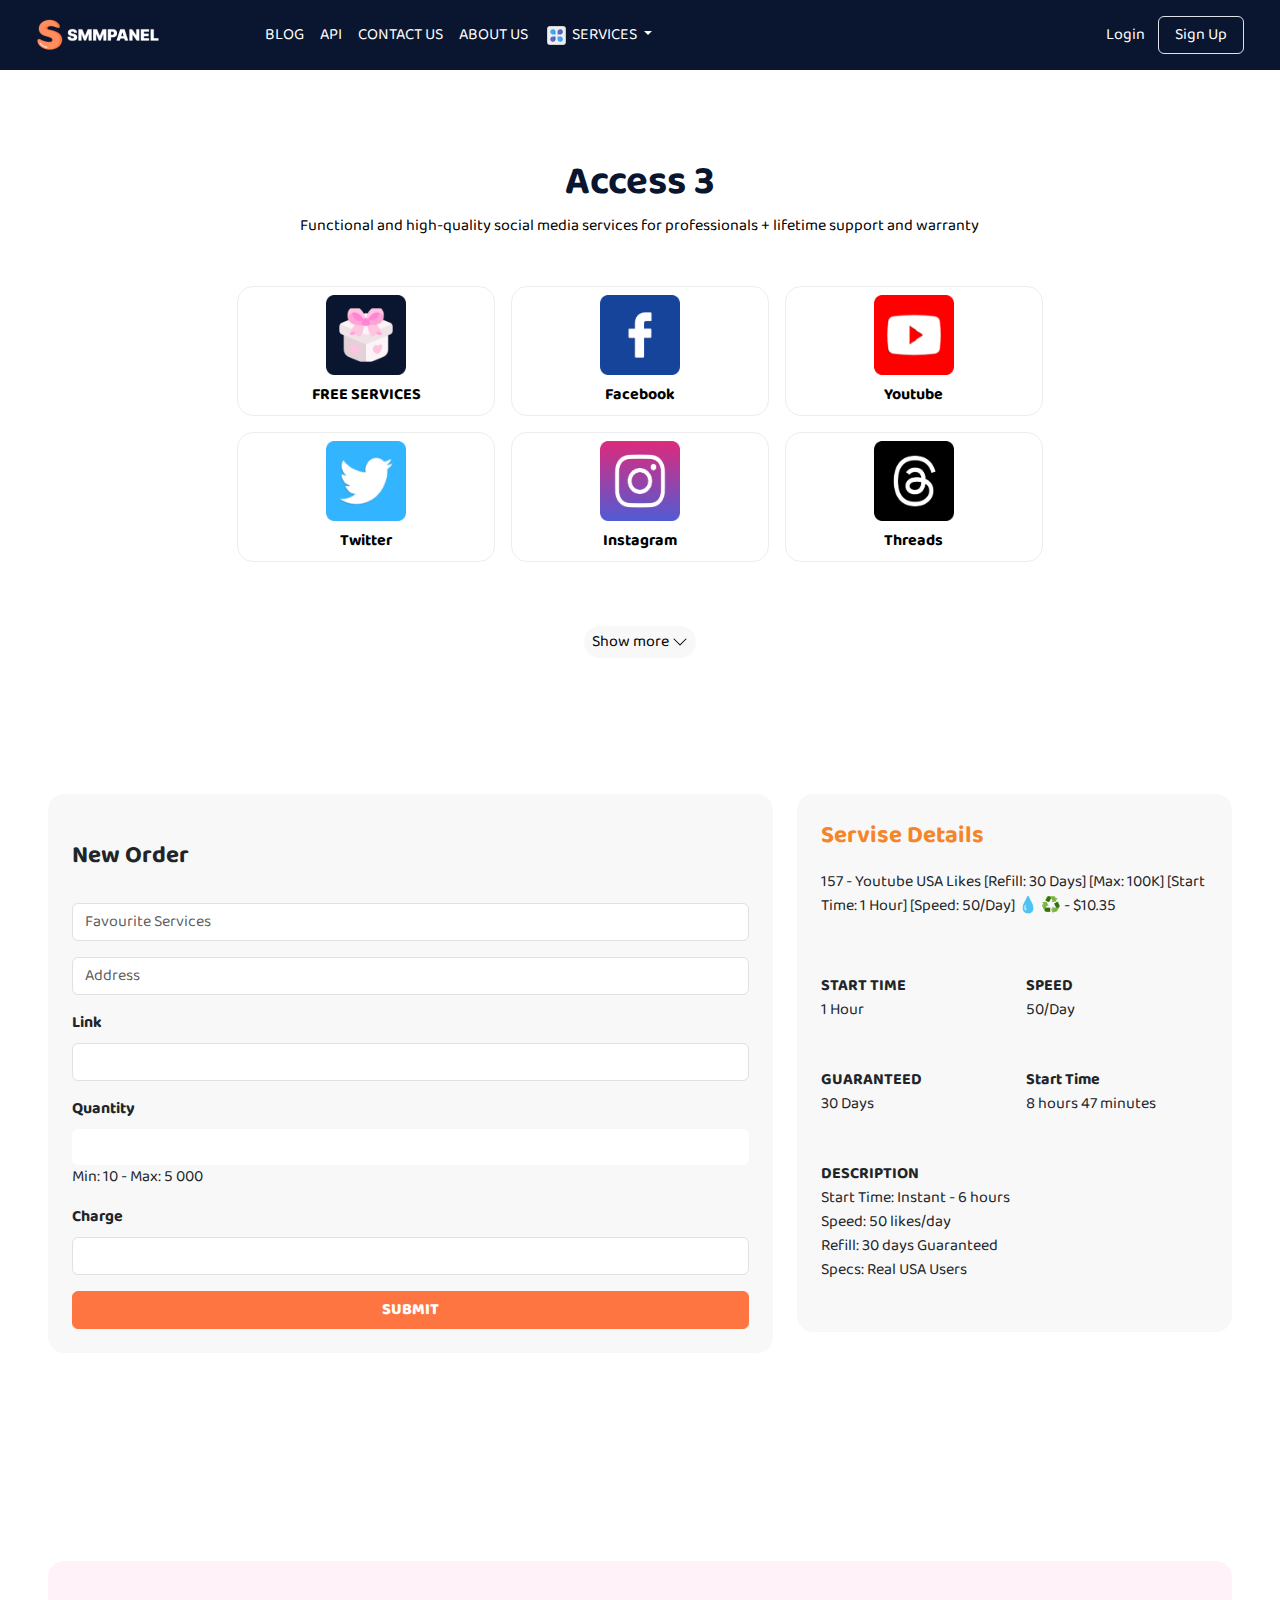
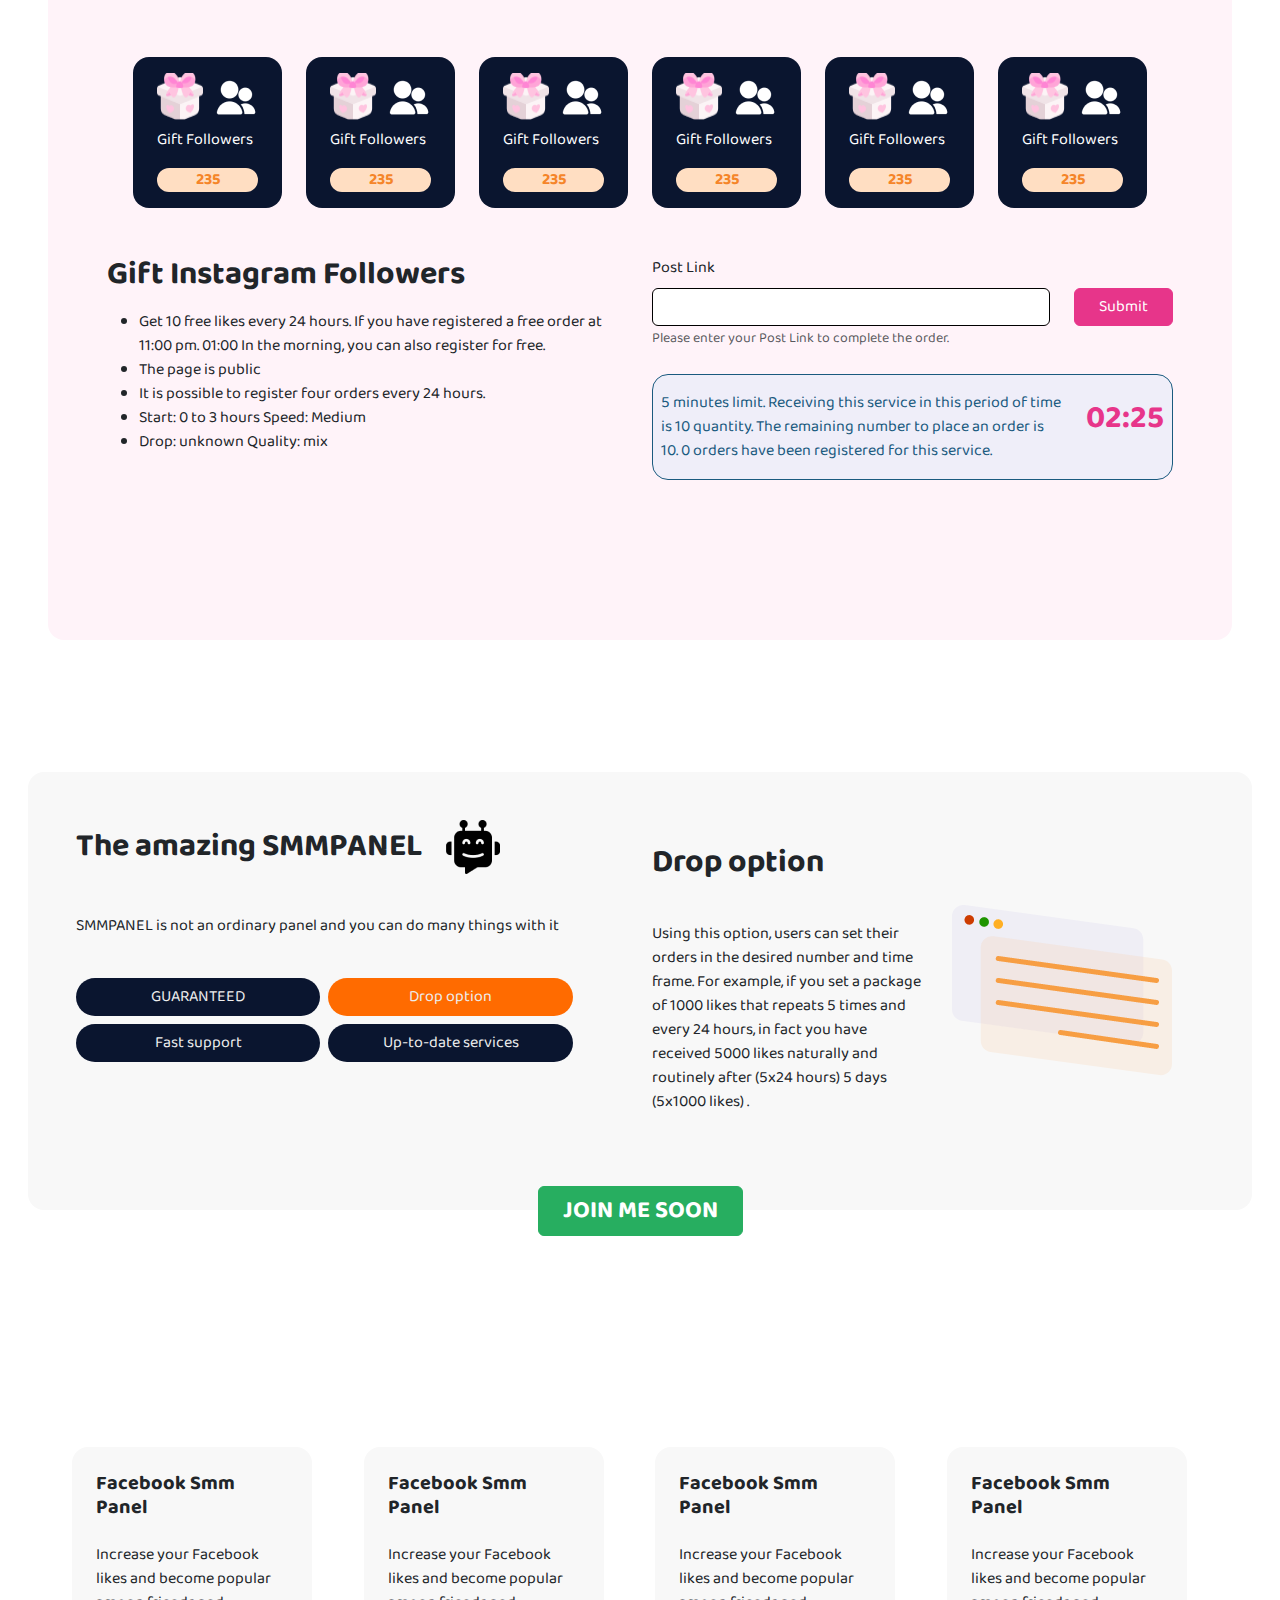
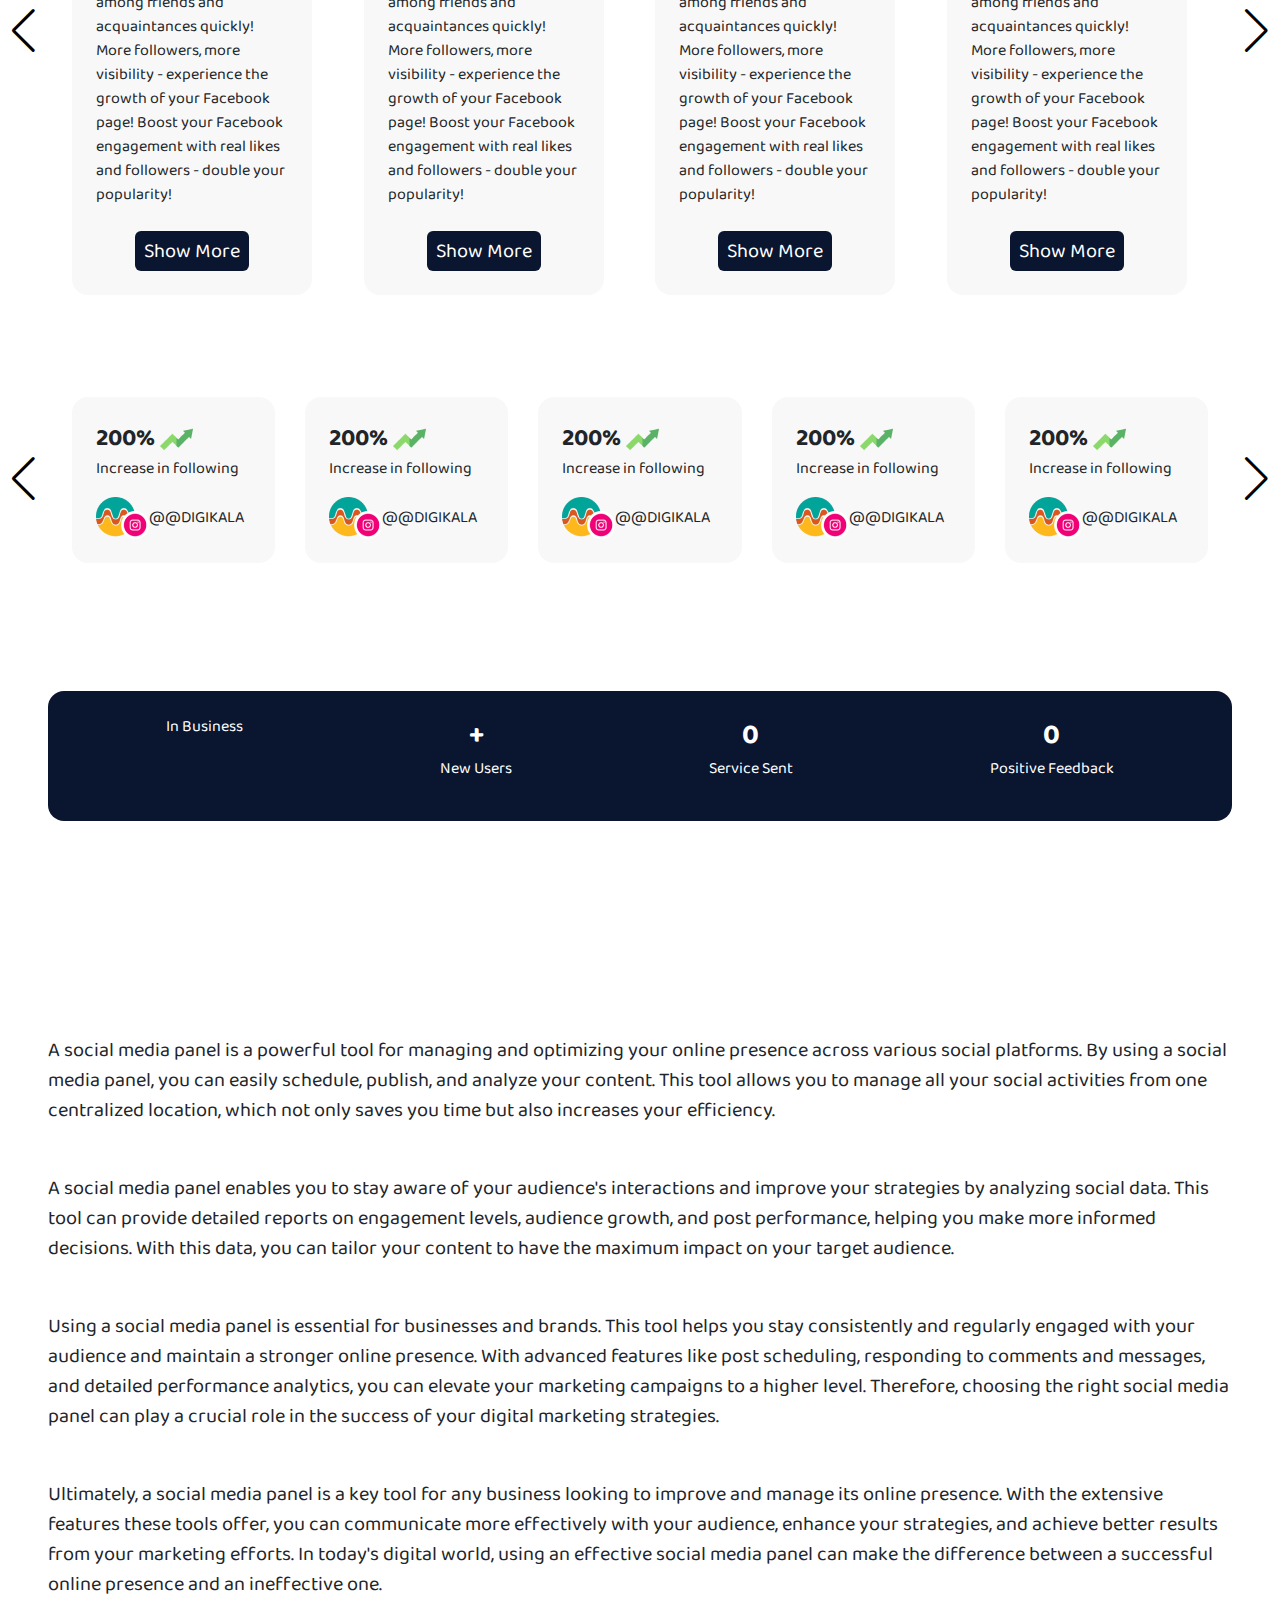
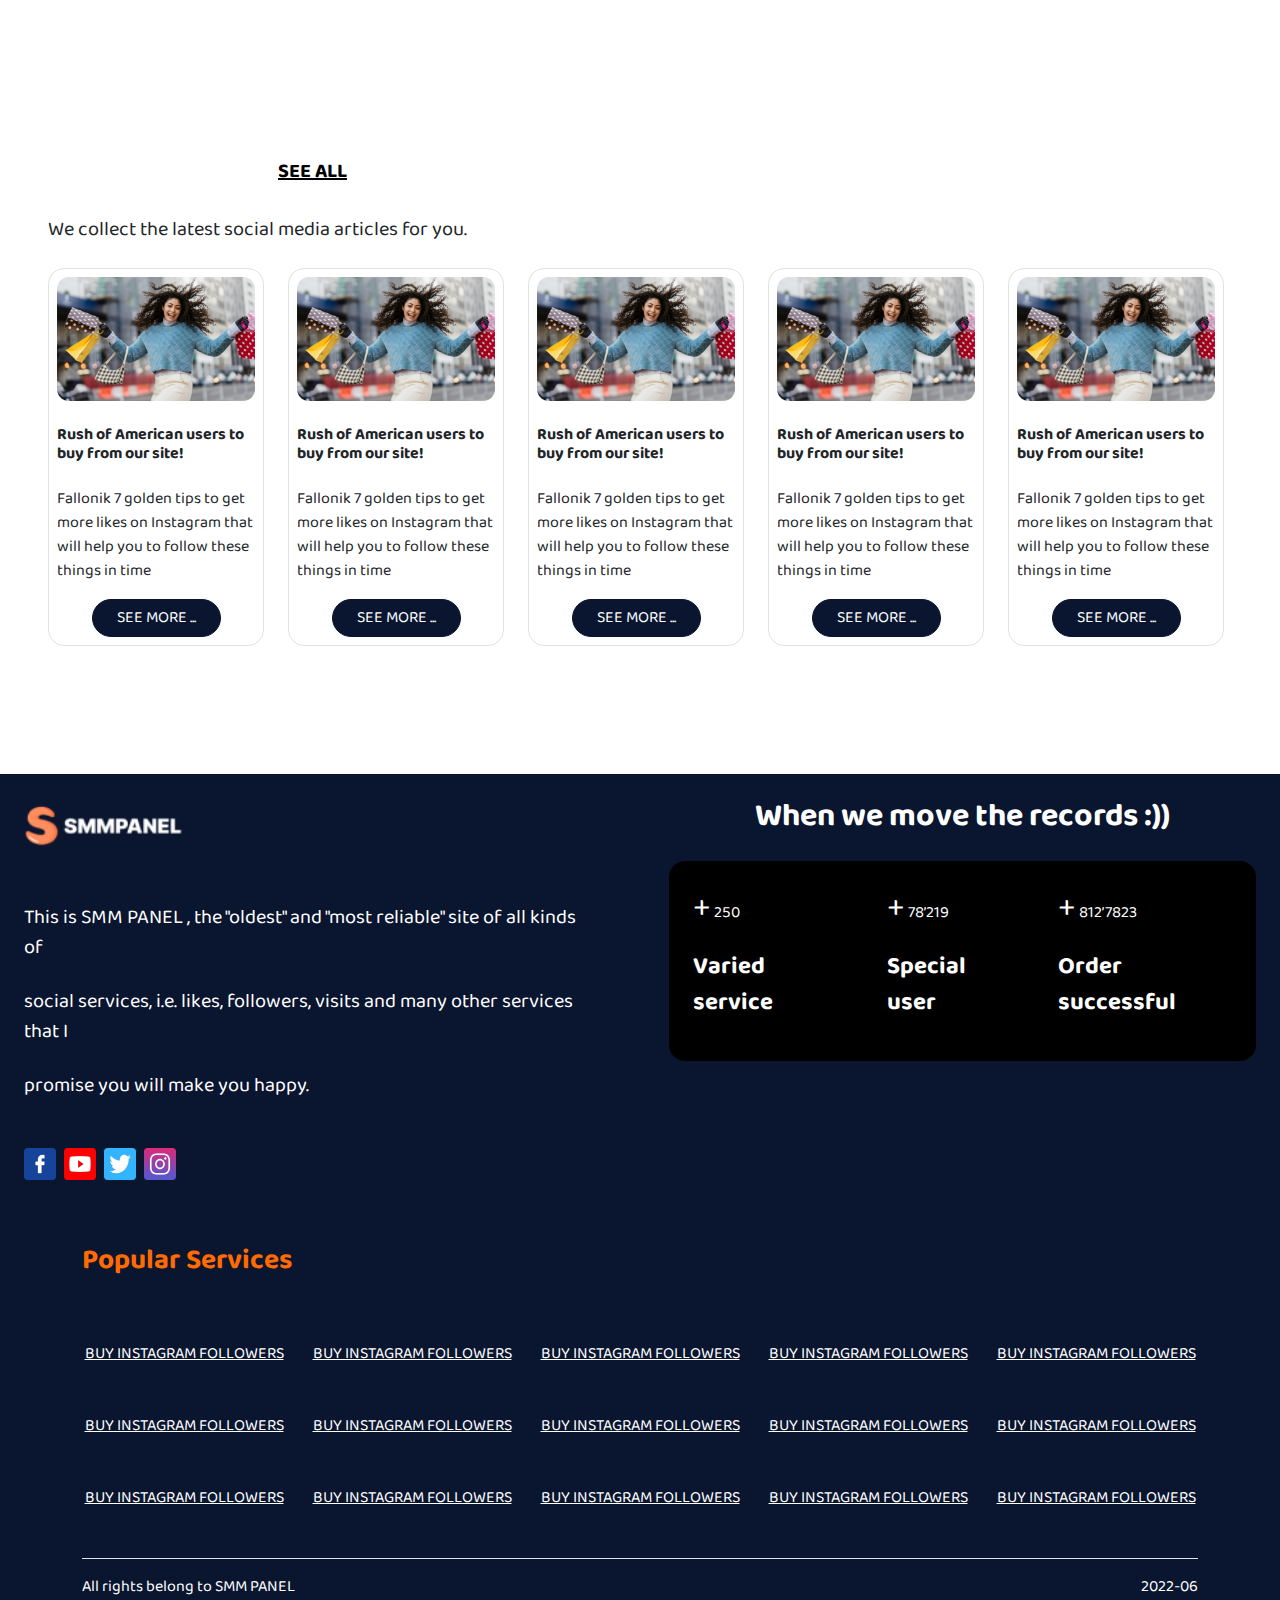
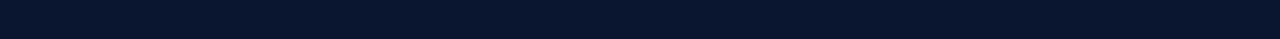
==== commit 6e25a08c: "gift updated" ====
--- a/index.html
+++ b/index.html
@@ -551,7 +551,7 @@
             <img src="./assets/gifts.png" alt=""> GET FREE SERVICES
          </h1>
          <div class="gifts-div rounded-4 p-4 mt-4 d-flex justify-content-center align-items-md-center flex-column">
-            <div class="gifts-box-container d-flex justify-content-center gap-8 my-4 p-4 rounded-4 overflow-x-auto w-100">
+            <div class="gifts-box-container d-flex justify-content-center gap-4 my-4 p-4 rounded-4 overflow-x-auto w-100">
             </div>
             <div class="d-flex flex-column flex-md-row justify-content-center gap-4 w-70 w-sm-100">
                <div class="w-50 w-sm-100">
--- a/CSS/style.css
+++ b/CSS/style.css
@@ -521,7 +521,9 @@
   font-weight: bold;
   font-size: 18px;
 }
-
+.social-icons-container p {
+  margin: 0 !important;
+}
 .faq-section .accordion-button::after {
   content: "+" !important;
   font-weight: bold;
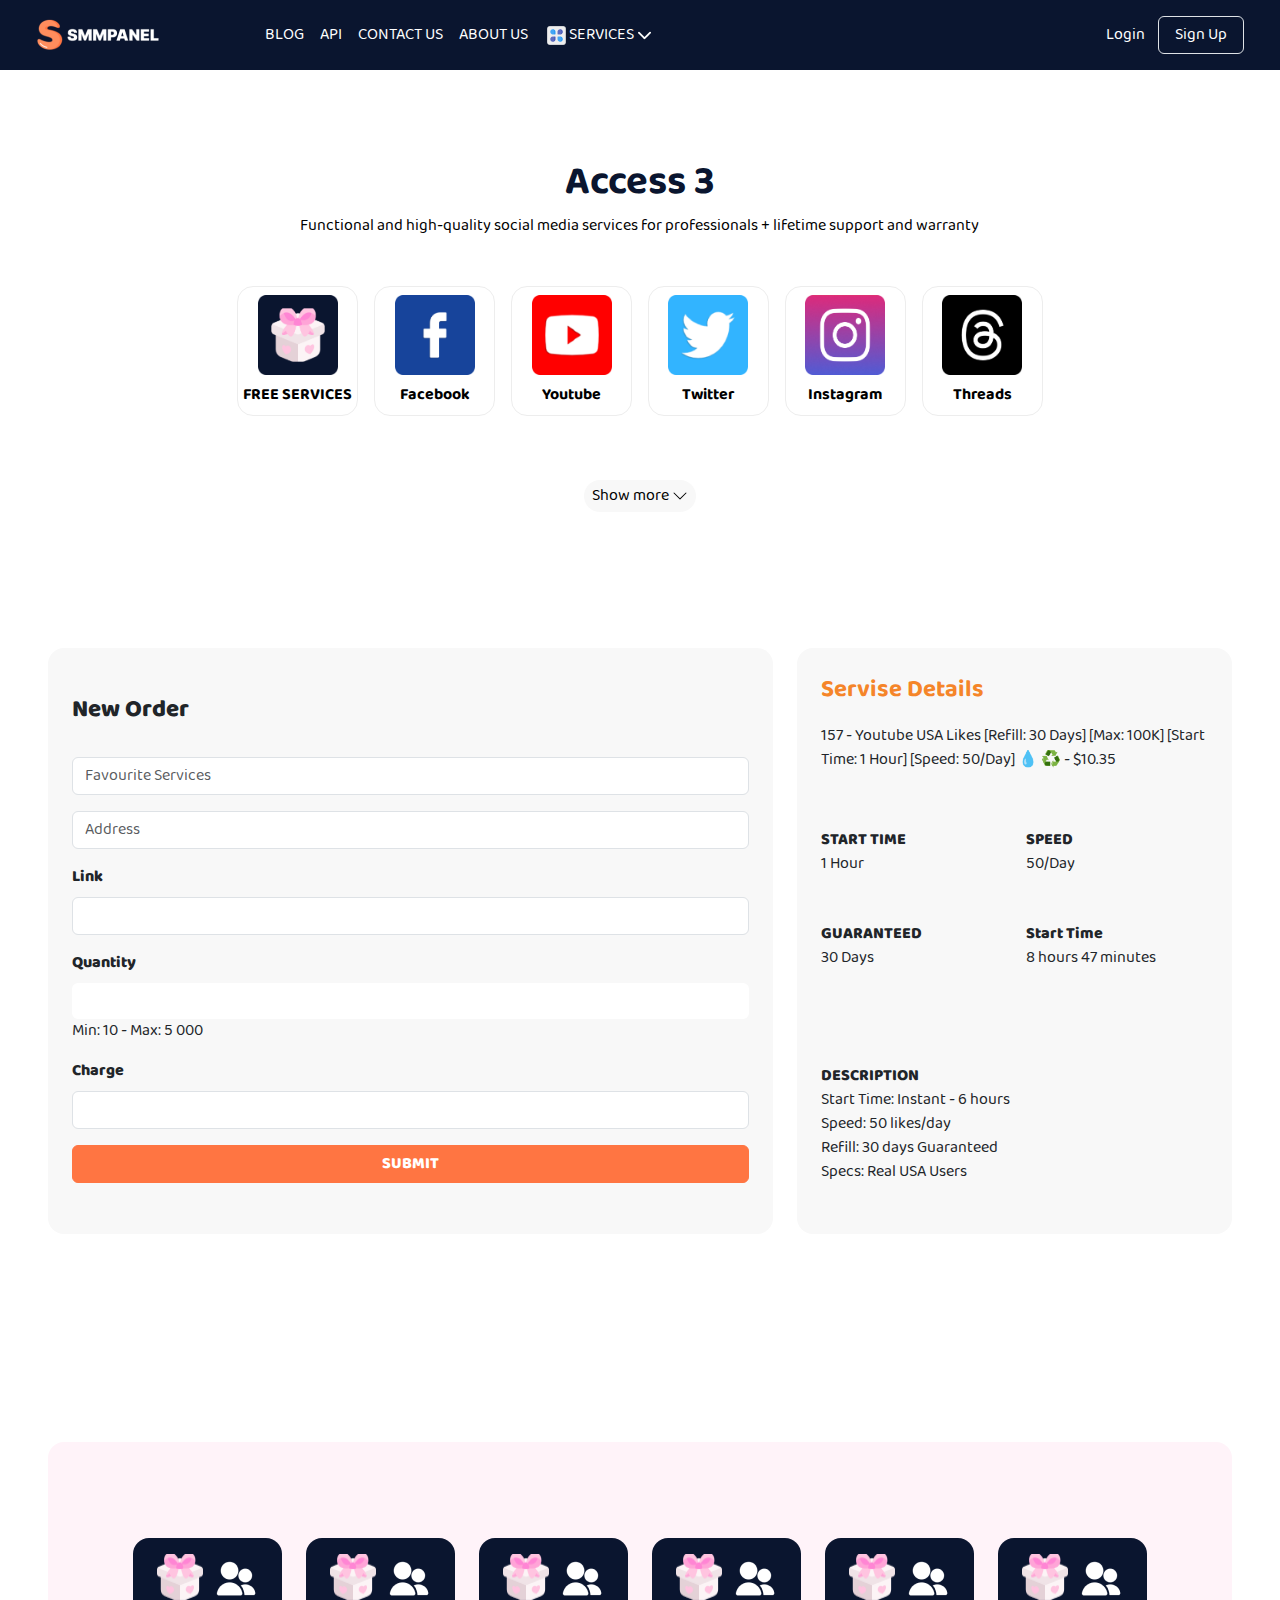
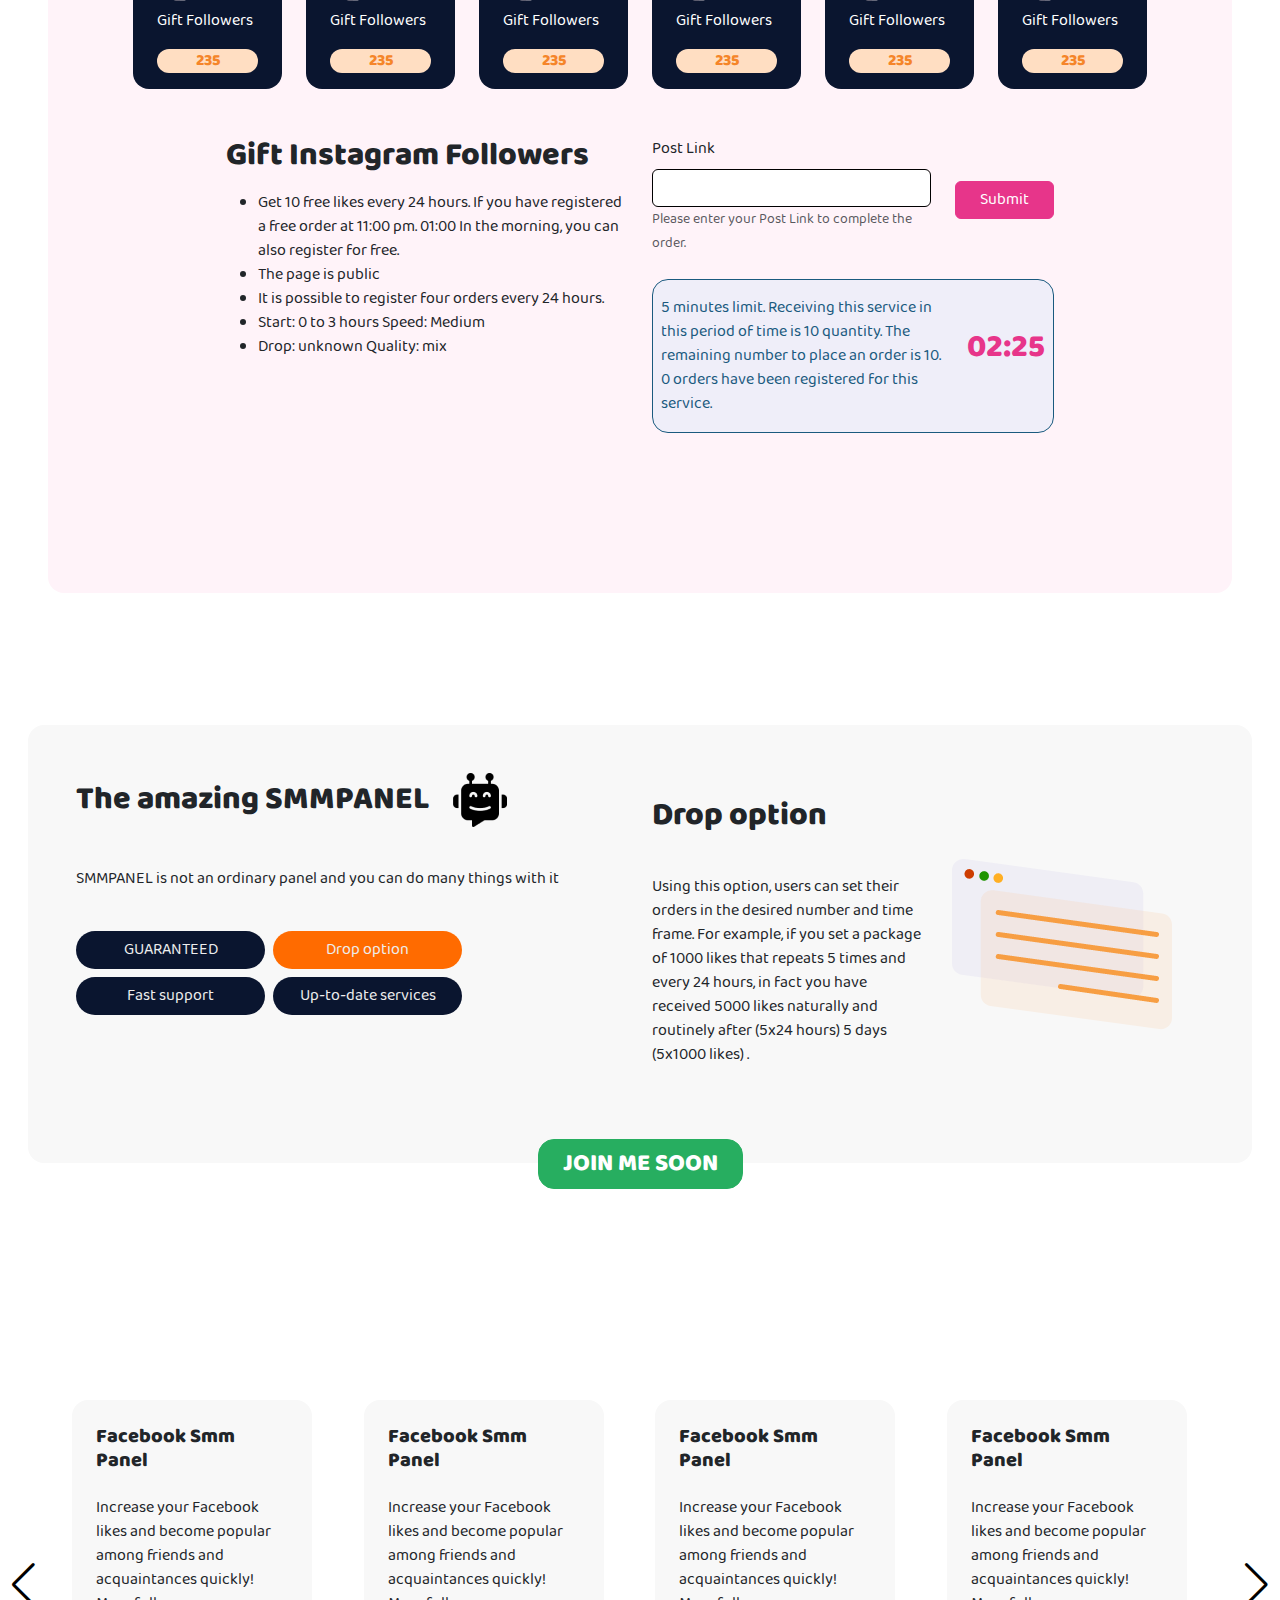
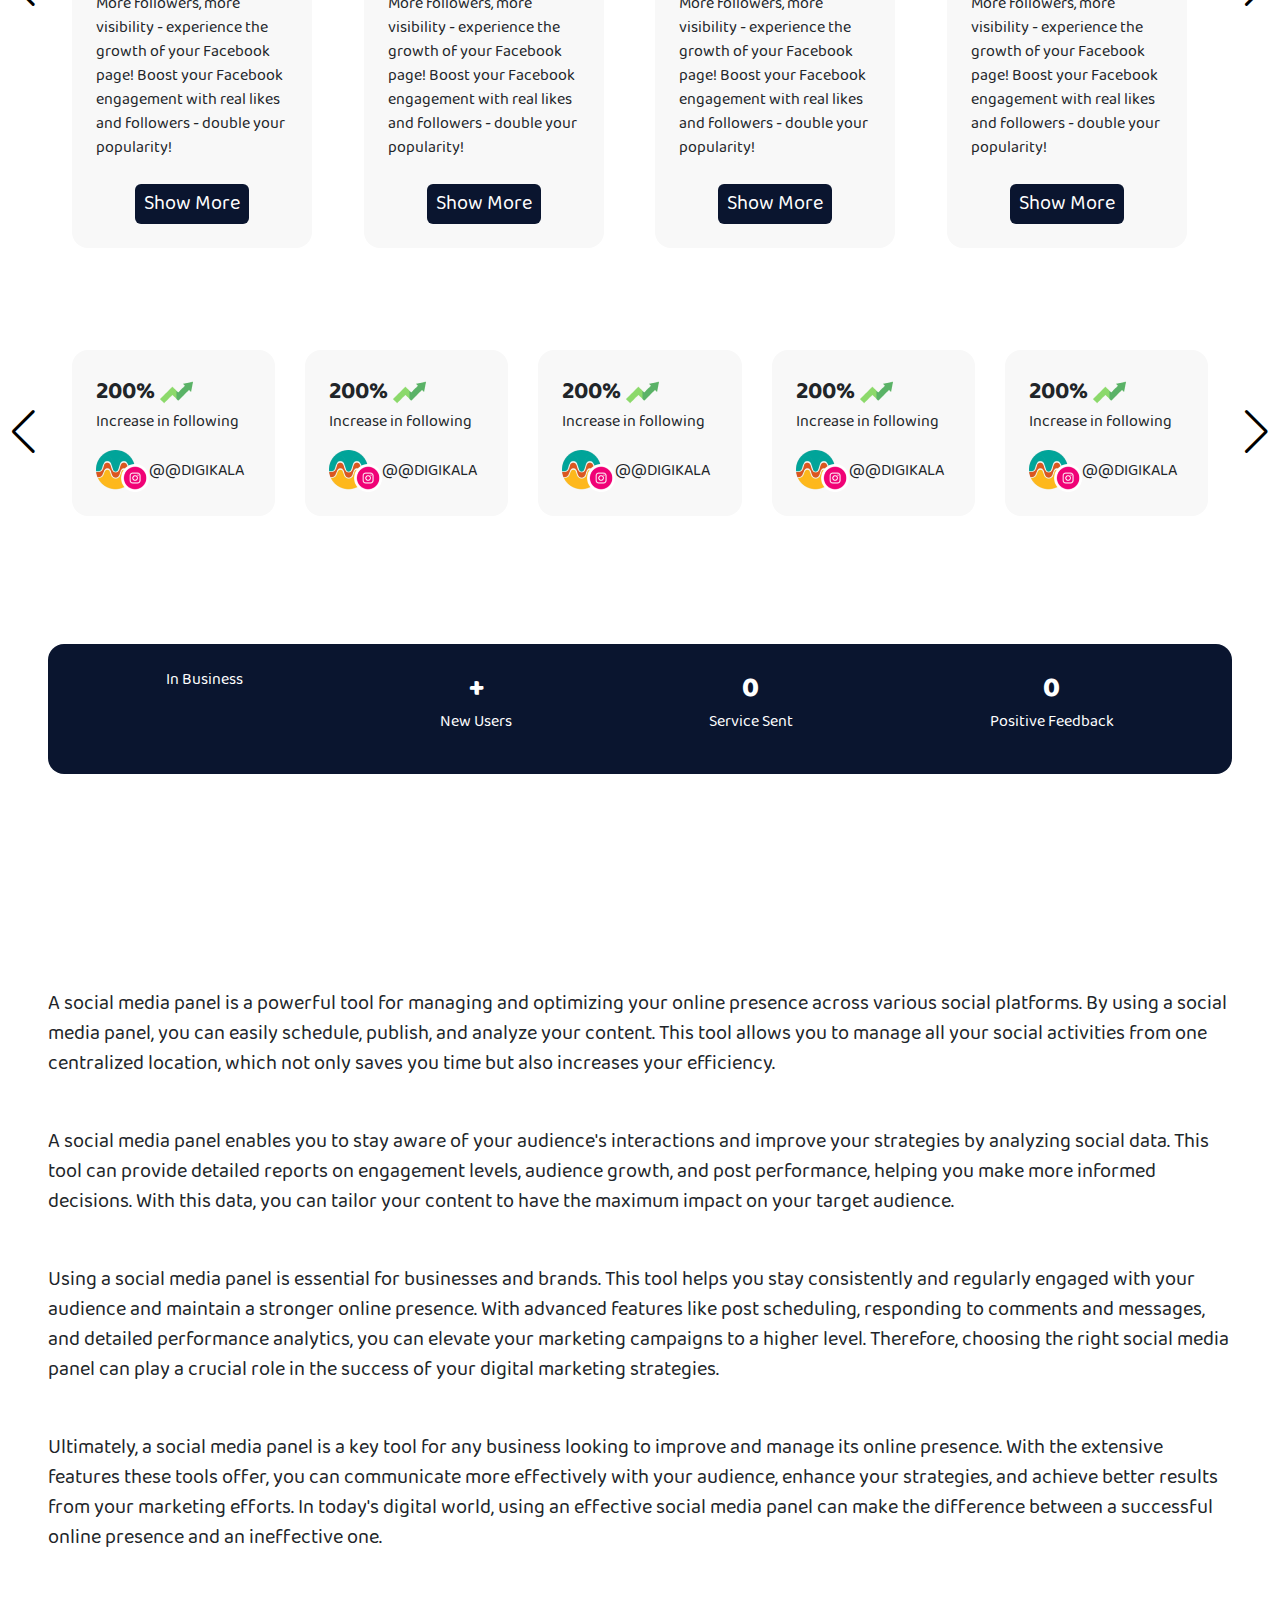
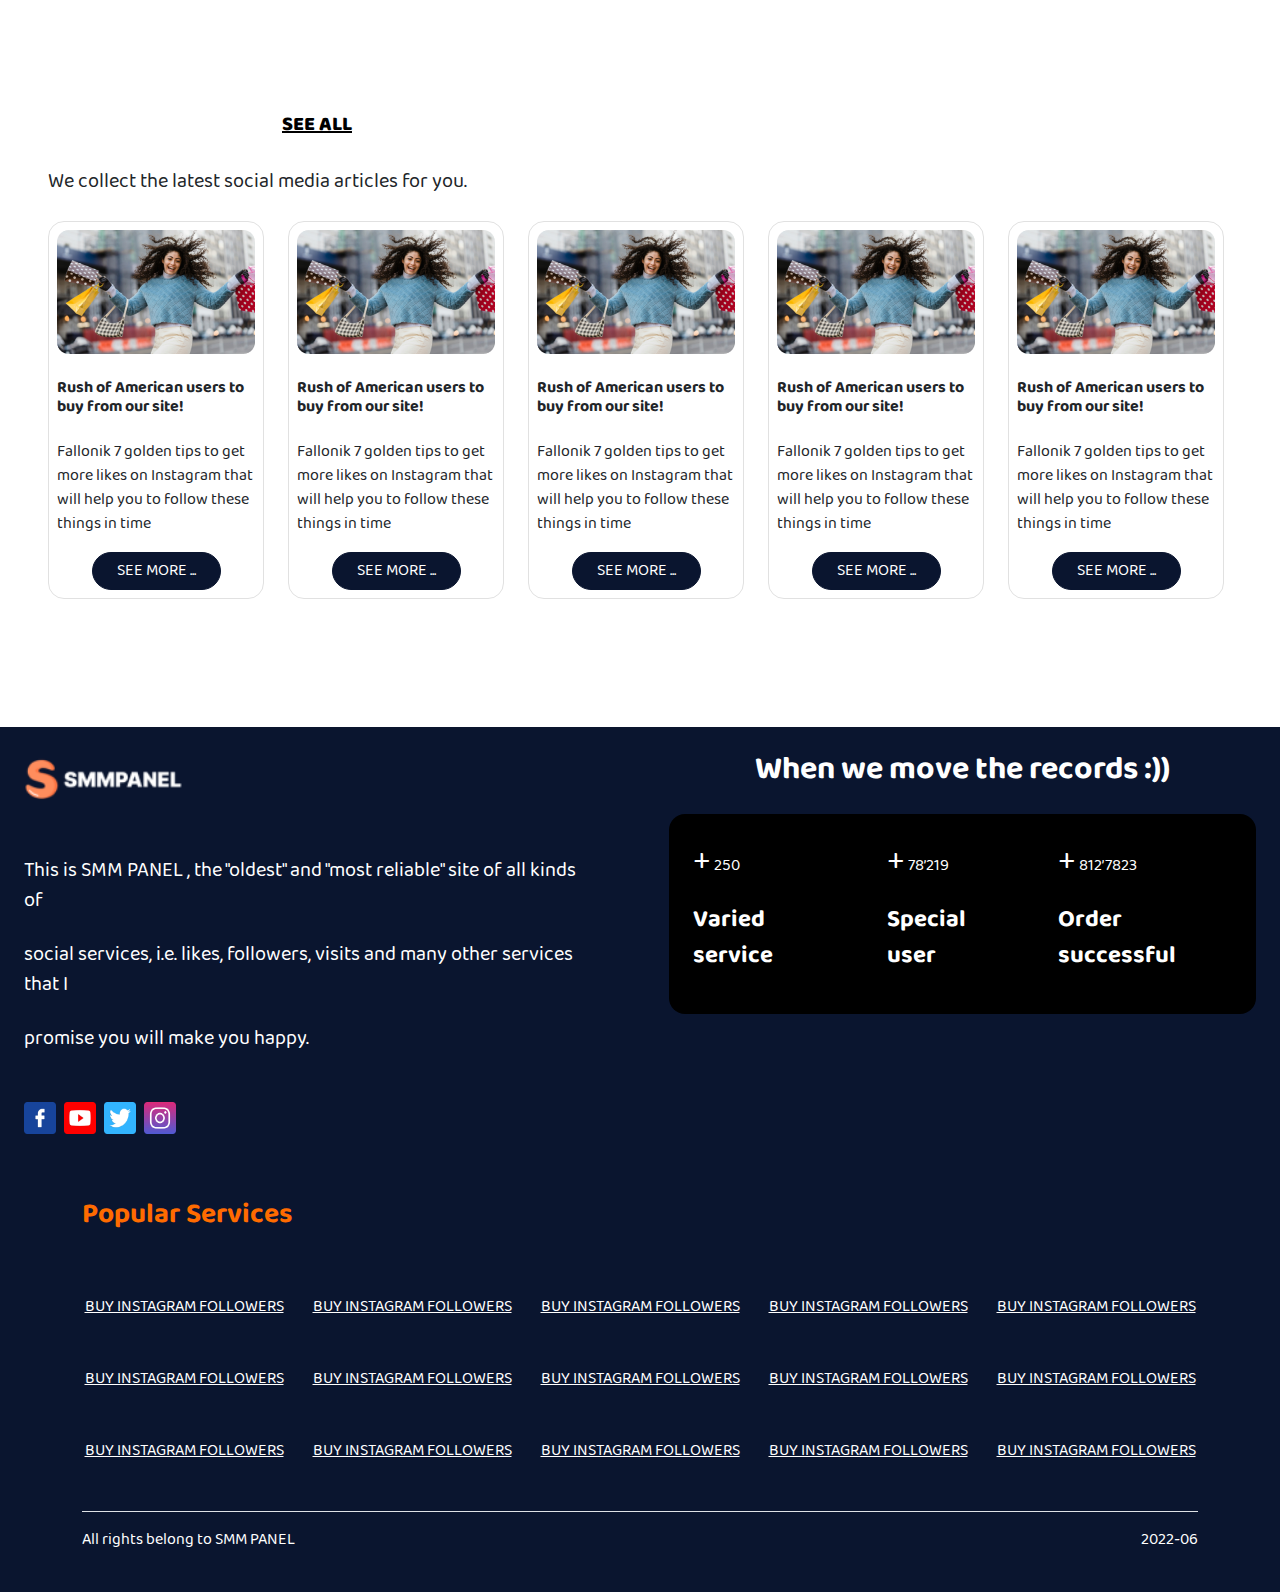
==== commit 1b9dd18a: "latest" ====
--- a/index.html
+++ b/index.html
@@ -7,7 +7,10 @@
          integrity="sha384-QWTKZyjpPEjISv5WaRU9OFeRpok6YctnYmDr5pNlyT2bRjXh0JMhjY6hW+ALEwIH" crossorigin="anonymous" />
       <link rel="stylesheet" href="https://unpkg.com/swiper/swiper-bundle.min.css">
       <link href="https://unpkg.com/aos@2.3.1/dist/aos.css" rel="stylesheet">
-      <link href="https://fonts.googleapis.com/css2?family=Baloo+2:wght@400;600&display=swap" rel="stylesheet" />
+     <head>
+  <link href="https://fonts.googleapis.com/css2?family=Baloo+2:wght@400;600;700;800;900&display=swap" rel="stylesheet" />
+</head>
+
       <link rel="stylesheet" href="./CSS/style.css" />
       <title>SMM PANEL</title>
       <style></style>
@@ -234,11 +237,11 @@
                      <a class="nav-link text-white fs-6" href="aboutus.html">ABOUT US</a>
                   </li>
                   <li class="nav-item dropdown d-none d-lg-block">
-                     <a class="nav-link text-white fs-6 dropdown-toggle" href="#" id="navbarDropdown" role="button"
+                     <a class="nav-link text-white fs-6 dropdown-toggle align-items-center d-flex" href="#" id="navbarDropdown" role="button"
                         data-bs-toggle="dropdown" aria-expanded="false">
                         <img src="./assets/servicelogo.png" alt="Service Logo" />
                         SERVICES
-                        <!-- <img src="./assets/dropdown-arrow.png" class="dropdown-arrow" /> -->
+                        <img class="ms-1" src="./assets/arrow-down.png" class="dropdown-arrow" />
                      </a>
                      <ul class="dropdown-menu menu-list p-0" aria-labelledby="navbarDropdown">
                         <div class="d-flex w-nav gap-4 px-4 bg-blue-custom">
@@ -528,7 +531,7 @@
                      <p class="details-title">GUARANTEED</p>
                      <p>30 Days</p>
                   </div>
-                  <div class="col-md-6 details-content">
+                  <div class="col-md-6 details-content pb-5">
                      <p class="details-title">Start Time</p>
                      <p>8 hours 47 minutes</p>
                   </div>
@@ -585,7 +588,7 @@
          </div>
       </section>
       <section class="my-4  p-lg-1 p-3 p-md-4 smmpanel-section">
-         <div class="p-md-5 p-2 mb-4 d-flex justify-content-center flex-column flex-lg-row gap-4 drop-section mx-md-4 rounded-4">
+         <div class="p-md-5 p-3 mb-4 d-flex justify-content-center flex-column flex-lg-row gap-4 drop-section mx-md-4 rounded-4">
             <div class="w-50 w-sm-100">
                <div class="d-flex flex-column-reverse flex-md-row gap-4 align-items-center">
                   <h2 class="fw-bolder mb-0">
--- a/CSS/style.css
+++ b/CSS/style.css
@@ -16,7 +16,14 @@
   --faq: #f9f9f9;
   --border-bottom: #dddddd;
 }
-
+@font-face {
+  font-family: "Baloo 2";
+  src: url(../assets/Baloo2-Regular.ttf);
+}
+
+.fw-bolder {
+  font-weight: 900 !important;
+}
 body {
   font-family: "Baloo 2";
 }
@@ -29,6 +36,10 @@
   padding: 1rem;
   background-color: var(--blue-bg-color);
 }
+
+.dropdown-toggle::after {
+  display: none;
+}
 .bg-blue-custom {
   background-color: var(--blue-bg-color);
   border: 0 0 0 1rem;
@@ -41,11 +52,12 @@
 }
 .menu-list {
   background-color: white;
-  left: -18rem !important;
+  left: -26rem !important;
+  top: 3.25rem !important;
   border-radius: 0 0 1rem 1rem !important;
 }
 .white-nav {
-  width: 500px;
+  width: 35rem;
   background-color: white;
   border-radius: 0 0 1rem 0;
 }
@@ -92,11 +104,6 @@
 
 .login:hover {
   border: 1px solid var(--color-white);
-}
-
-.nav-link:hover {
-  background-color: var(--color-white) !important;
-  color: var(--blue-bg-color) !important;
 }
 
 .text-blue {
@@ -213,7 +220,7 @@
   margin-bottom: 20px;
 }
 .details-title {
-  font-weight: bolder;
+  font-weight: 900 !important;
   margin-top: 20px;
   margin-bottom: 0;
 }
@@ -296,6 +303,7 @@
 .join-me-soon {
   background-color: var(--join-soon);
   border: 1px solid var(--join-soon) !important;
+  border-radius: 1rem !important;
 }
 .join-me-soon:hover {
   background-color: transparent;
@@ -571,7 +579,7 @@
     height: 5rem !important;
   }
 }
-@media (max-width: 1281px) {
+@media (max-width: 1230px) {
   #socialContainer {
     grid-template-columns: repeat(3, 1fr) !important;
   }
@@ -625,6 +633,12 @@
   }
 }
 @media screen and (max-width: 481px) {
+  .join-me-soon {
+    padding: 1rem 1rem !important;
+  }
+  .gifts-box-container {
+    justify-content: start !important;
+  }
   .drop-heading {
     position: absolute;
     width: 100%;
@@ -730,7 +744,7 @@
 
 @media (max-width: 1025px) {
   .white-nav {
-    width: 450px !important;
+    width: 20rem !important;
   }
 
   .ab-one {
@@ -744,6 +758,12 @@
   }
 }
 @media (min-width: 992px) {
+  .menu-list {
+    background-color: white;
+    left: -26rem !important;
+    top: 3.25rem !important;
+    border-radius: 0 0 1rem 1rem !important;
+  }
   .gifts-div {
     padding: 3rem 0 10rem 0 !important;
   }
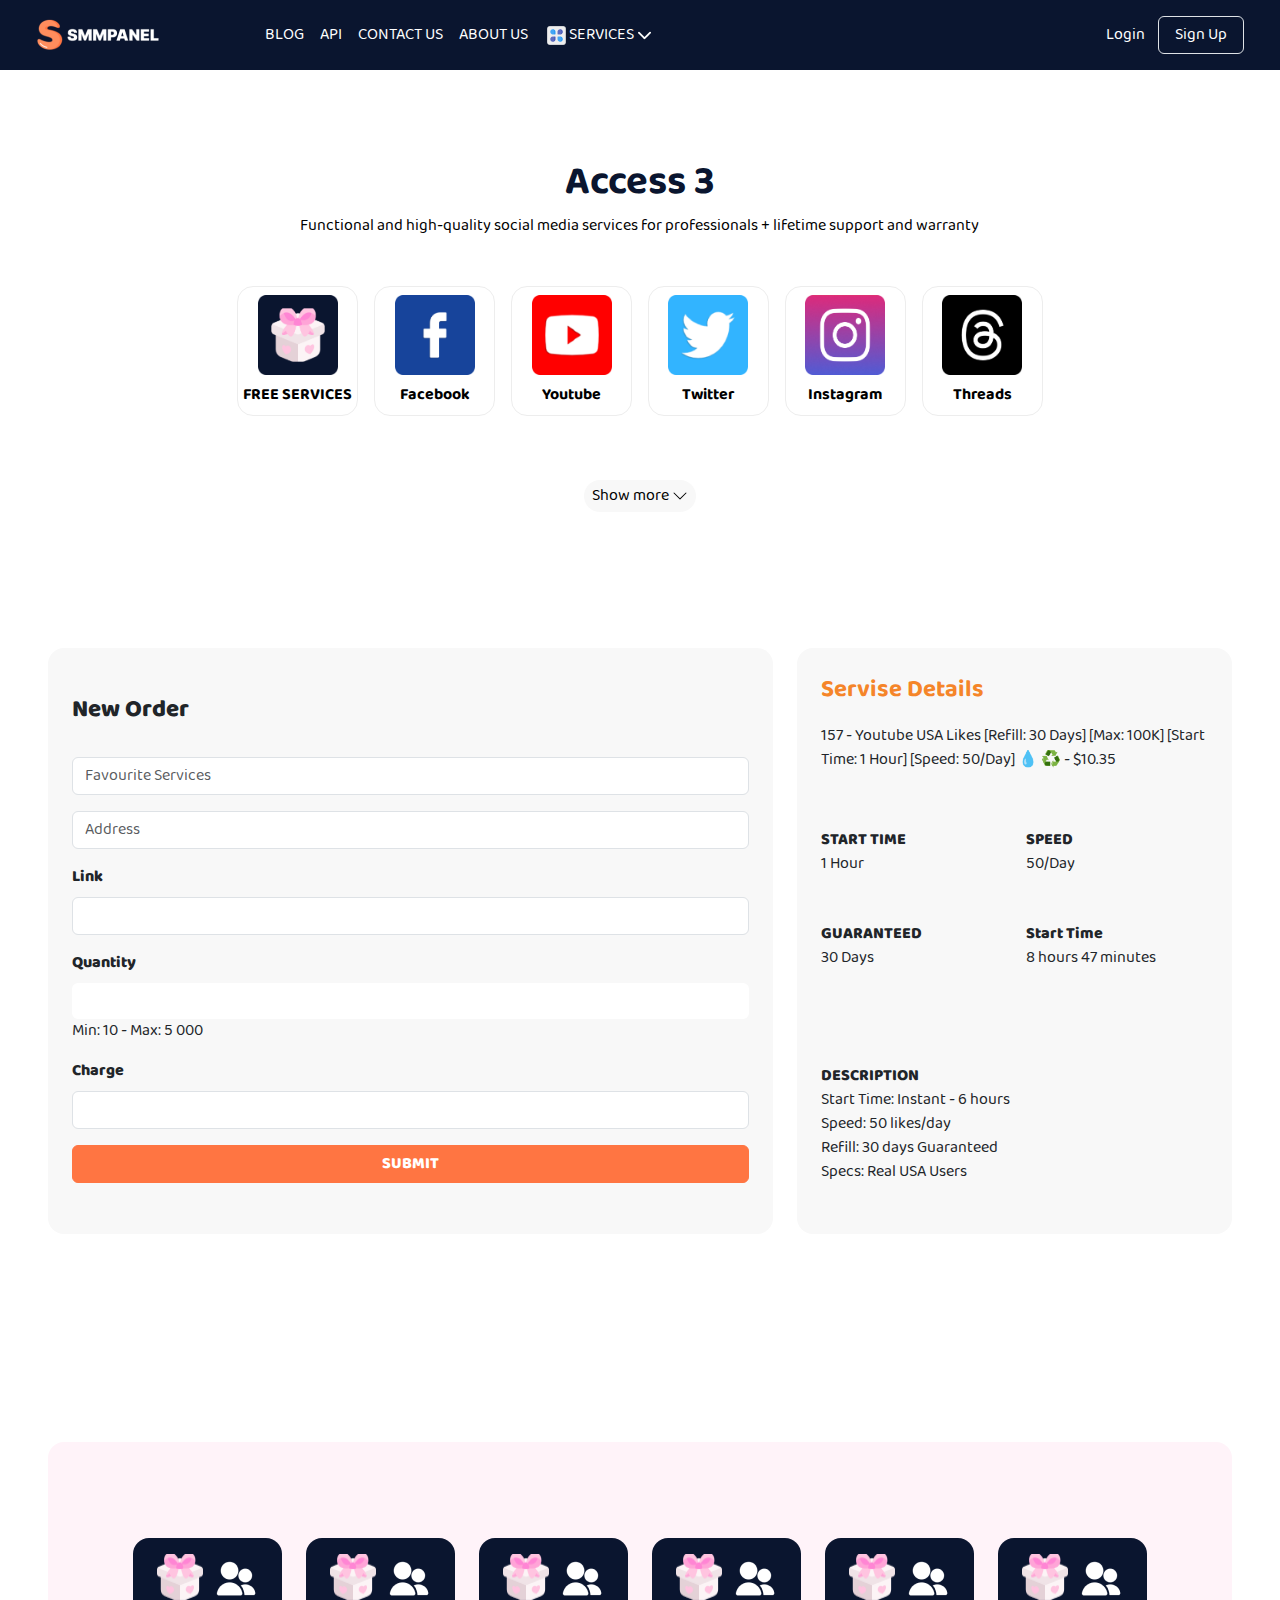
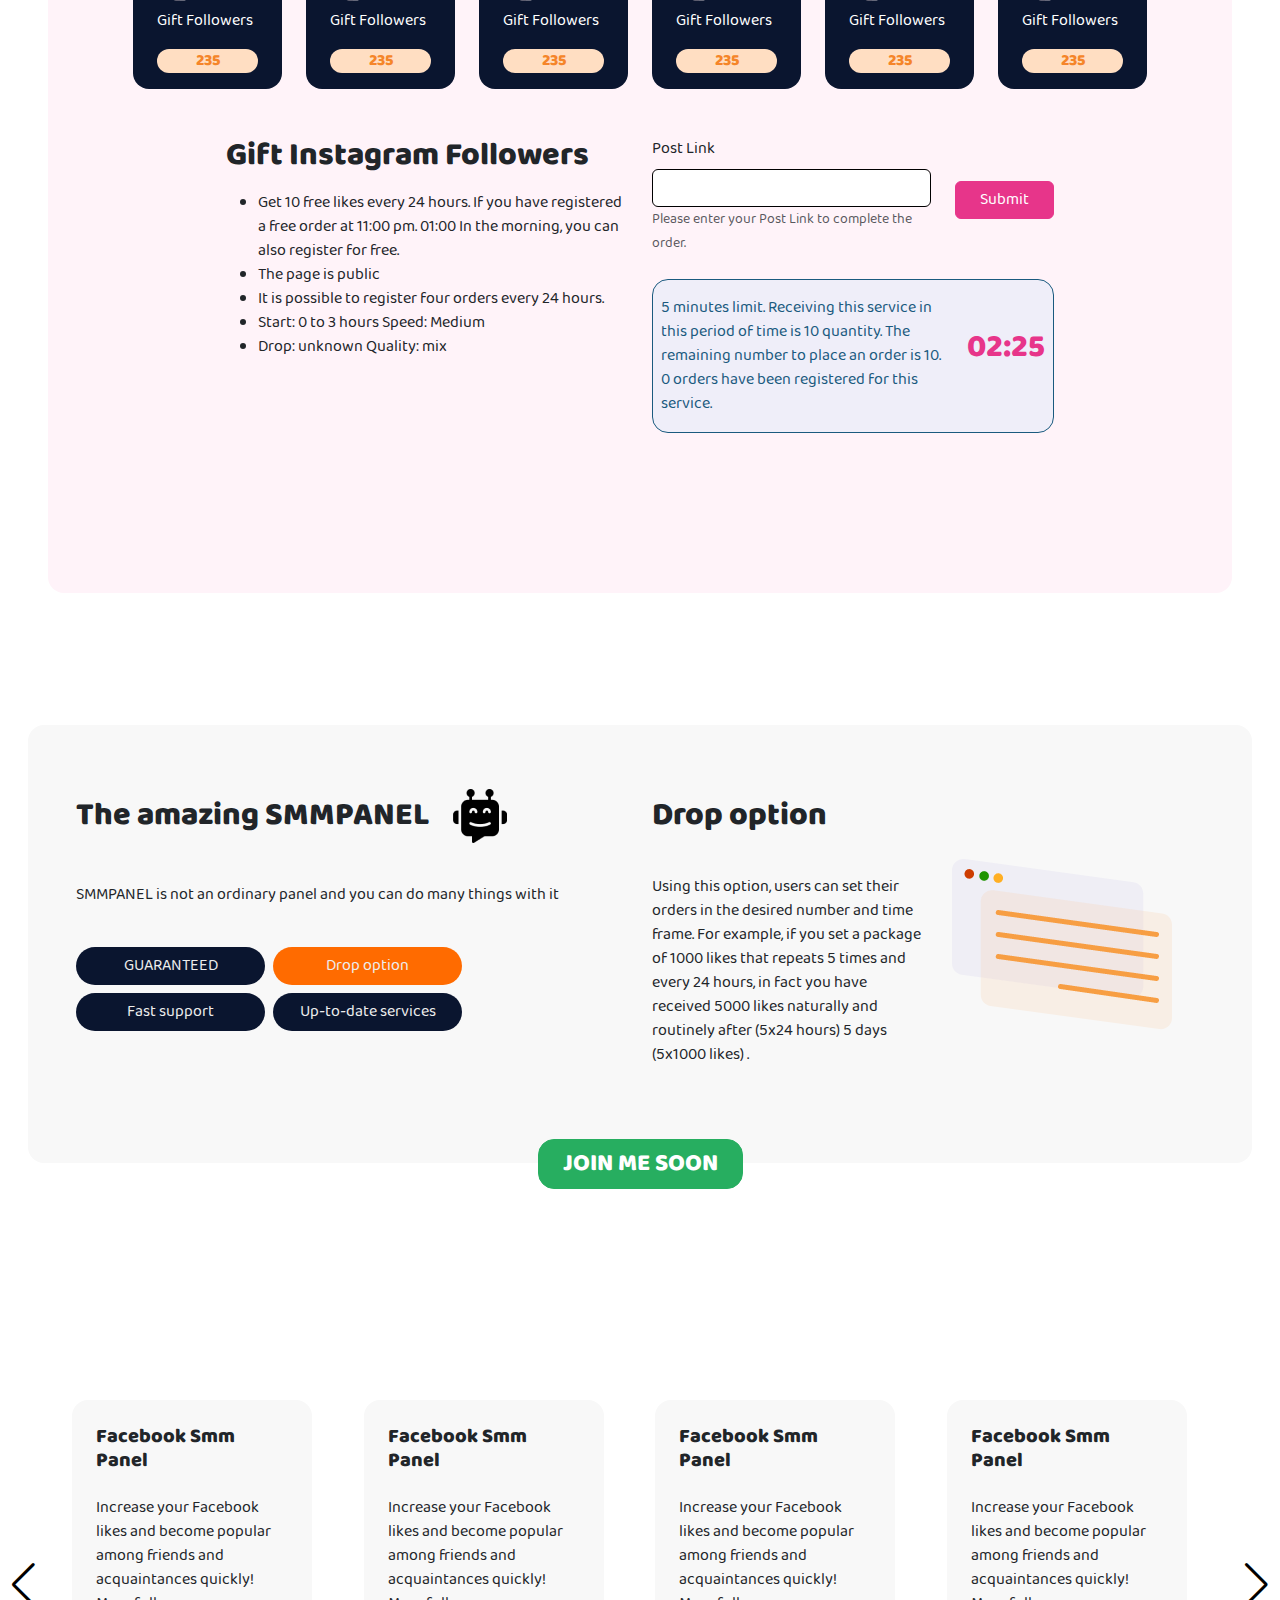
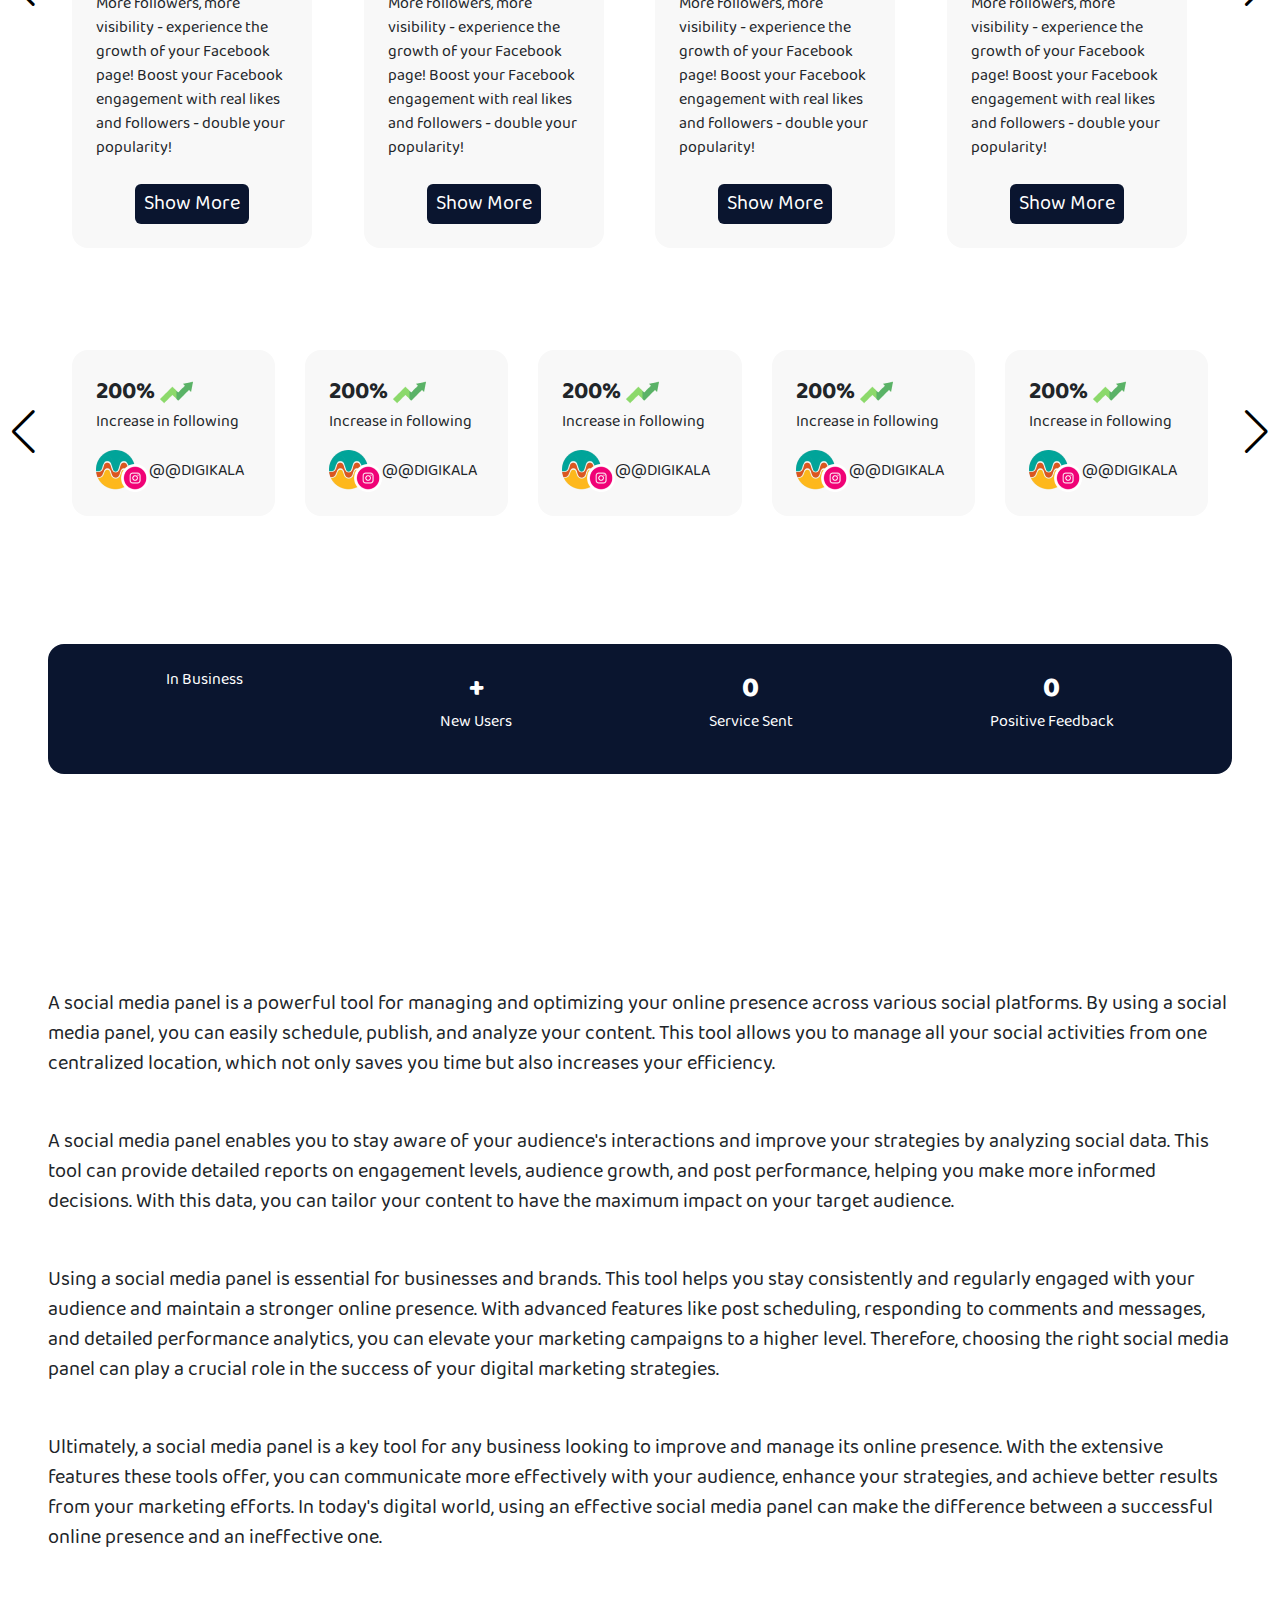
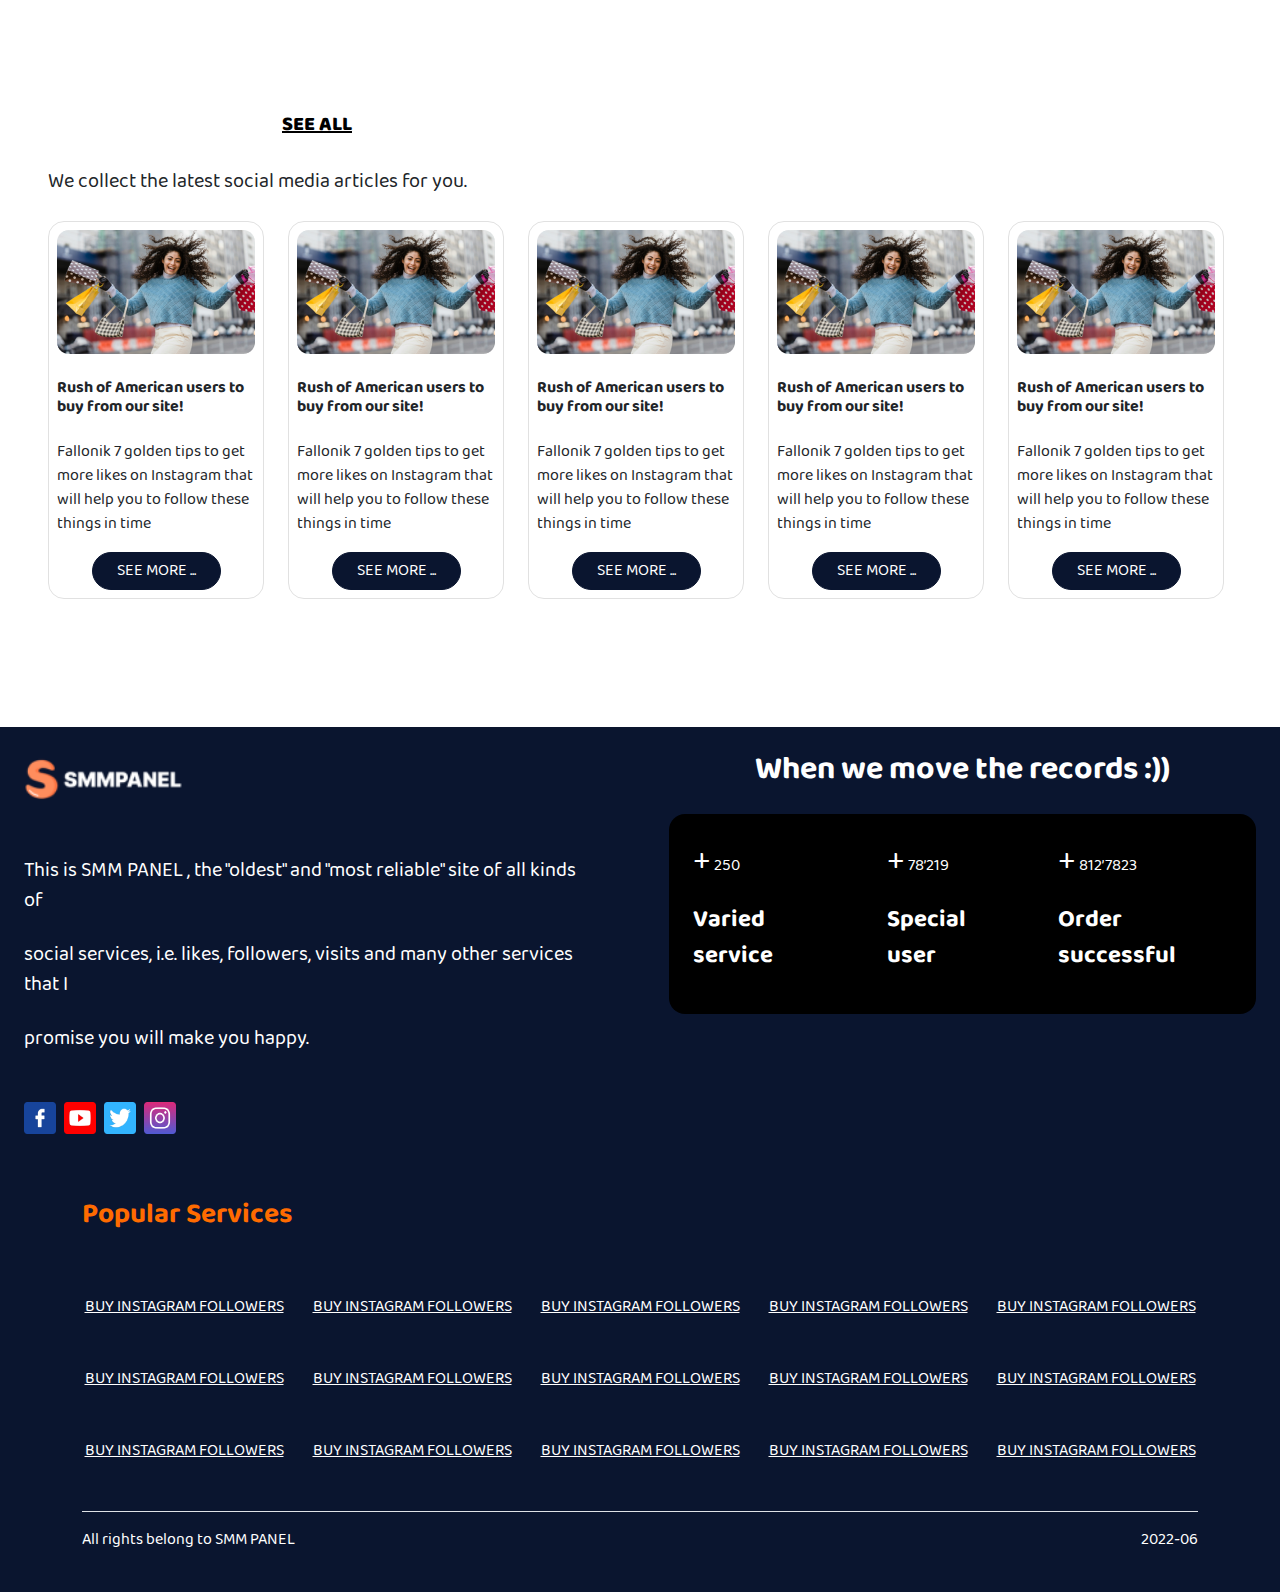
==== commit 23a4c76c: "latest" ====
--- a/index.html
+++ b/index.html
@@ -588,7 +588,7 @@
          </div>
       </section>
       <section class="my-4  p-lg-1 p-3 p-md-4 smmpanel-section">
-         <div class="p-md-5 p-3 mb-4 d-flex justify-content-center flex-column flex-lg-row gap-4 drop-section mx-md-4 rounded-4">
+         <div class="p-md-5 p-3 mb-4 d-flex justify-content-center align-items-lg-baseline flex-column flex-lg-row gap-4 drop-section mx-md-4 rounded-4">
             <div class="w-50 w-sm-100">
                <div class="d-flex flex-column-reverse flex-md-row gap-4 align-items-center">
                   <h2 class="fw-bolder mb-0">
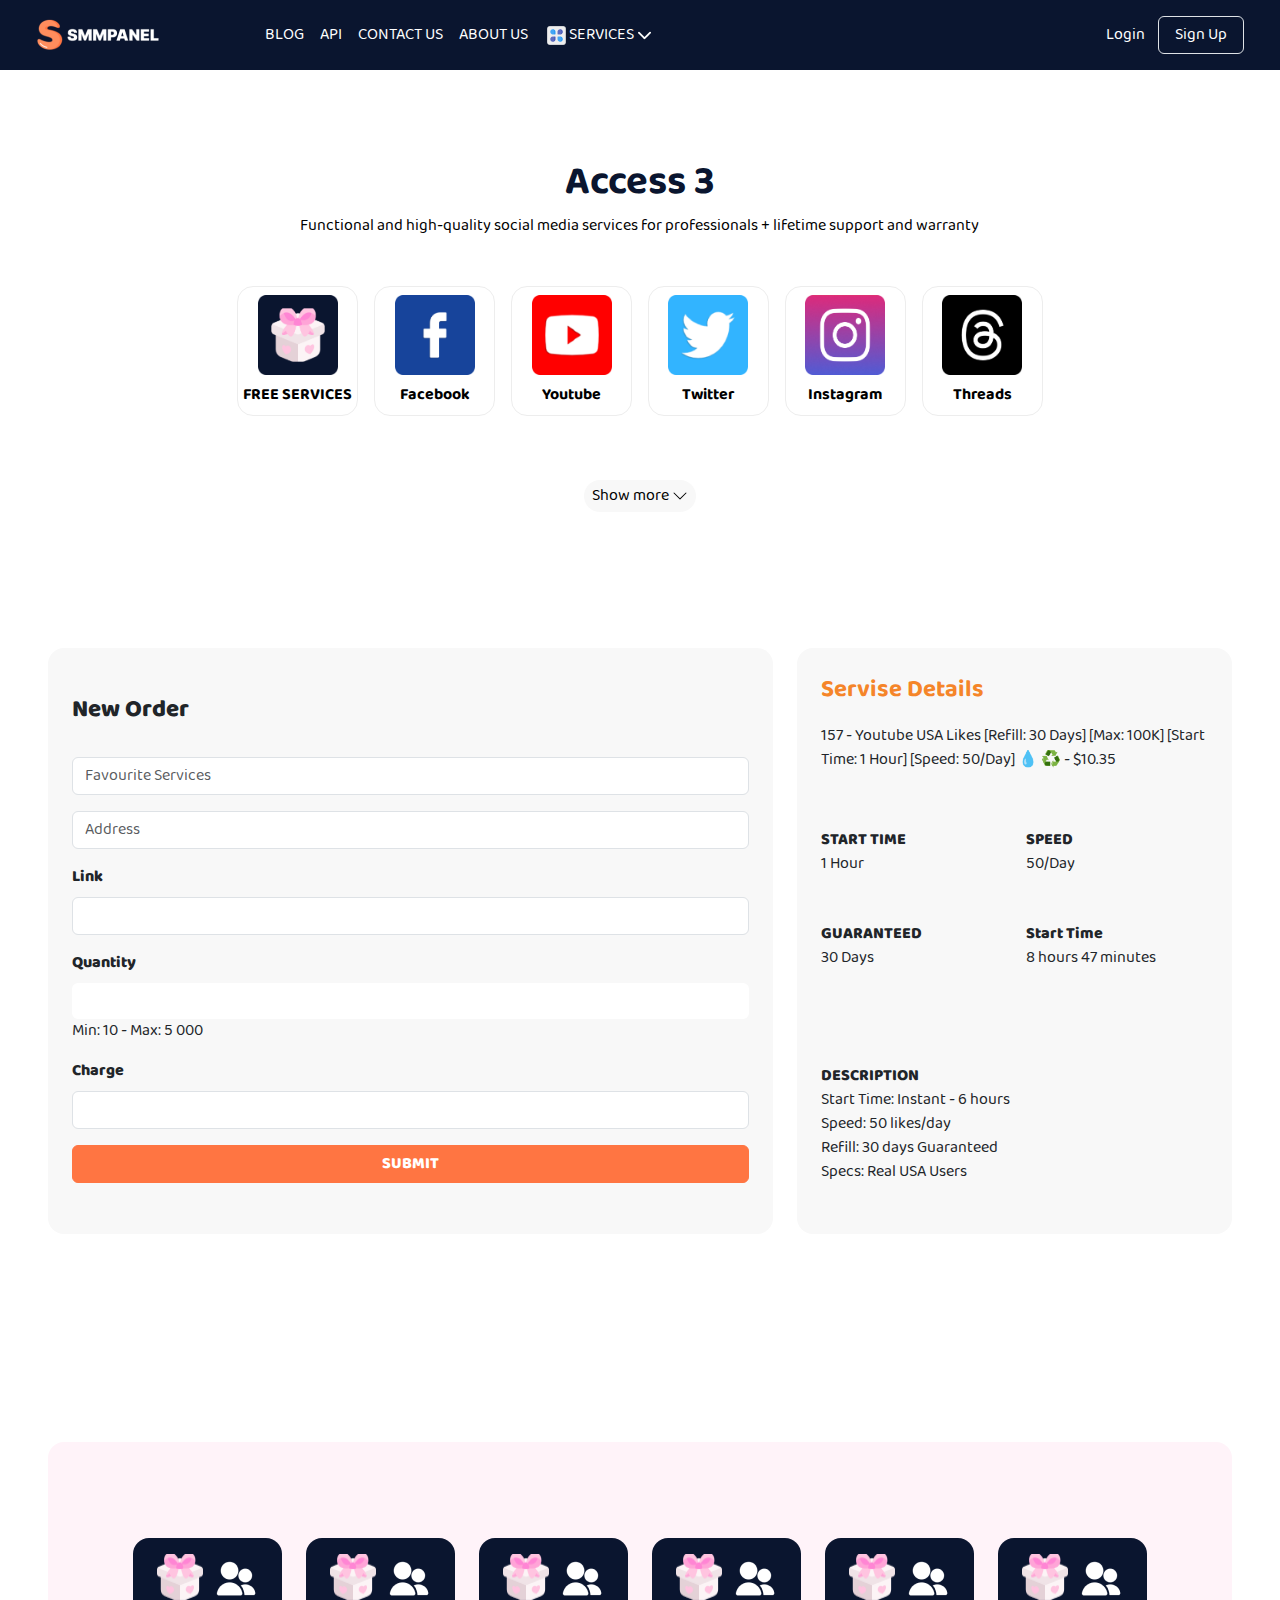
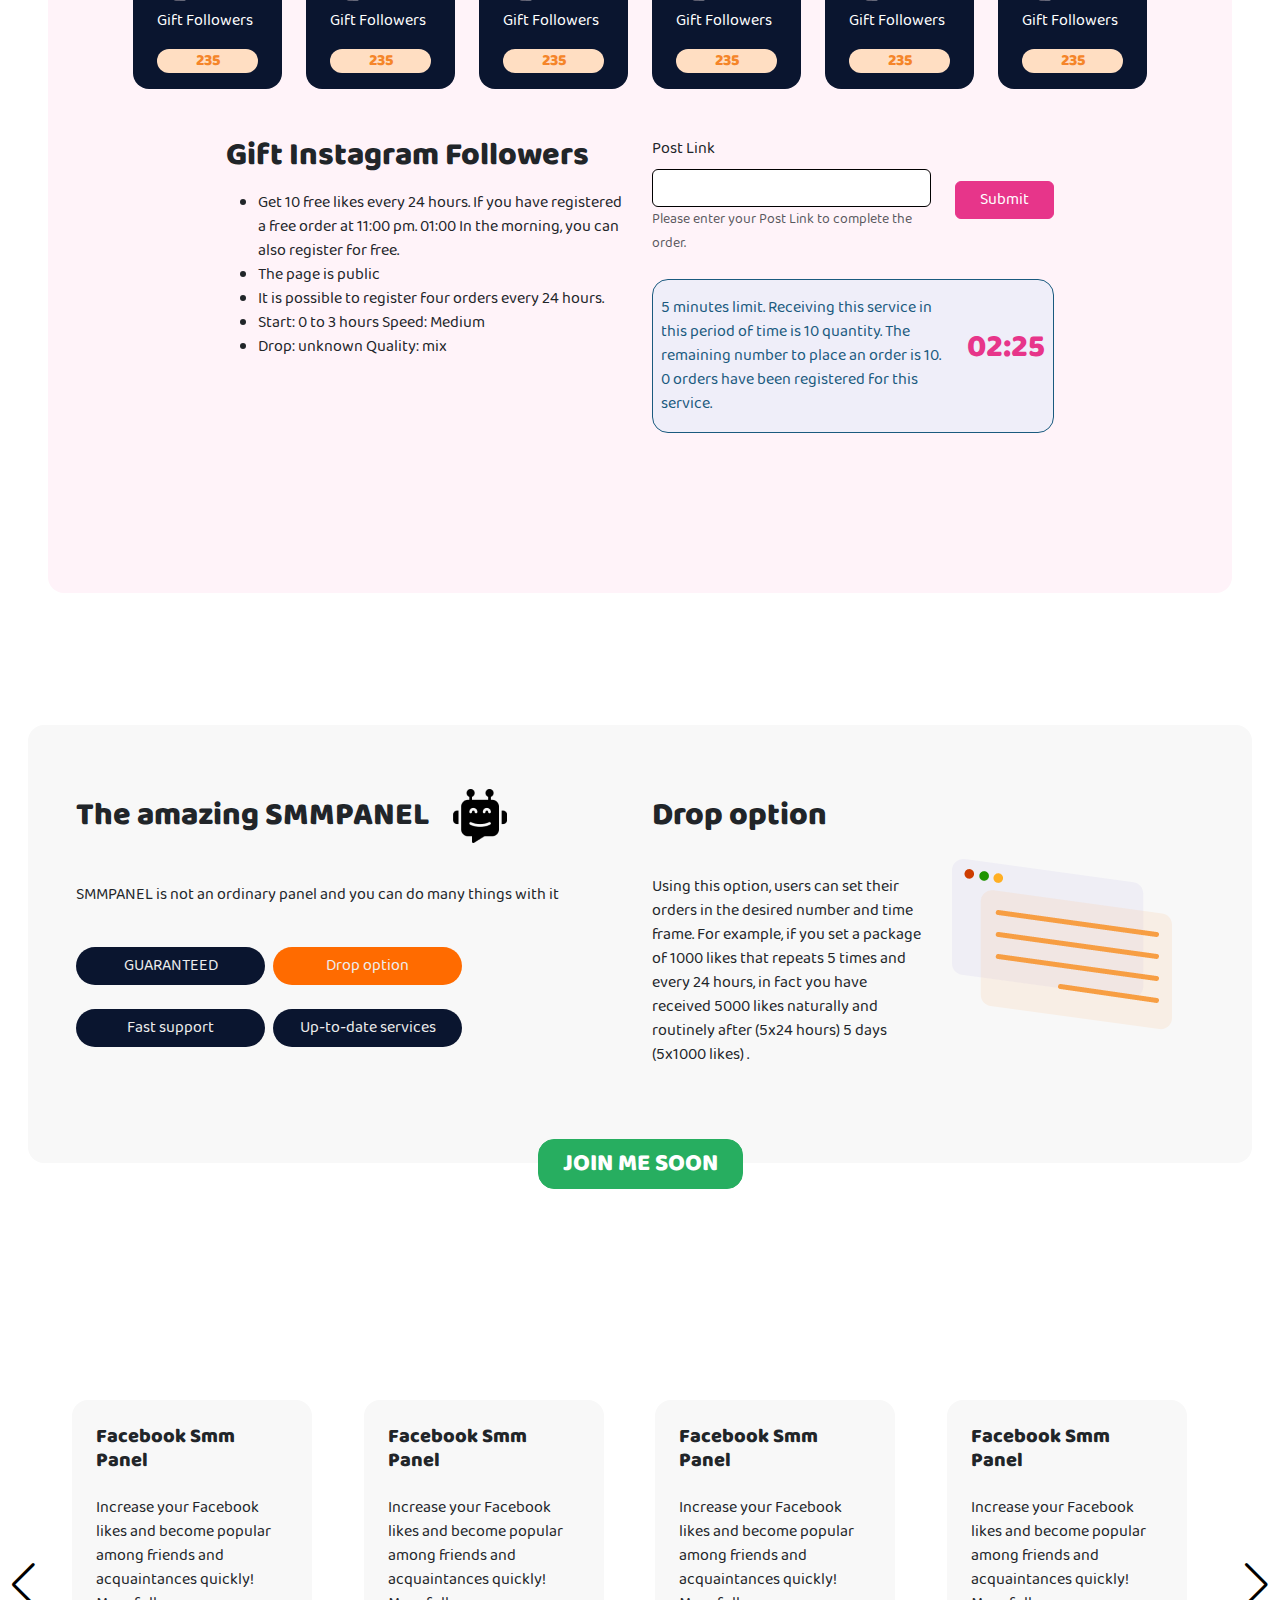
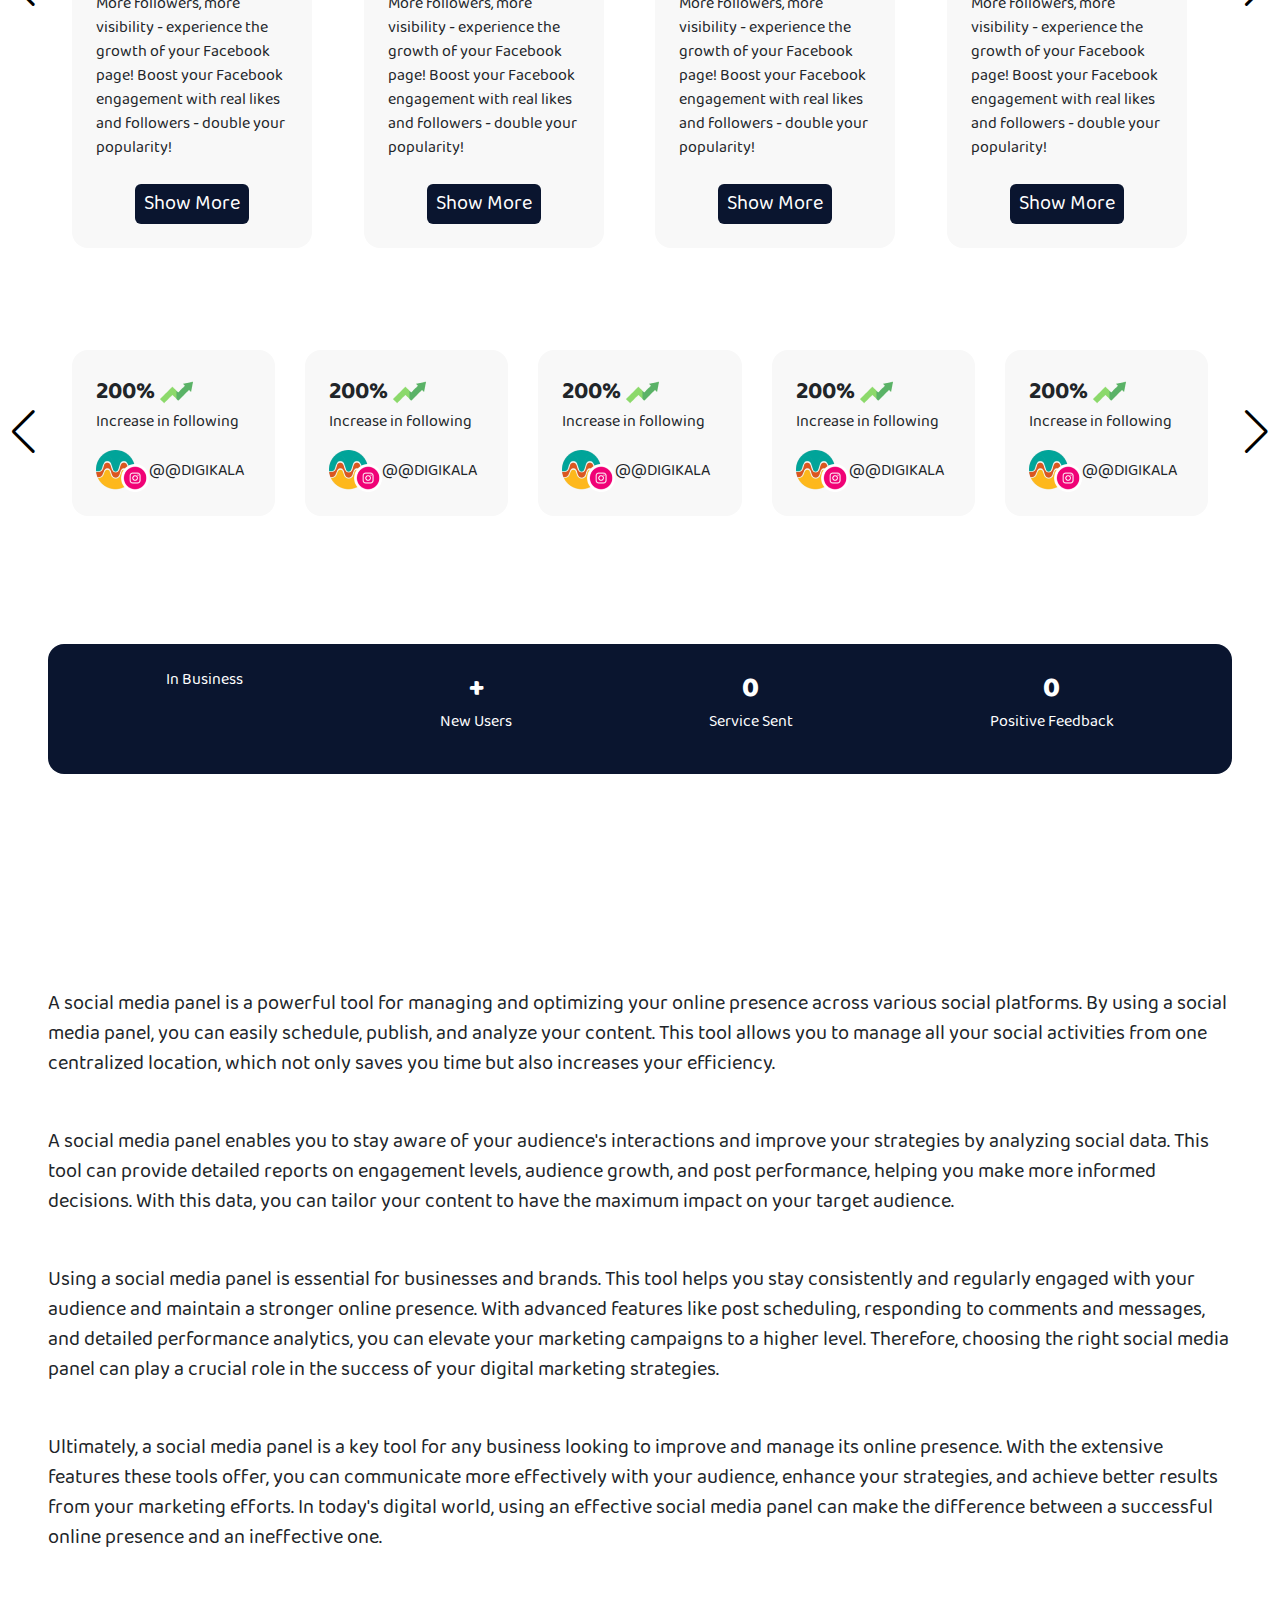
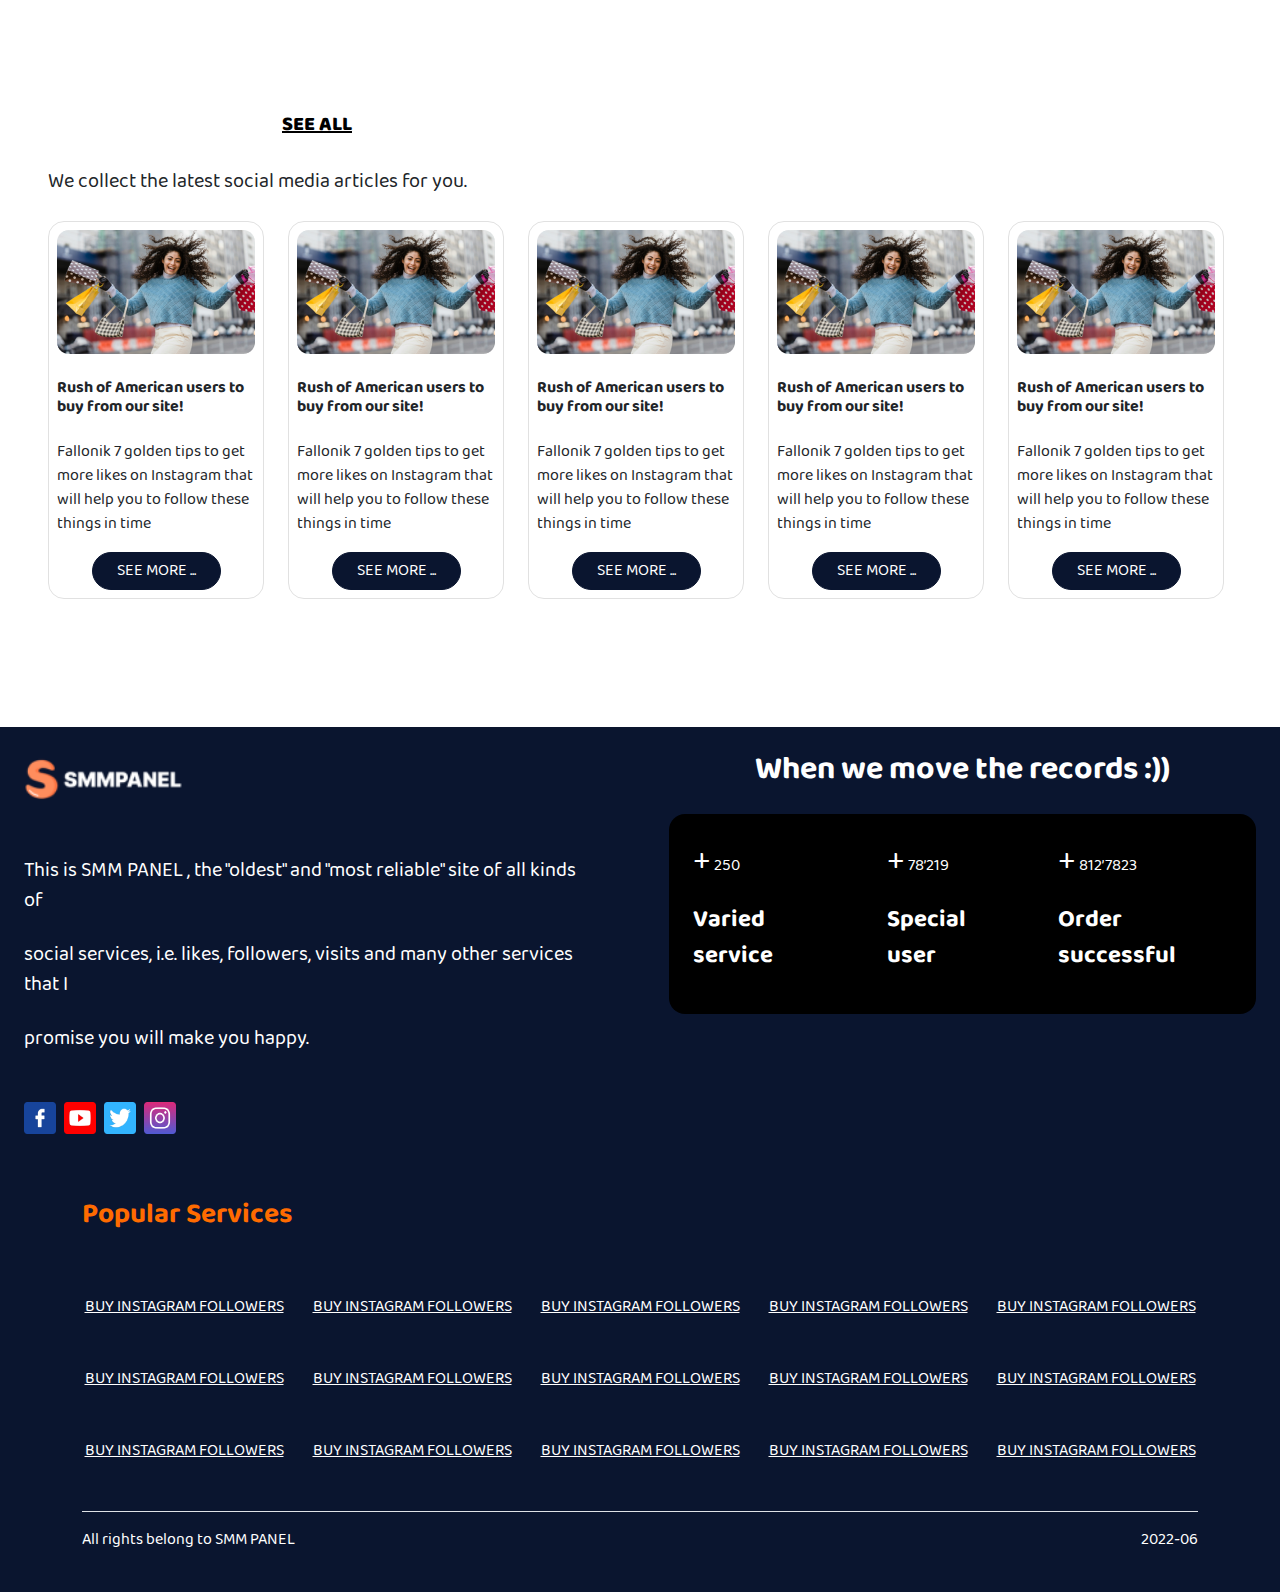
==== commit 1c7c3b69: "latest" ====
--- a/index.html
+++ b/index.html
@@ -599,7 +599,7 @@
                <p class="mt-6 text-center text-lg-start sm-desc">
                   SMMPANEL  is not an ordinary panel and you can do many things with it
                </p>
-               <div class="d-grid grid-container gap-2 mt-6 w-70 w-sm-100">
+               <div class="d-grid grid-container row-gap-4 column-gap-2 mt-6 w-70 w-sm-100">
                   <button class="btn btn-amazing rounded-5">GUARANTEED</button>
                   <button class="btn btn-drop rounded-5">Drop option</button>
                   <button class="btn btn-amazing rounded-5">Fast support</button>
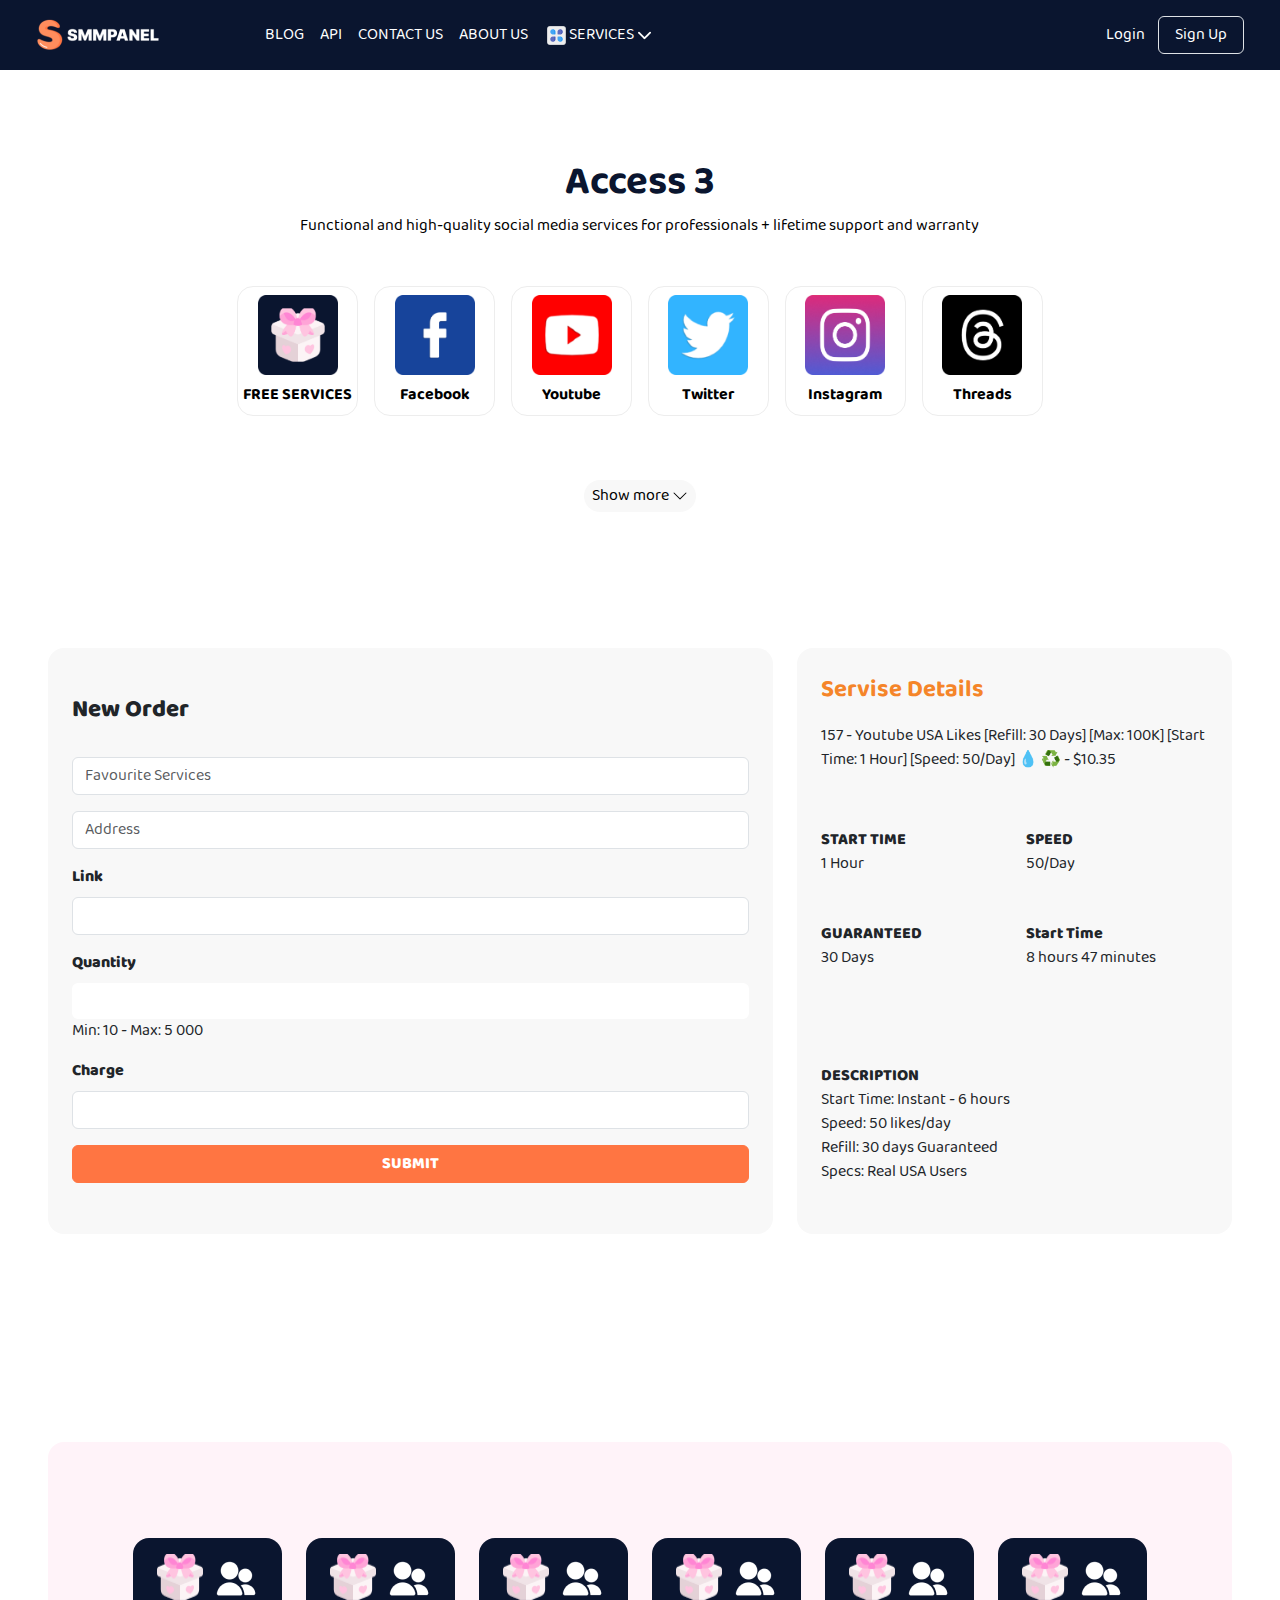
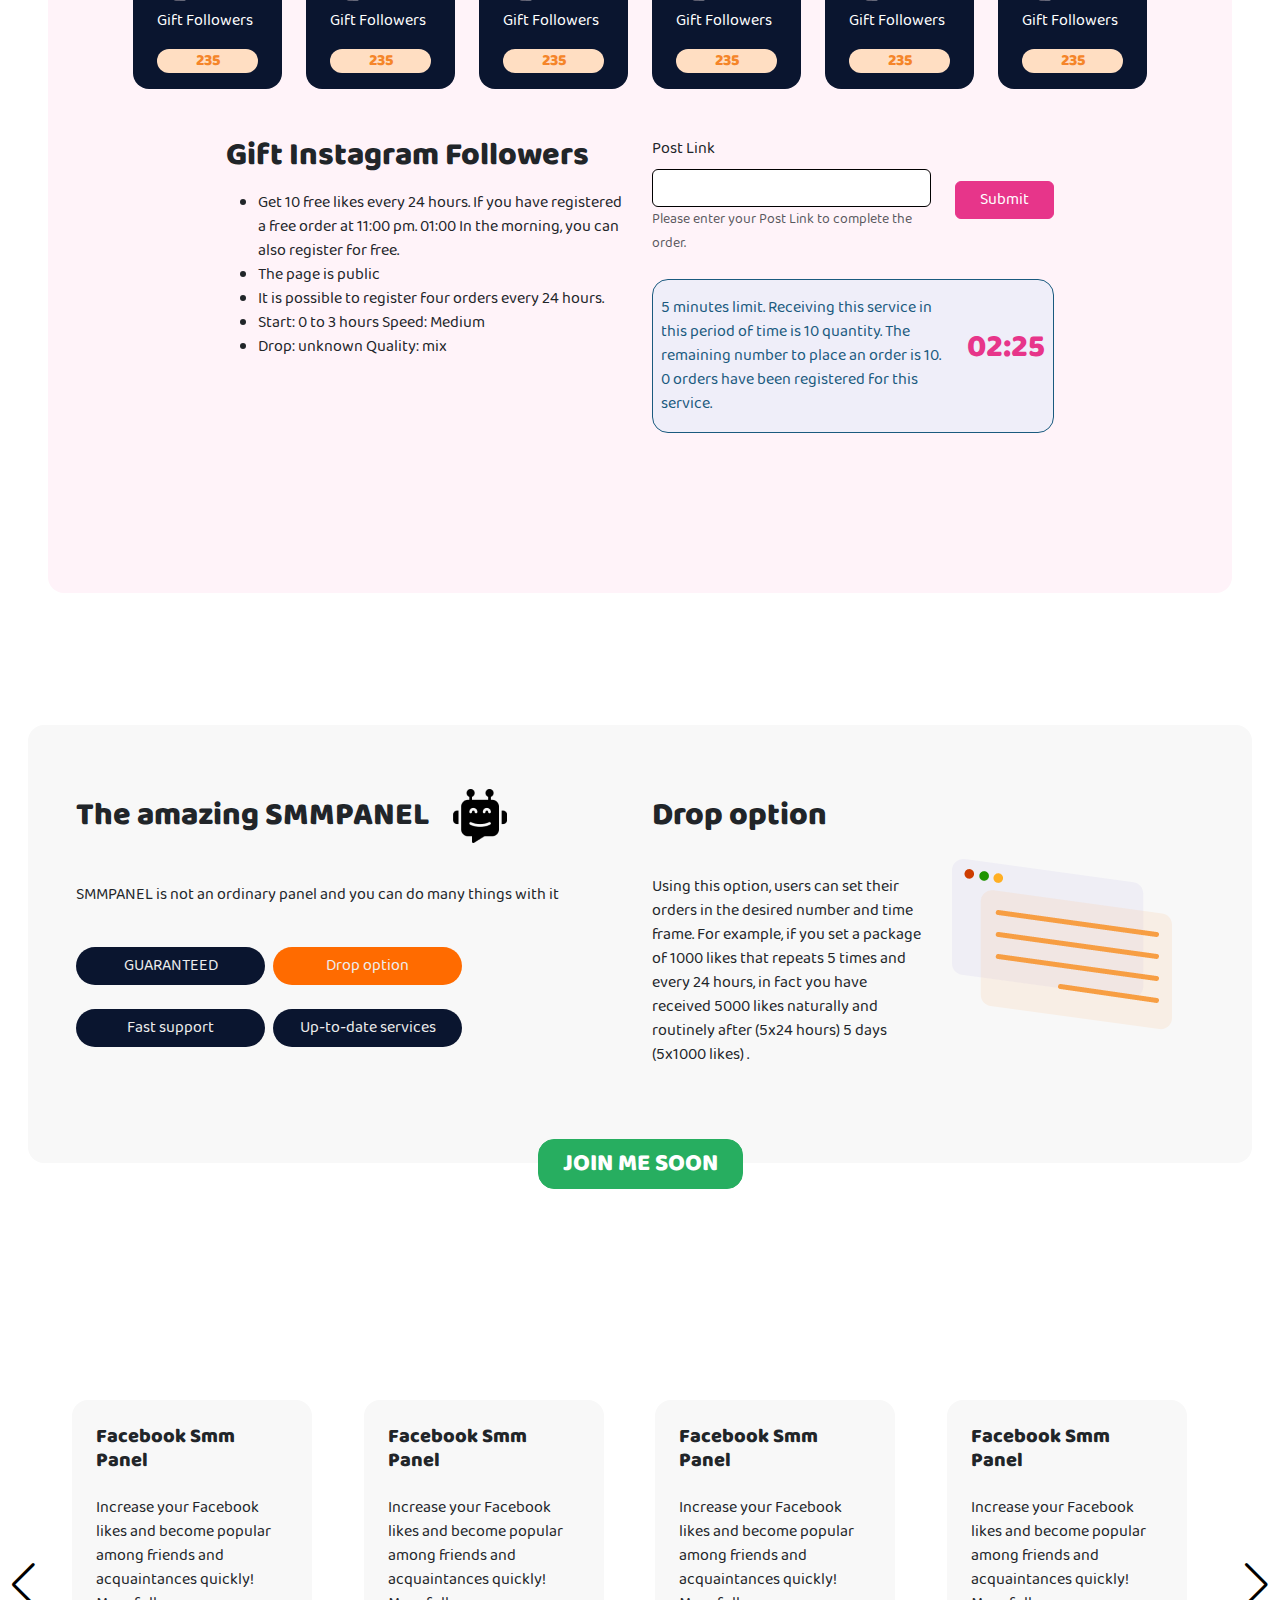
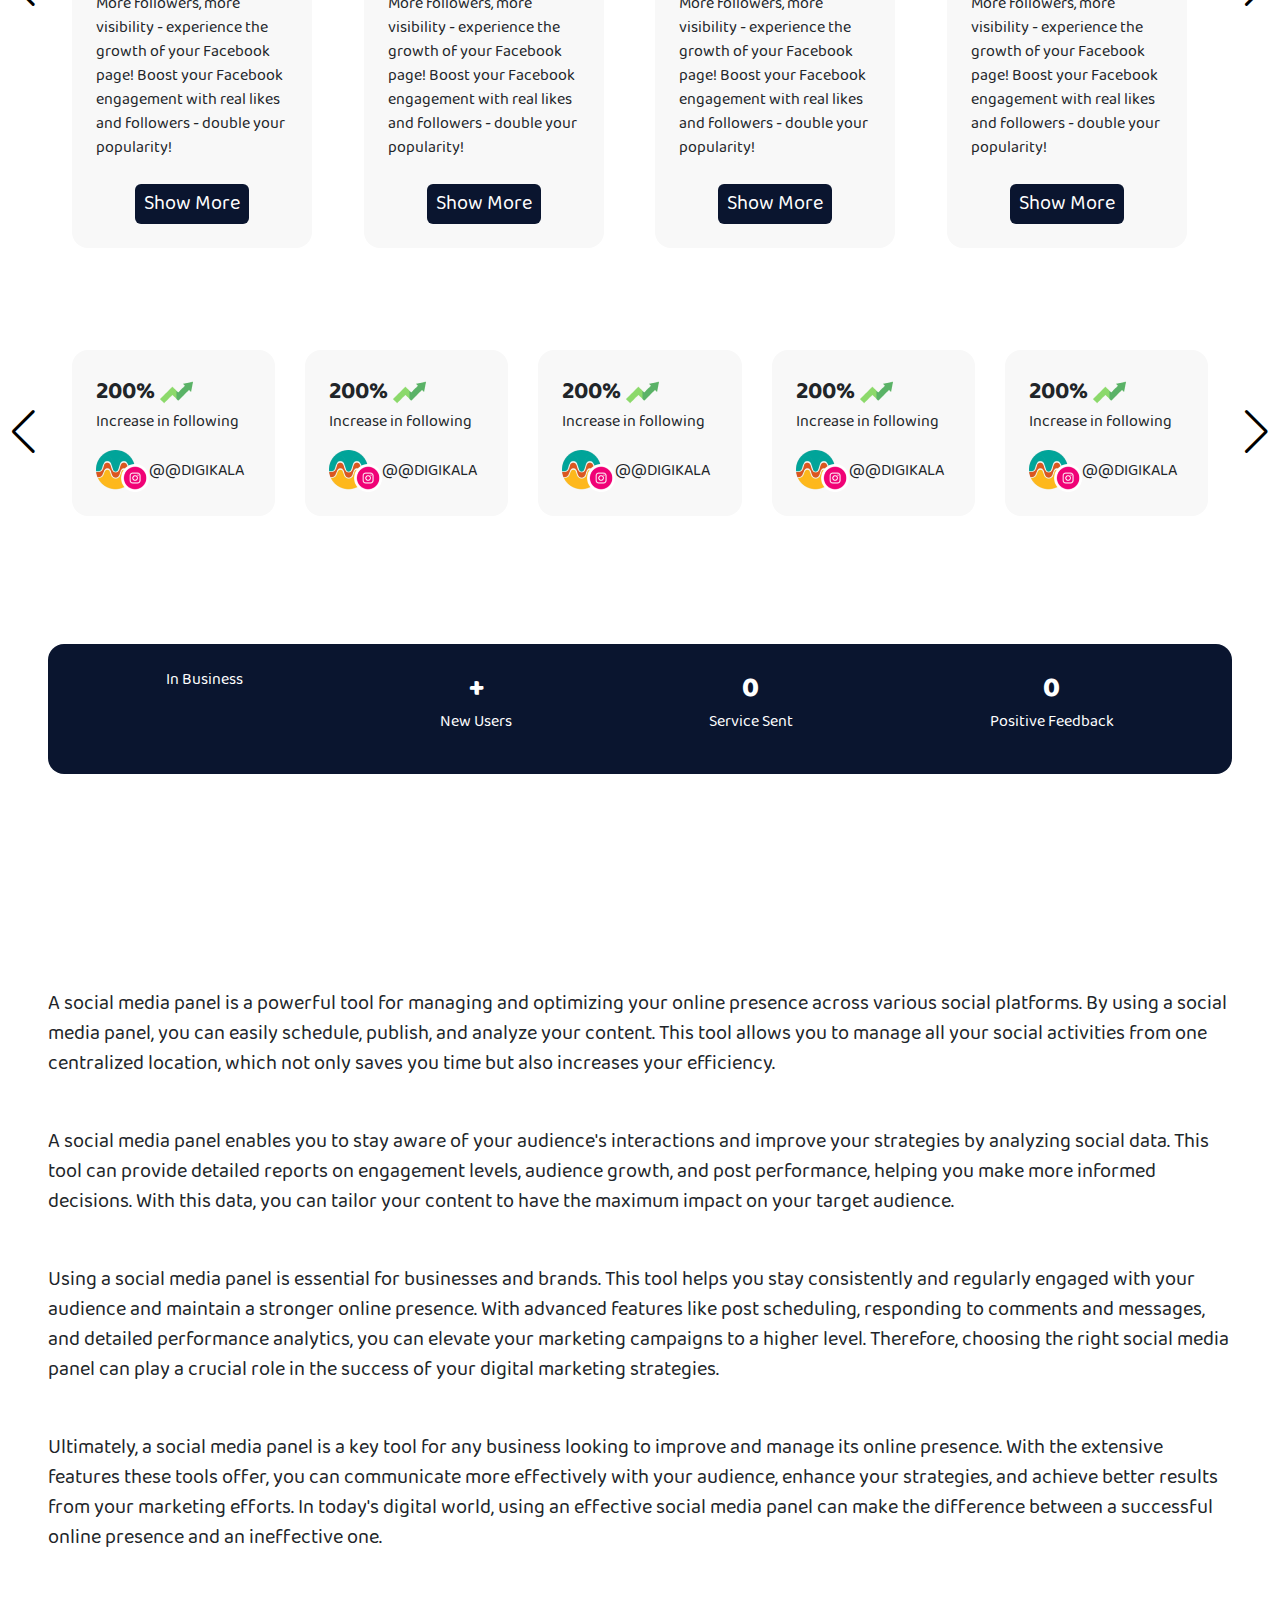
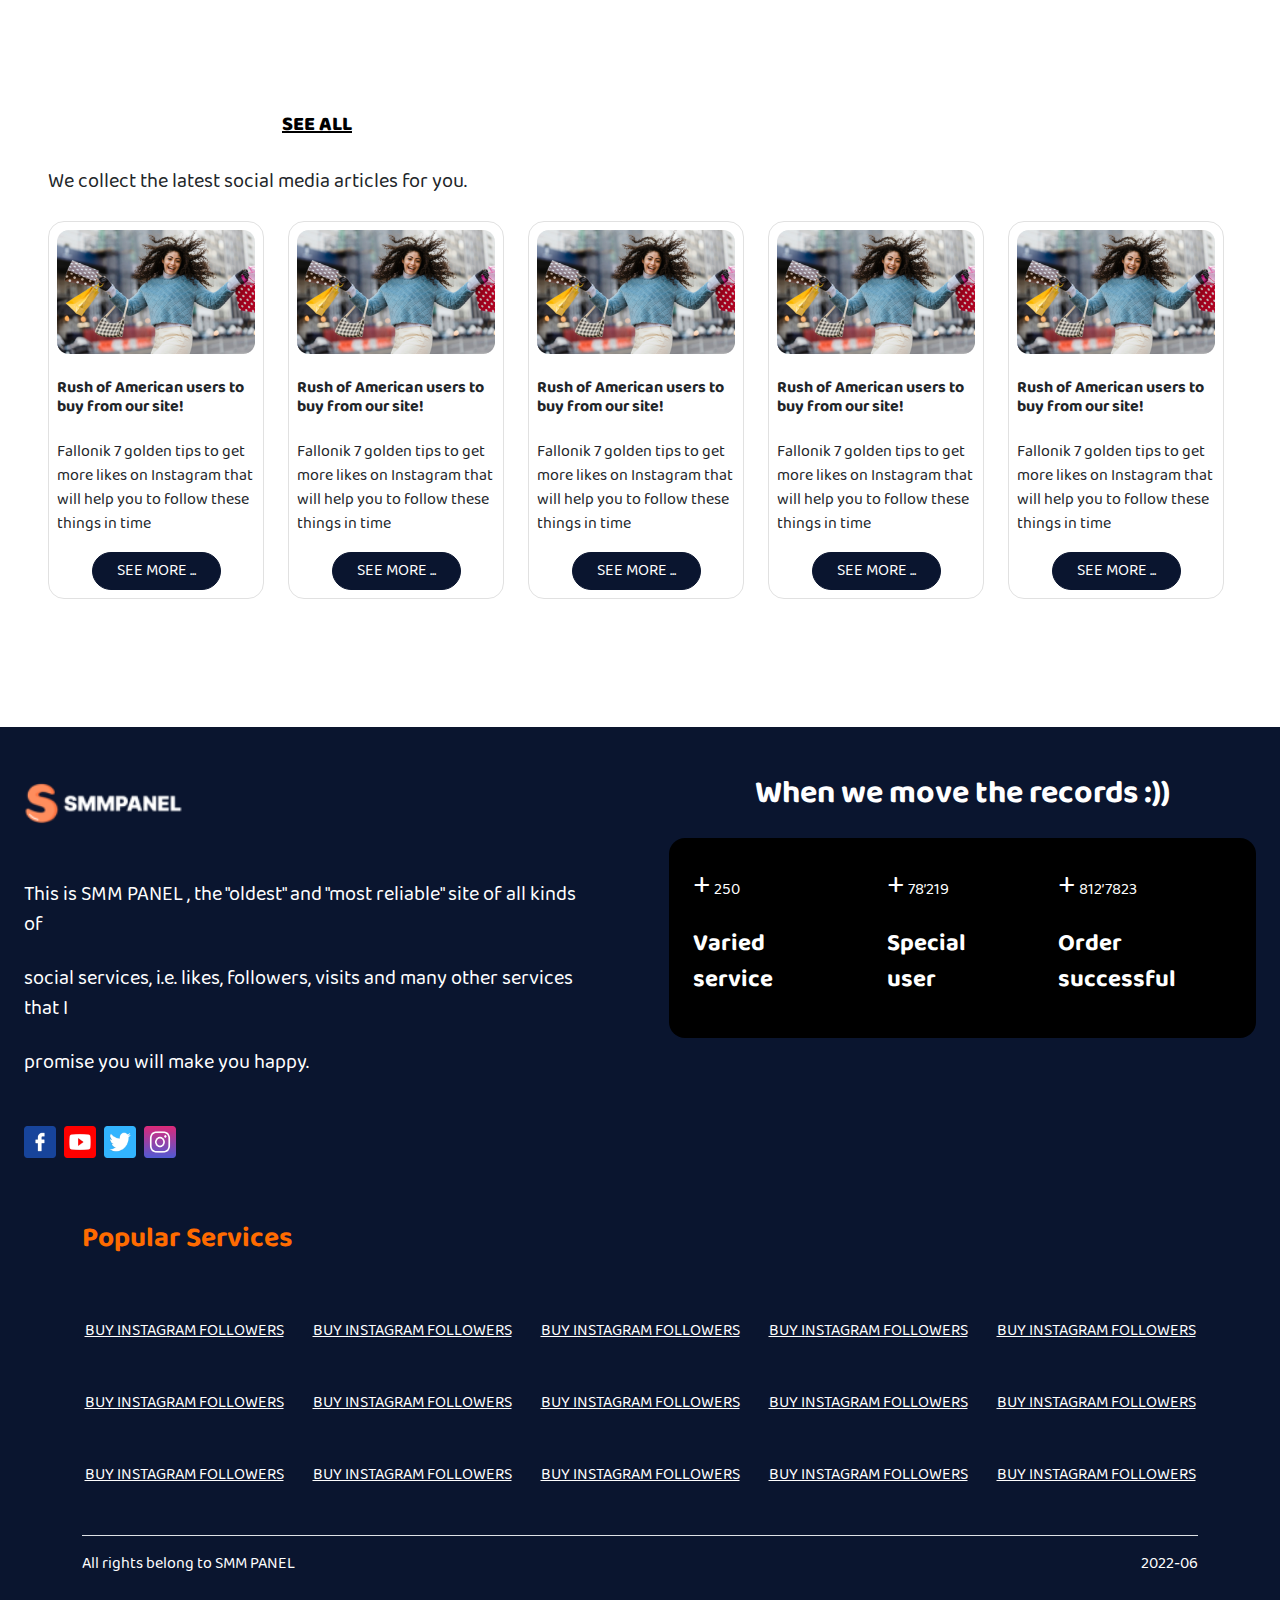
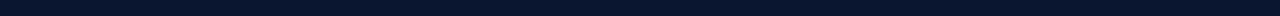
==== commit 28df2dec: "latest" ====
--- a/index.html
+++ b/index.html
@@ -599,7 +599,7 @@
                <p class="mt-6 text-center text-lg-start sm-desc">
                   SMMPANEL  is not an ordinary panel and you can do many things with it
                </p>
-               <div class="d-grid grid-container row-gap-4 column-gap-2 mt-6 w-70 w-sm-100">
+               <div class="d-grid grid-container gap-2 row-gap-lg-4 column-gap-2 mt-6 w-70 w-sm-100">
                   <button class="btn btn-amazing rounded-5">GUARANTEED</button>
                   <button class="btn btn-drop rounded-5">Drop option</button>
                   <button class="btn btn-amazing rounded-5">Fast support</button>
@@ -700,7 +700,7 @@
          <div class="articles-card-container d-flex gap-4 my-4 overflow-x-auto" id="articles-card-container">
          </div>
       </section>
-      <footer class="custom-blue-bg p-4 ">
+      <footer class="custom-blue-bg p-4 pt-5 pt-5">
          <div class="d-flex justify-content-center flex-column flex-md-row gap-24 ">
             <div class="w-lg-50 ">
                <a class="w-100" href="#">
